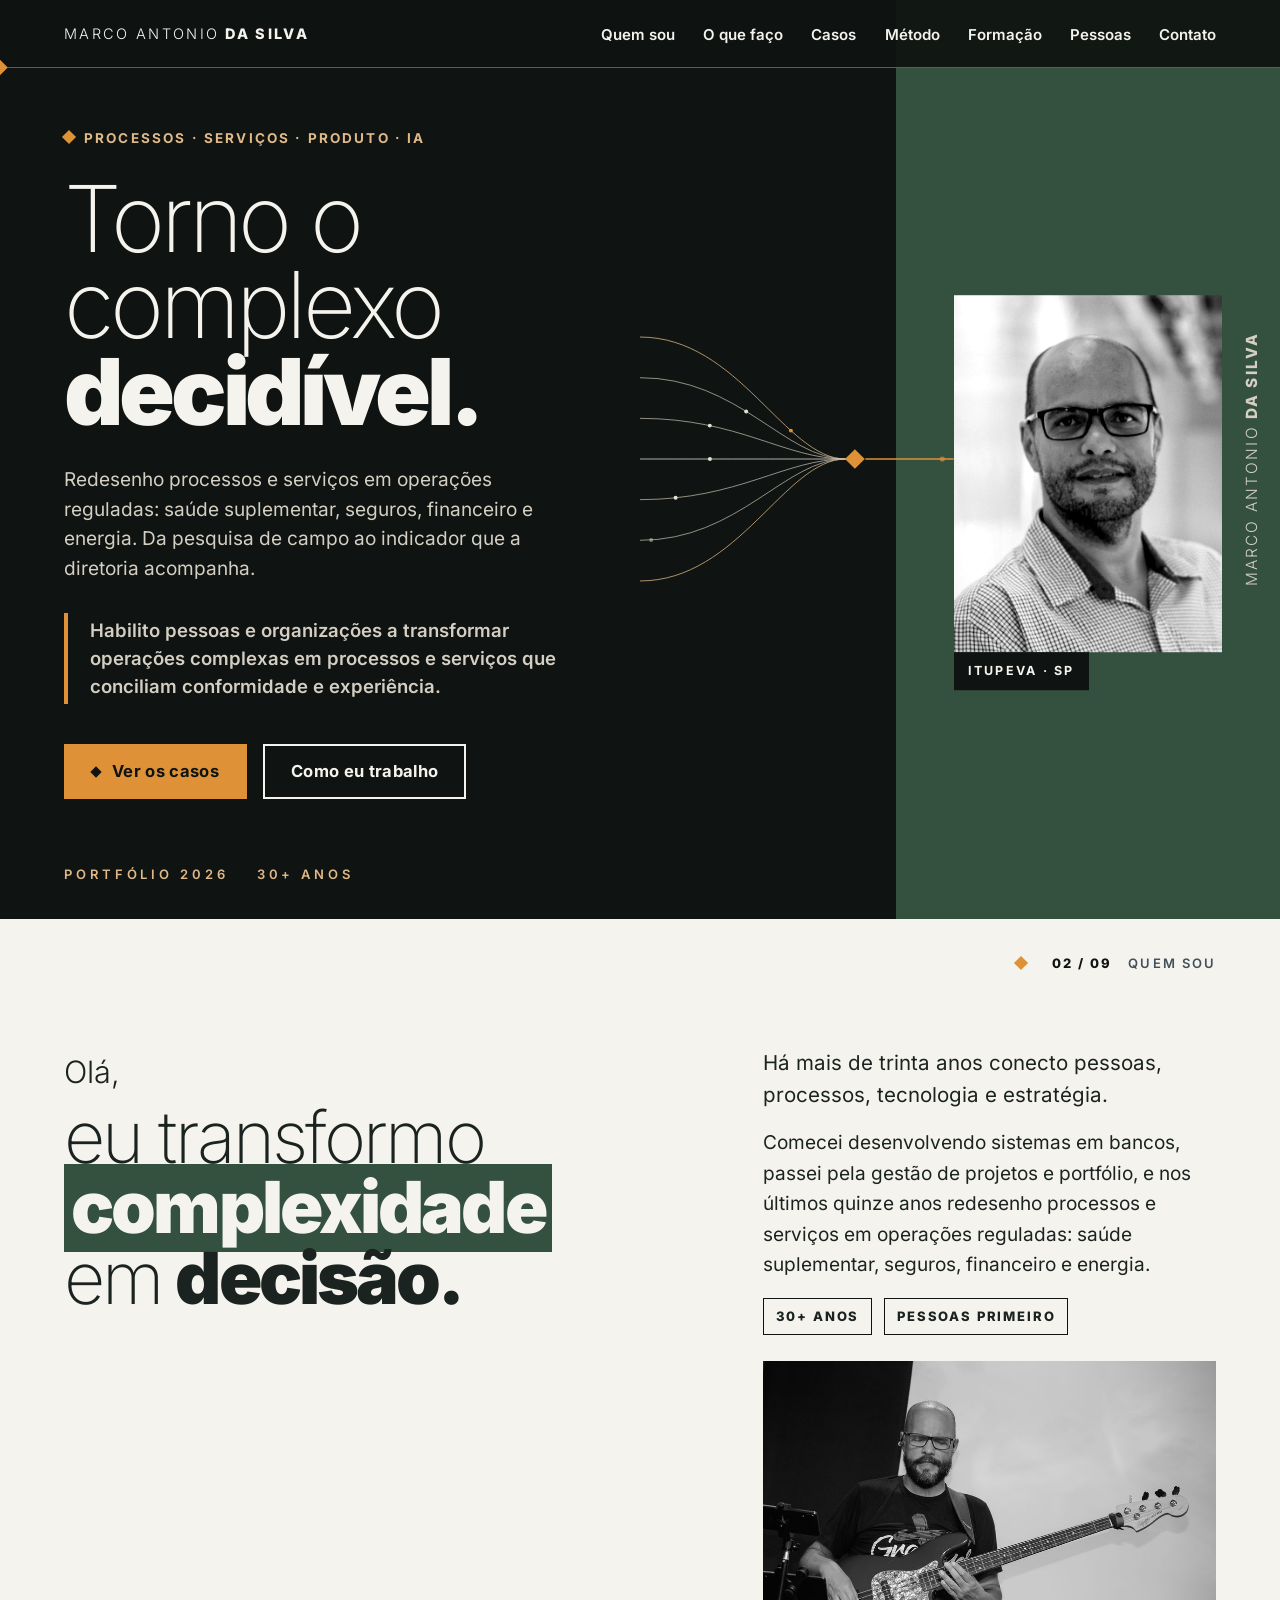
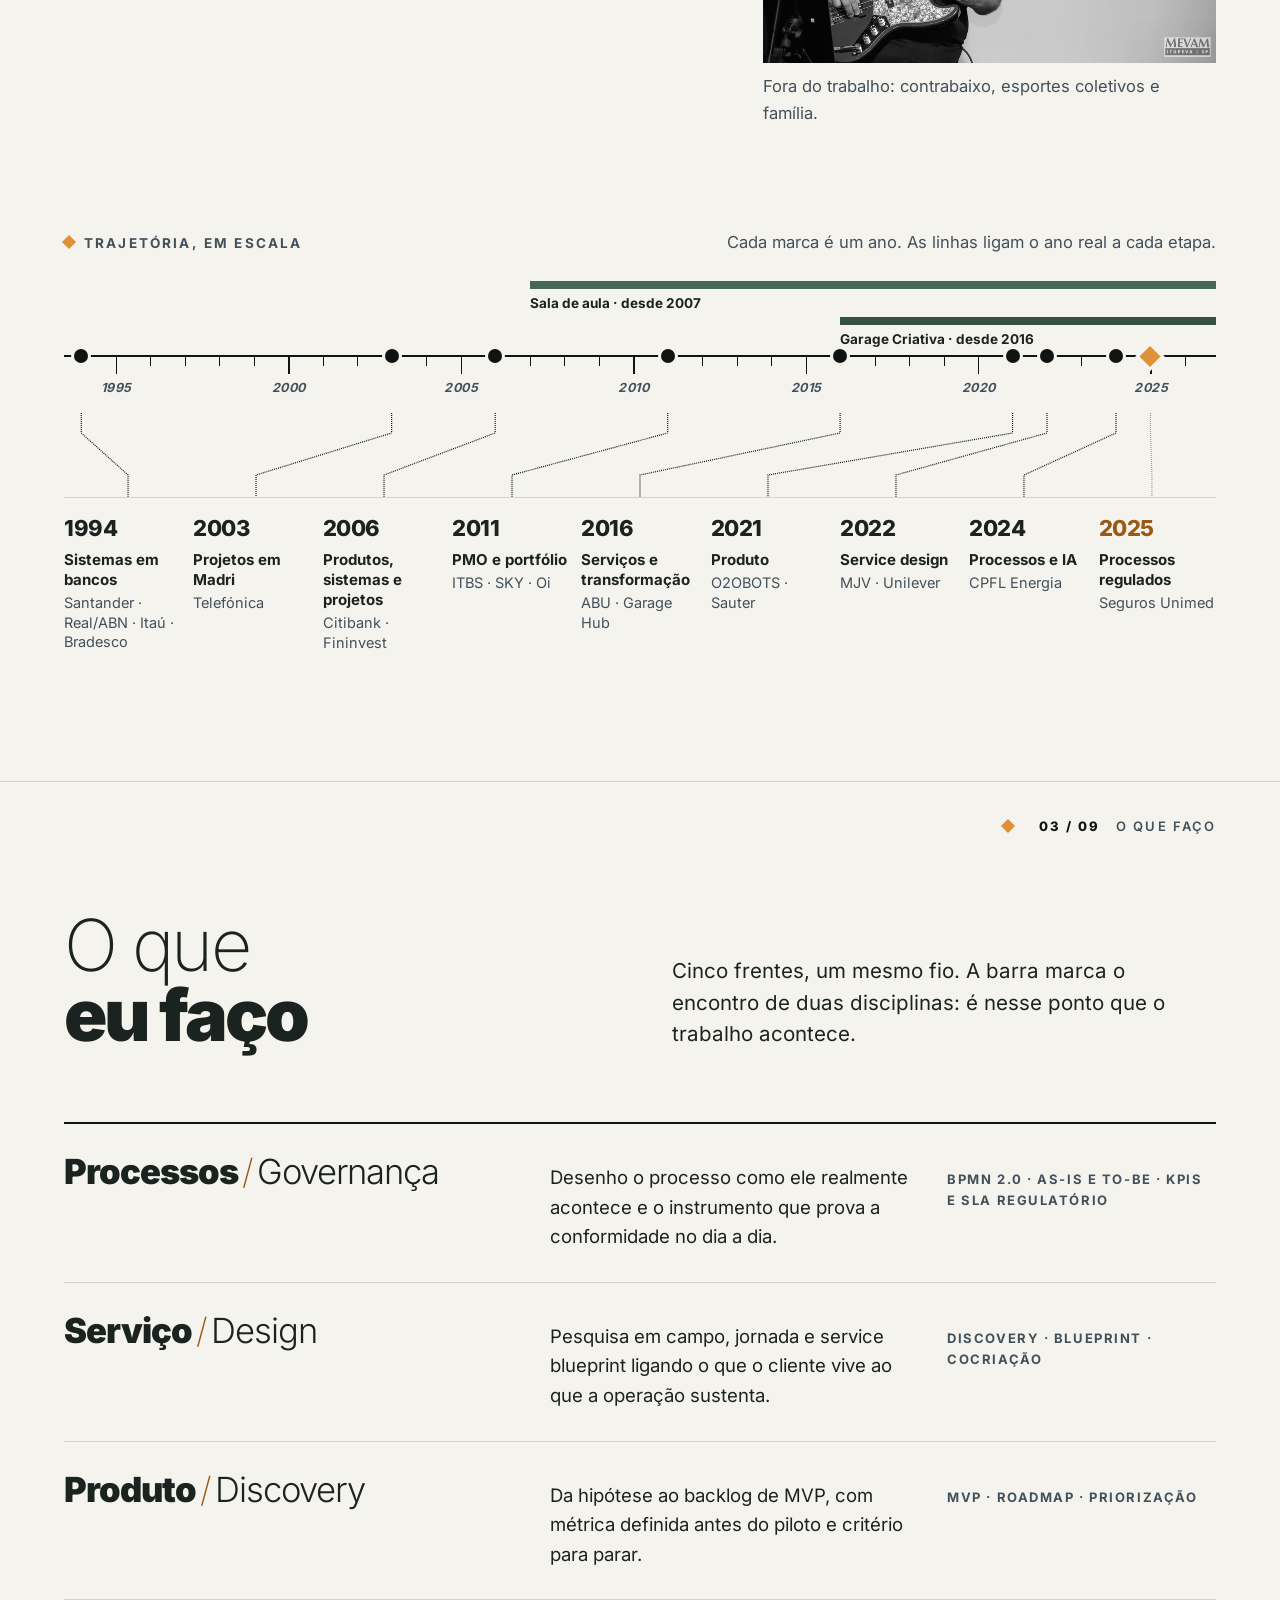
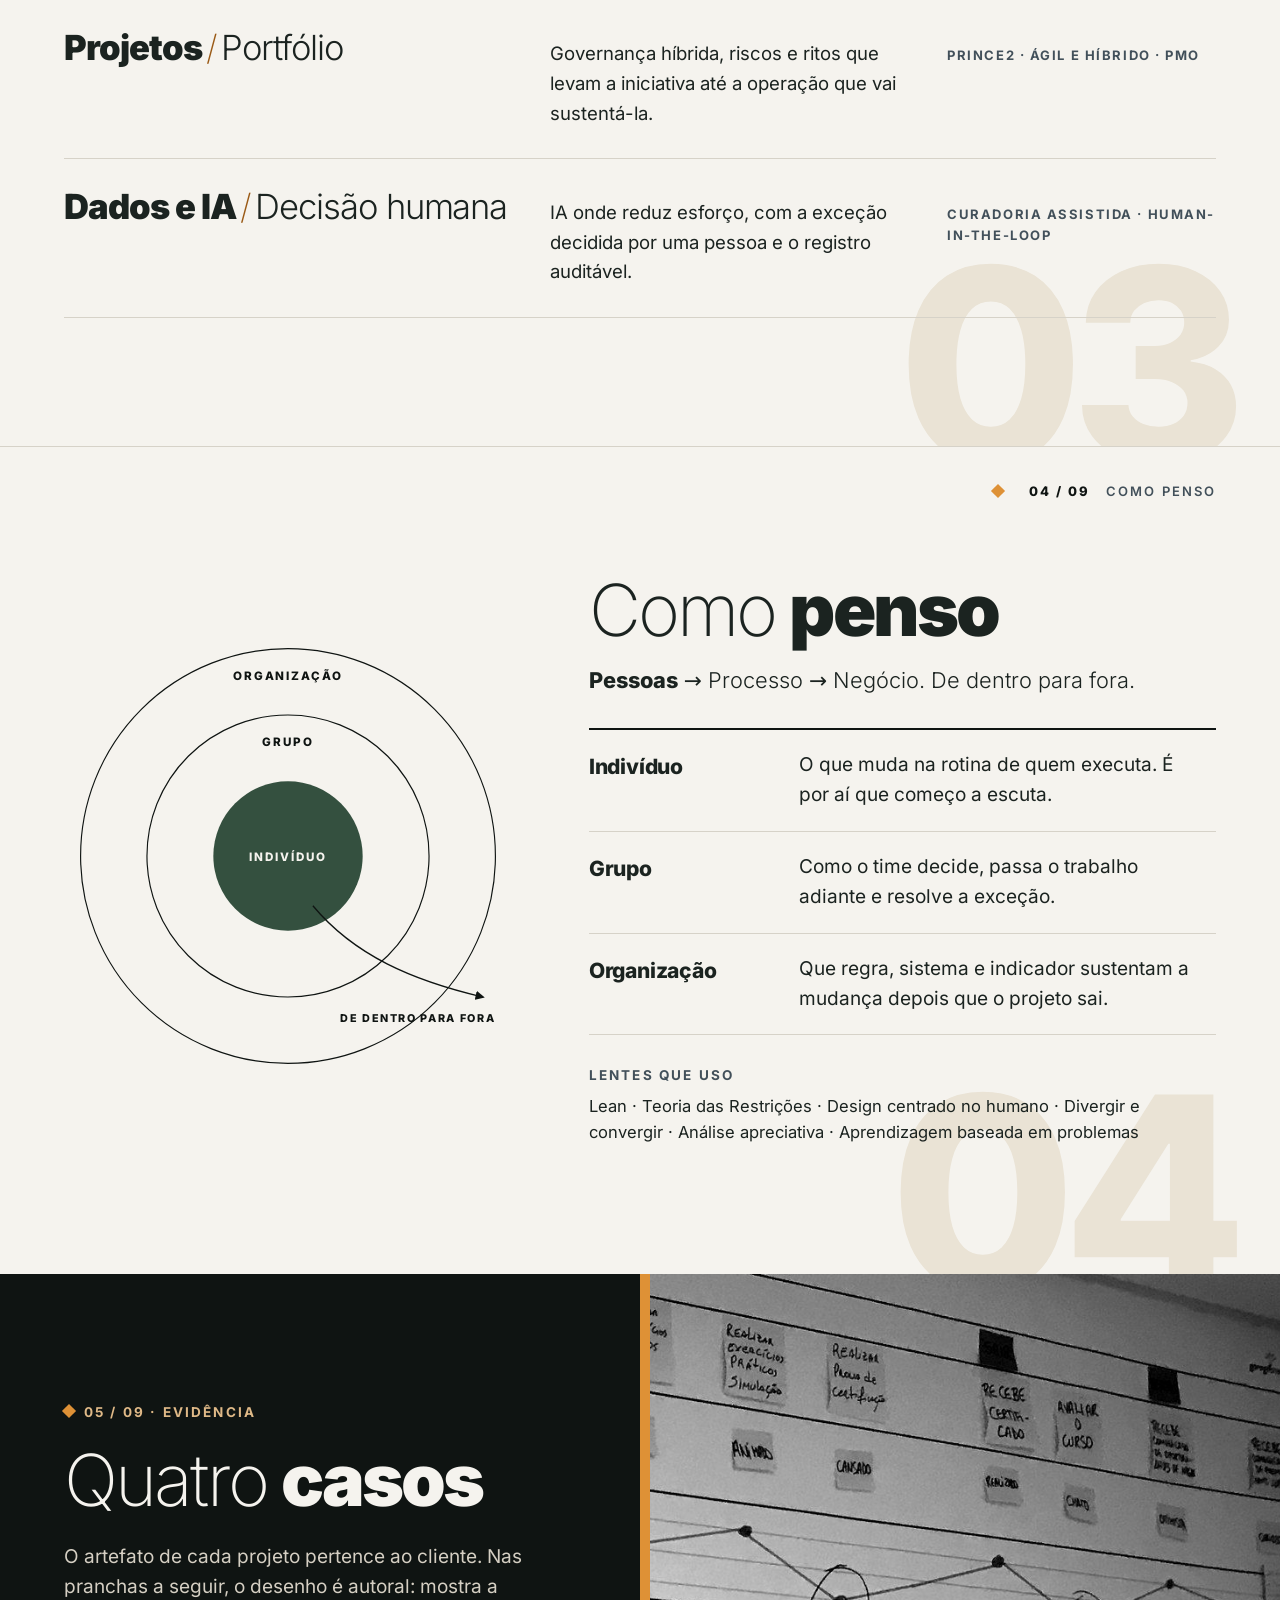
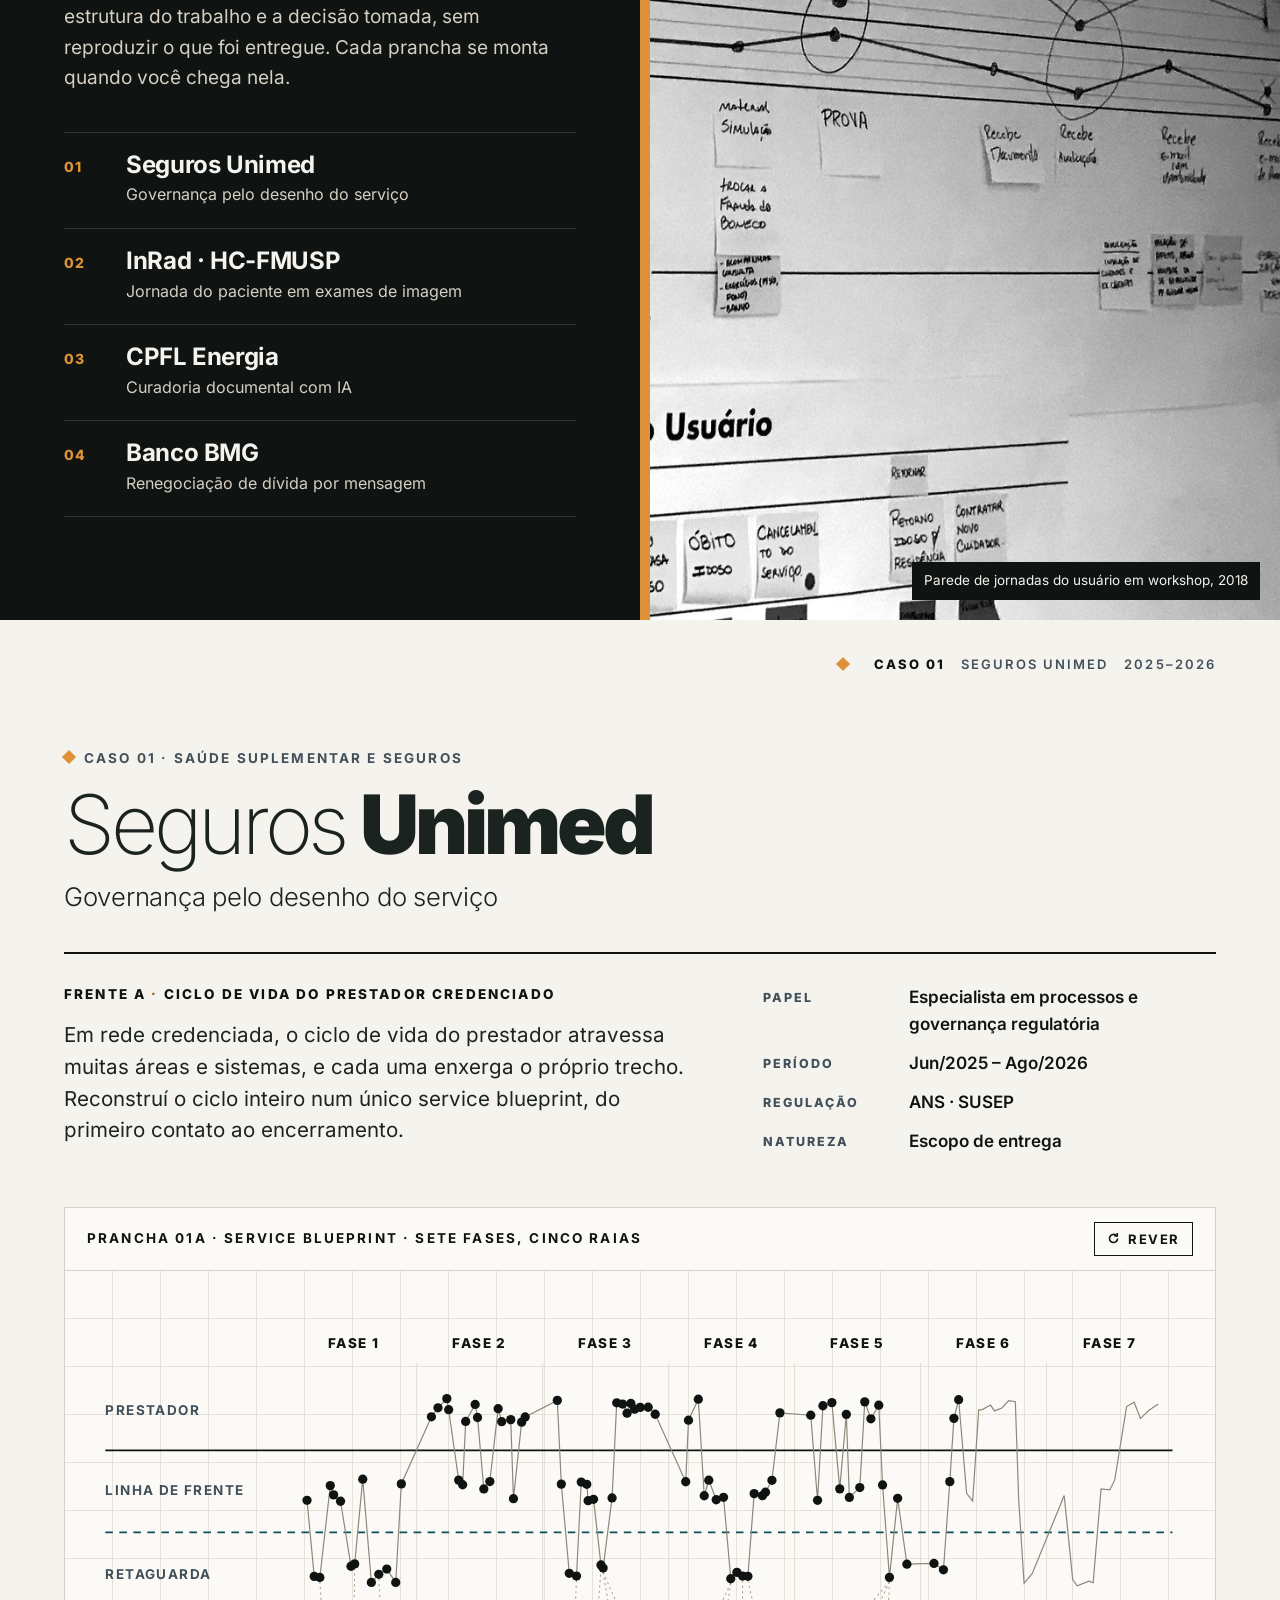
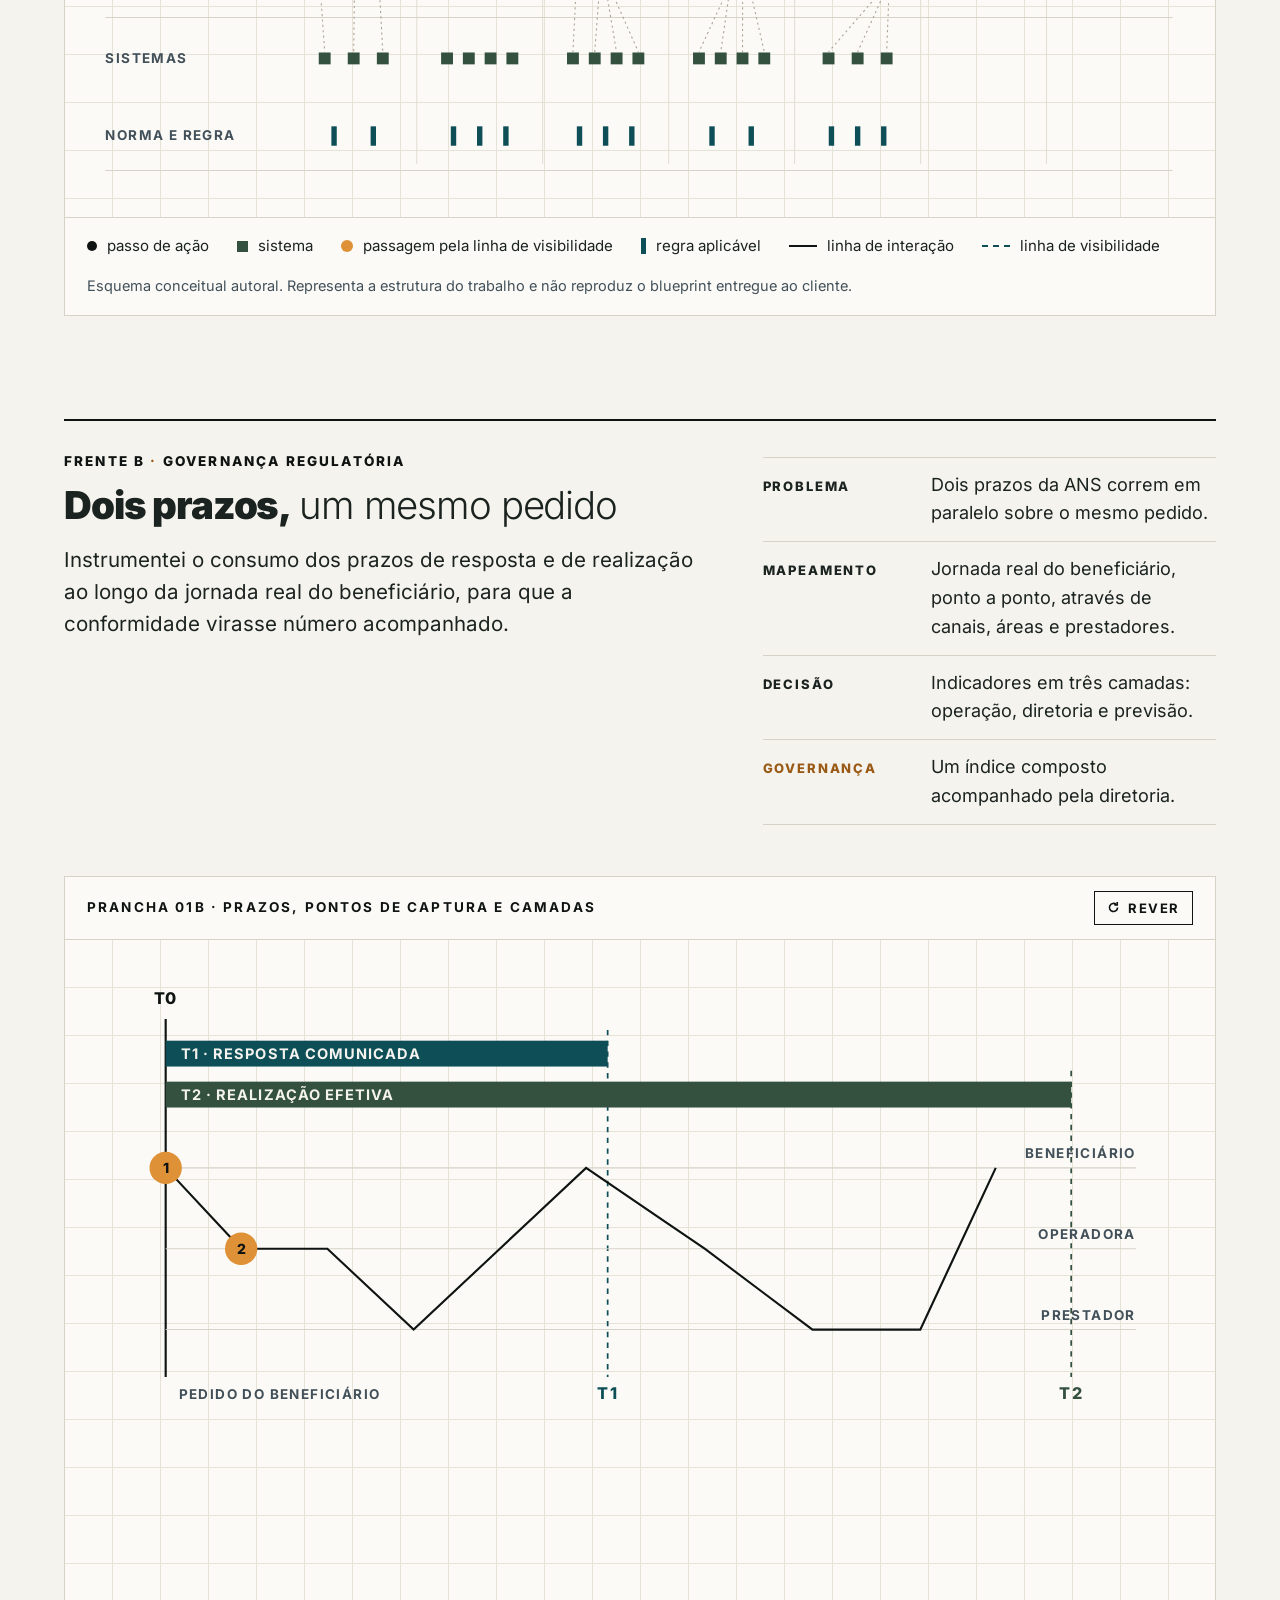
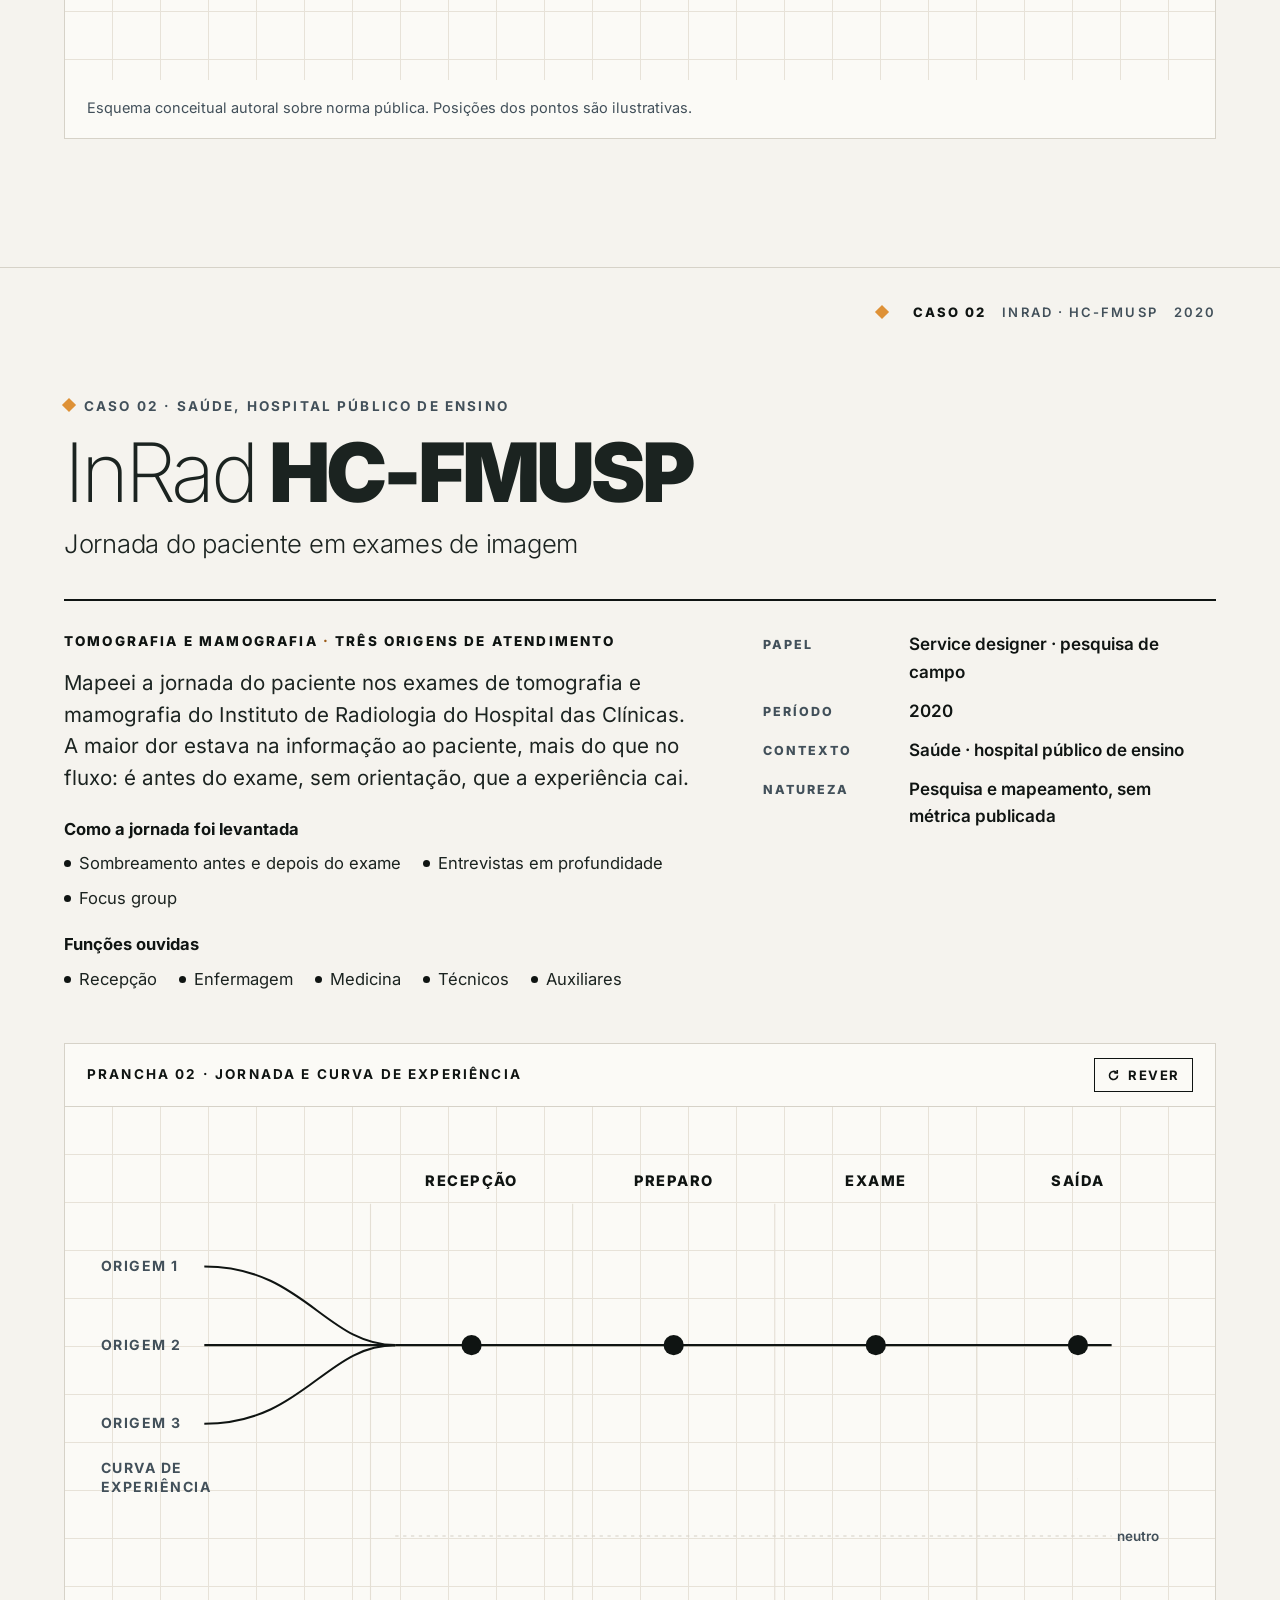
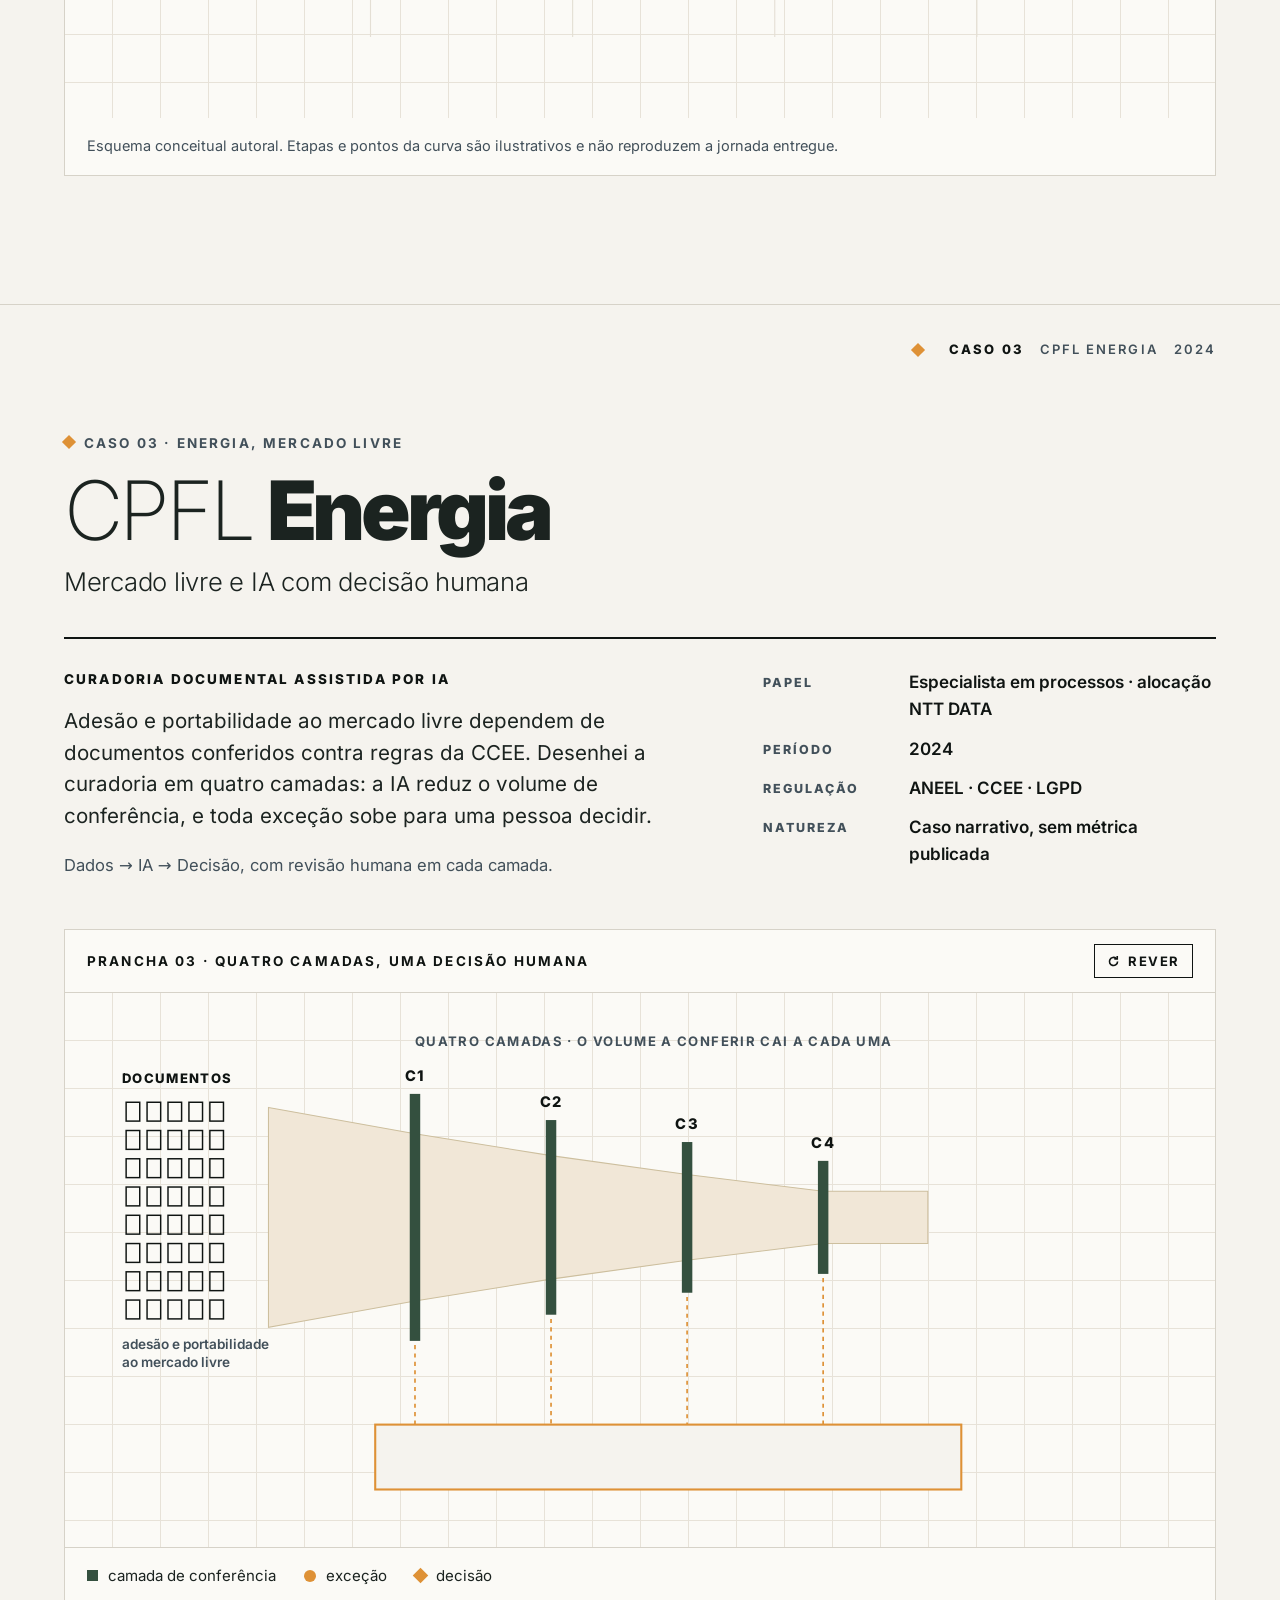
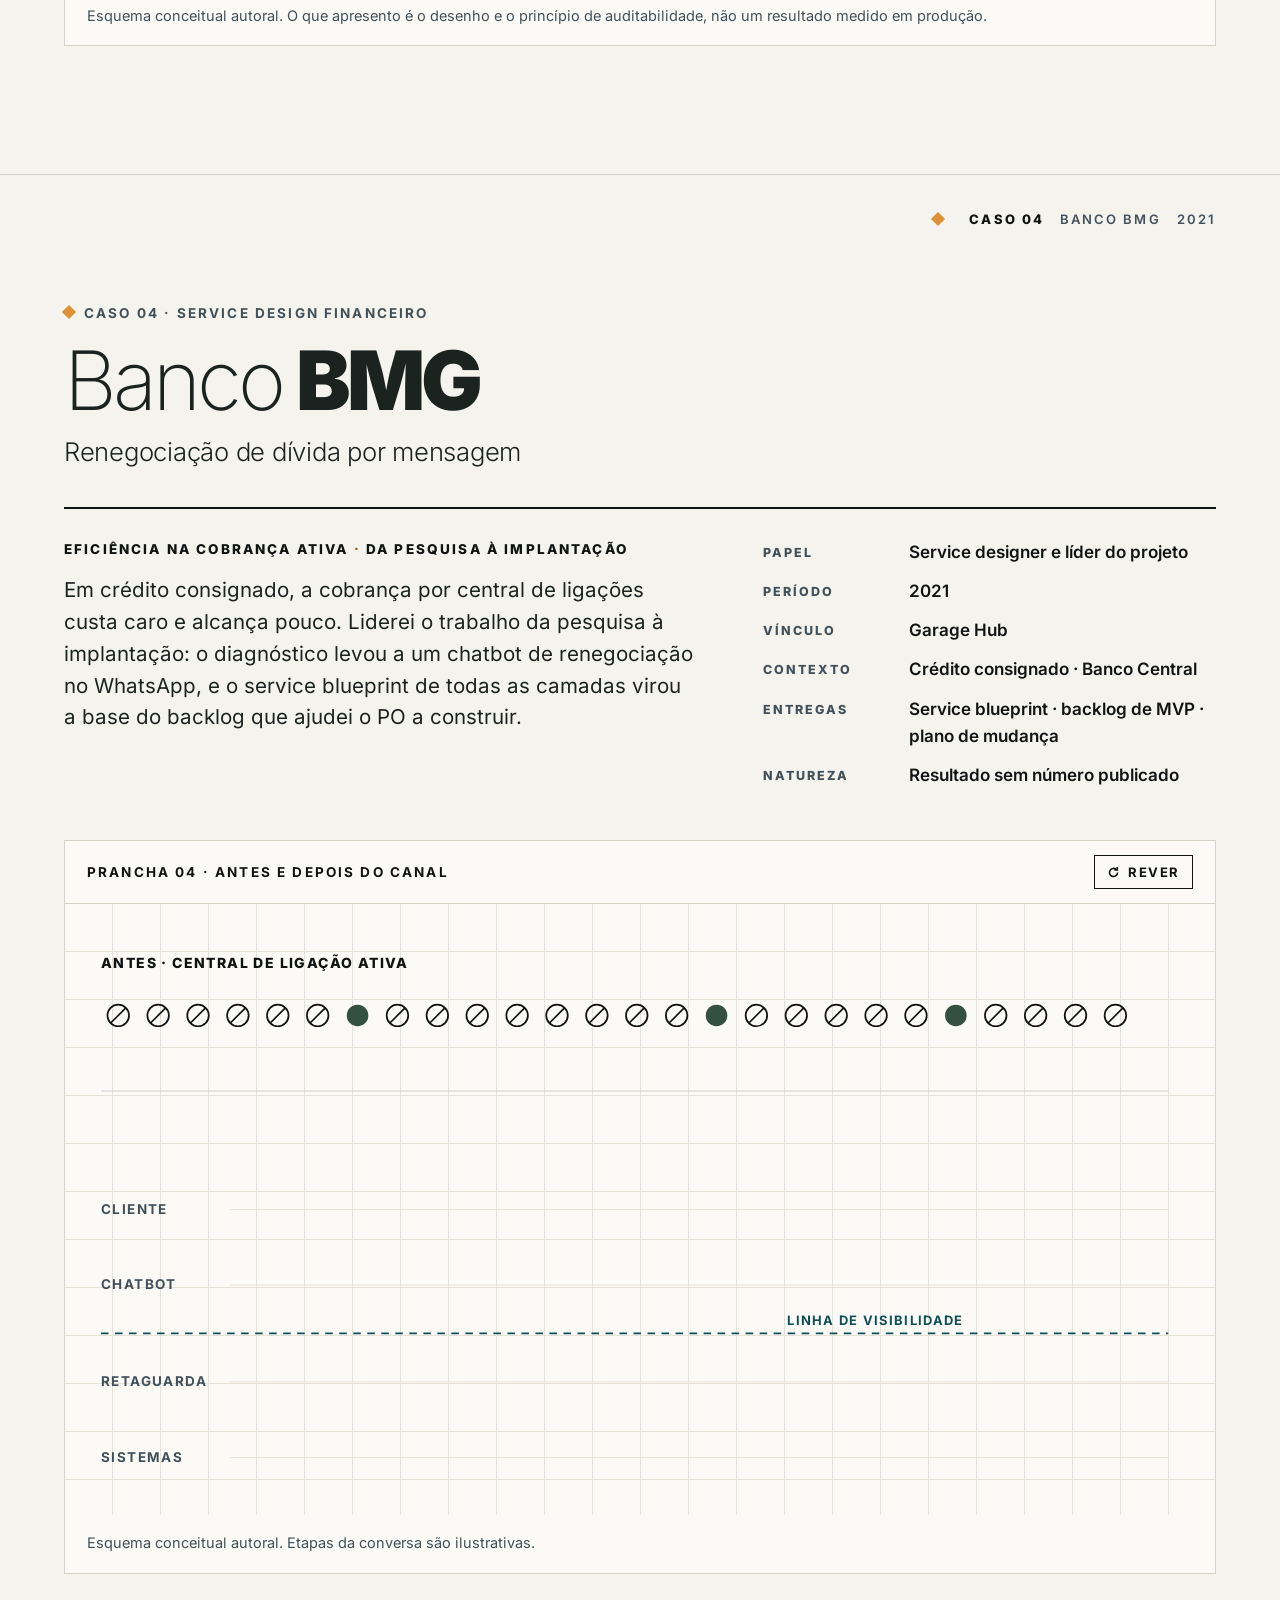
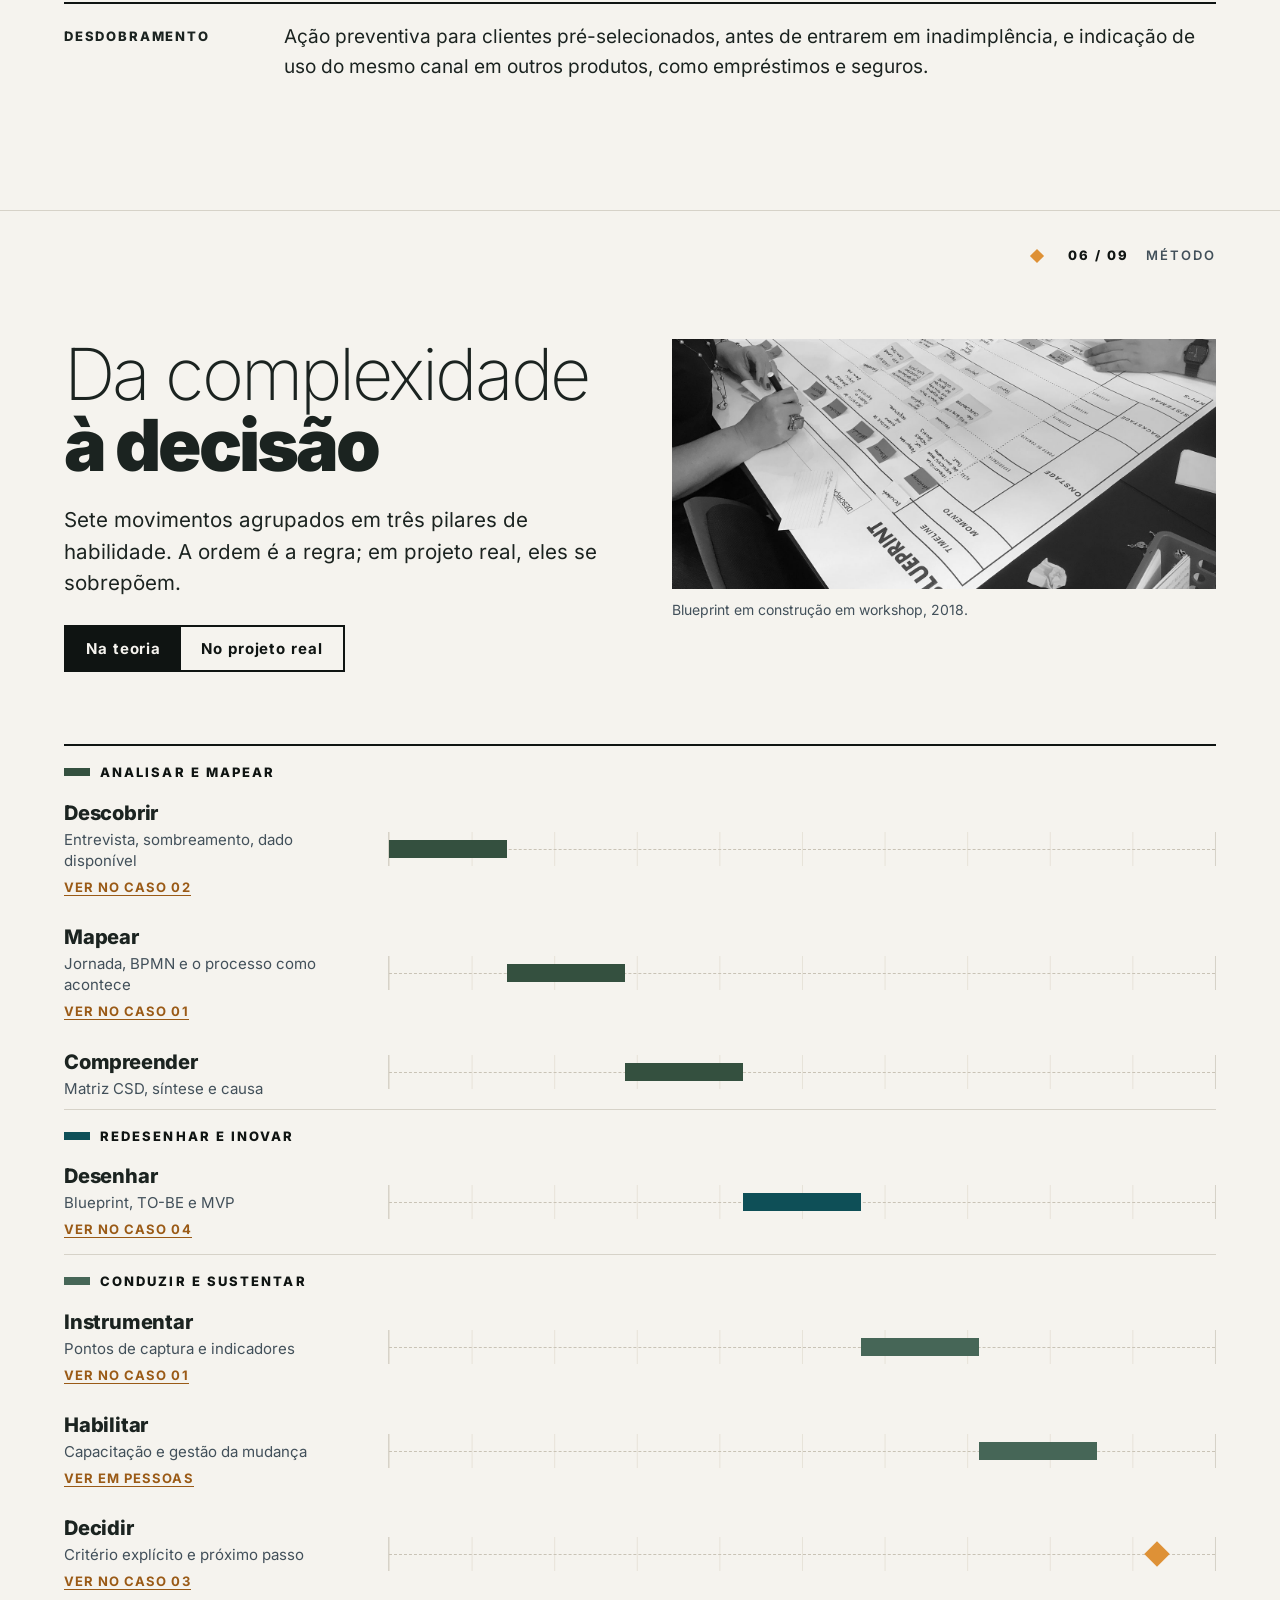
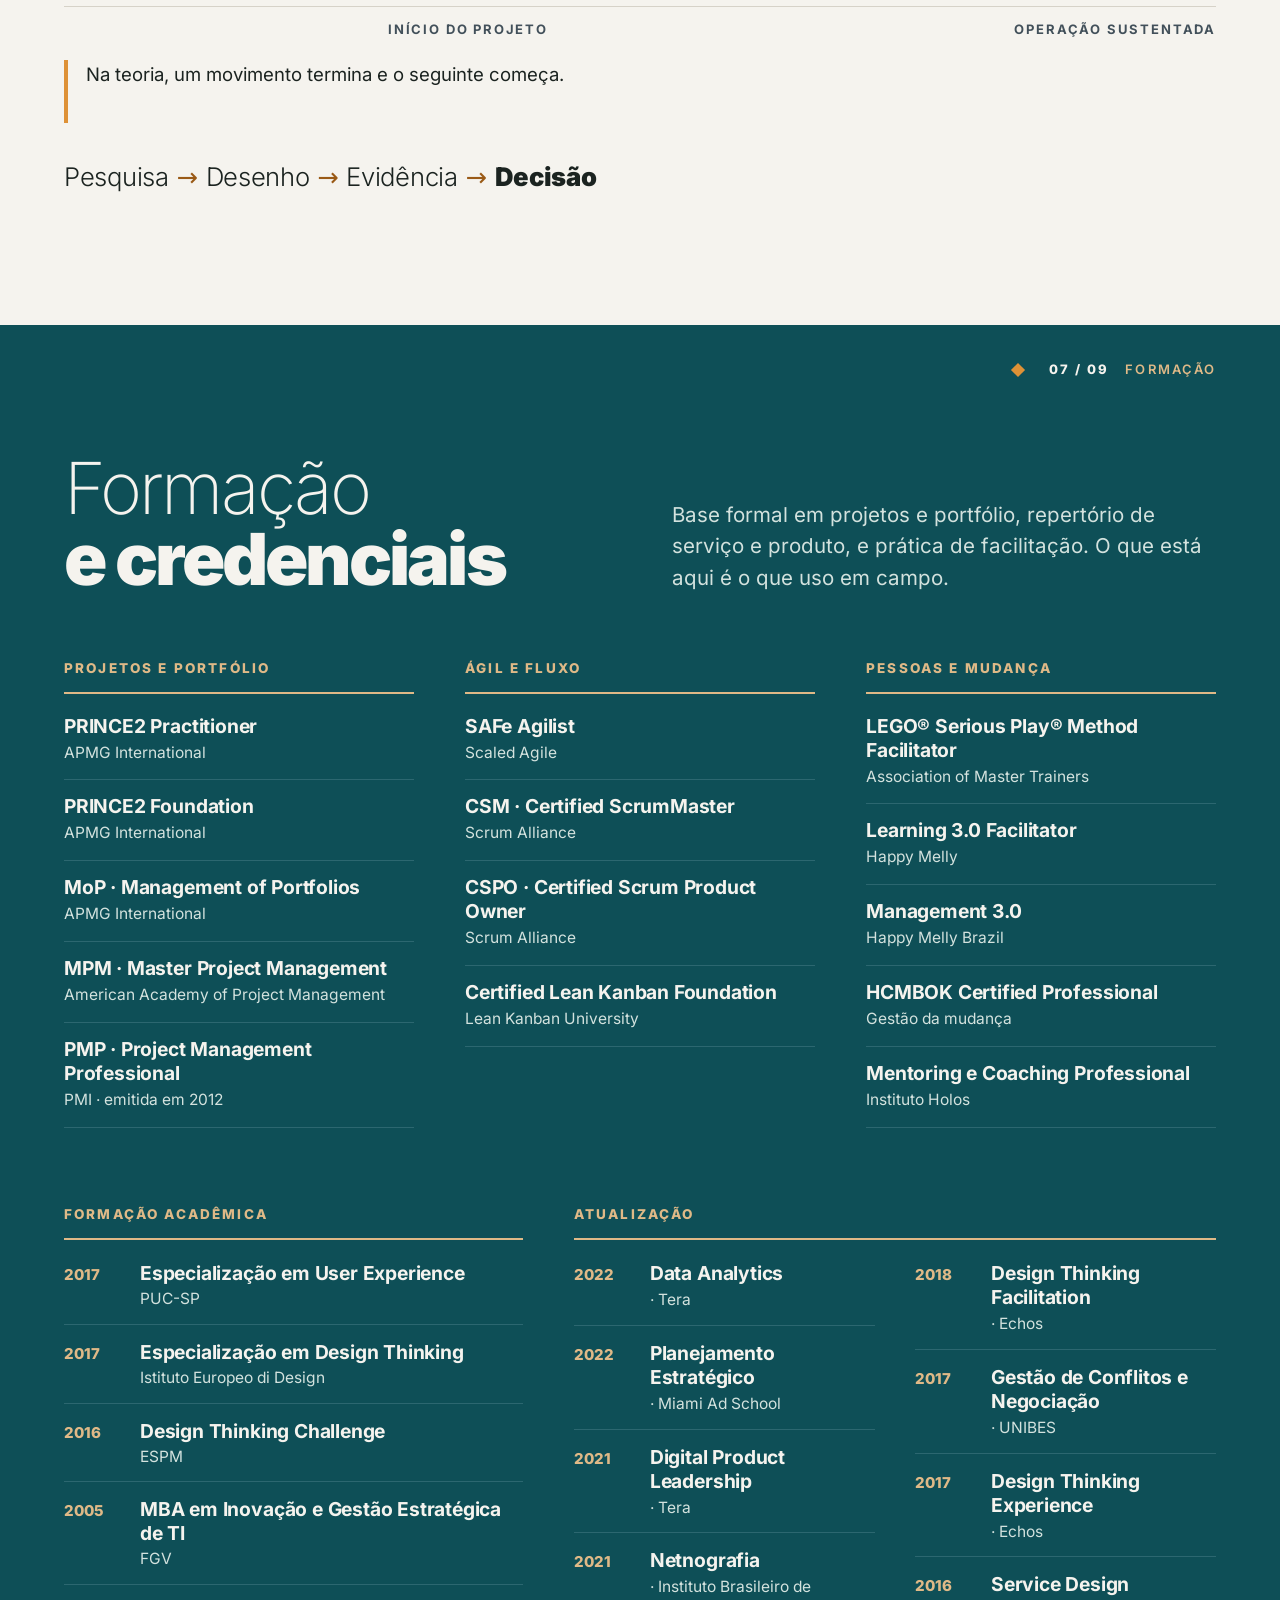
==== index.html @ 9f5cd4fb "Publica site marcoasilva.com Site single-file autocontido, CNAME para o domínio customizado, .nojeky" ====
<!doctype html>
<html lang="pt-BR">
<head>
<meta charset="utf-8">
<meta name="viewport" content="width=device-width, initial-scale=1">
<title>Marco Antonio da Silva · Processos, serviços, produto e IA</title>
<meta name="description" content="Redesenho processos e serviços em operações reguladas: saúde suplementar, seguros, financeiro e energia. Pesquisa de campo, service blueprint, BPMN, indicadores e IA com decisão humana.">
<meta property="og:title" content="Marco Antonio da Silva · Torno o complexo decidível">
<meta property="og:description" content="Processos, serviços, produto e IA em operações reguladas.">
<meta property="og:type" content="website">
<!-- og:image pendente: gerar card 1200x630 com a capa -->
<style>
@font-face{font-family:'Inter';font-style:normal;font-display:swap;font-weight:200;src:url([data-uri]) format('woff2');unicode-range:U+0000-00FF,U+0131,U+0152-0153,U+02BB-02BC,U+02C6,U+02DA,U+02DC,U+2000-206F,U+2074,U+20AC,U+2122,U+2191,U+2193,U+2212,U+2215,U+FEFF,U+FFFD,U+2190-21FF,U+2715;}
@font-face{font-family:'Inter';font-style:normal;font-display:swap;font-weight:300;src:url([data-uri]) format('woff2');unicode-range:U+0000-00FF,U+0131,U+0152-0153,U+02BB-02BC,U+02C6,U+02DA,U+02DC,U+2000-206F,U+2074,U+20AC,U+2122,U+2191,U+2193,U+2212,U+2215,U+FEFF,U+FFFD,U+2190-21FF,U+2715;}
@font-face{font-family:'Inter';font-style:normal;font-display:swap;font-weight:400;src:url([data-uri]) format('woff2');unicode-range:U+0000-00FF,U+0131,U+0152-0153,U+02BB-02BC,U+02C6,U+02DA,U+02DC,U+2000-206F,U+2074,U+20AC,U+2122,U+2191,U+2193,U+2212,U+2215,U+FEFF,U+FFFD,U+2190-21FF,U+2715;}
@font-face{font-family:'Inter';font-style:normal;font-display:swap;font-weight:500;src:url([data-uri]) format('woff2');unicode-range:U+0000-00FF,U+0131,U+0152-0153,U+02BB-02BC,U+02C6,U+02DA,U+02DC,U+2000-206F,U+2074,U+20AC,U+2122,U+2191,U+2193,U+2212,U+2215,U+FEFF,U+FFFD,U+2190-21FF,U+2715;}
@font-face{font-family:'Inter';font-style:normal;font-display:swap;font-weight:600;src:url([data-uri]) format('woff2');unicode-range:U+0000-00FF,U+0131,U+0152-0153,U+02BB-02BC,U+02C6,U+02DA,U+02DC,U+2000-206F,U+2074,U+20AC,U+2122,U+2191,U+2193,U+2212,U+2215,U+FEFF,U+FFFD,U+2190-21FF,U+2715;}
@font-face{font-family:'Inter';font-style:normal;font-display:swap;font-weight:700;src:url([data-uri]) format('woff2');unicode-range:U+0000-00FF,U+0131,U+0152-0153,U+02BB-02BC,U+02C6,U+02DA,U+02DC,U+2000-206F,U+2074,U+20AC,U+2122,U+2191,U+2193,U+2212,U+2215,U+FEFF,U+FFFD,U+2190-21FF,U+2715;}
@font-face{font-family:'Inter';font-style:normal;font-display:swap;font-weight:800;src:url([data-uri]) format('woff2');unicode-range:U+0000-00FF,U+0131,U+0152-0153,U+02BB-02BC,U+02C6,U+02DA,U+02DC,U+2000-206F,U+2074,U+20AC,U+2122,U+2191,U+2193,U+2212,U+2215,U+FEFF,U+FFFD,U+2190-21FF,U+2715;}
@font-face{font-family:'Inter';font-style:normal;font-display:swap;font-weight:900;src:url([data-uri]) format('woff2');unicode-range:U+0000-00FF,U+0131,U+0152-0153,U+02BB-02BC,U+02C6,U+02DA,U+02DC,U+2000-206F,U+2074,U+20AC,U+2122,U+2191,U+2193,U+2212,U+2215,U+FEFF,U+FFFD,U+2190-21FF,U+2715;}
/* ==========================================================================
   Estrutura Decidível · tokens (mesmos do portfólio PDF 2026)
   ========================================================================== */
:root{
  --ink:#0F1412; --forest:#34503F; --petrol:#0E4F57; --ochre:#DE9136; --ochre-t:#9A5A16;
  --sand:#DFB987; --sand-l:#F1E7D7; --sage:#466657; --paper:#F5F3EE; --paper-2:#FBFAF6;
  --rule:#D6D2C8; --rule-2:#E7E2D8;
  --text:#1B2320; --text-2:#42505A;          /* secundário escuro de verdade */
  --on-dark:#F5F3EE; --on-dark-2:#D5CFC3; --on-petrol-2:#D3E2DE;
  --ghost:#EAE3D5; --ghost-d:#1B2420;
  --f:'Inter', system-ui, -apple-system, 'Segoe UI', Roboto, sans-serif;
  --fs-body:19px; --fs-small:16.5px; --fs-lbl:13.5px;
  --wrap:1360px; --pad:clamp(22px,5vw,72px);
  --ease:cubic-bezier(.2,.7,.2,1);
}
*{box-sizing:border-box;margin:0;padding:0}
html{scroll-behavior:smooth;-webkit-text-size-adjust:100%}
body{font-family:var(--f);font-size:var(--fs-body);line-height:1.6;color:var(--text);background:var(--paper);
  -webkit-font-smoothing:antialiased;font-feature-settings:'ss01','cv11';overflow-x:hidden}
img{display:block;max-width:100%;height:auto}
section[id],article[id]{scroll-margin-top:60px}
a{color:inherit}
:focus-visible{outline:3px solid var(--ochre);outline-offset:3px}
.wrap{max-width:var(--wrap);margin:0 auto;padding:0 var(--pad);position:relative;z-index:1}
.sr{position:absolute;width:1px;height:1px;overflow:hidden;clip:rect(0 0 0 0);white-space:nowrap}

/* tipografia: o fino que observa, o preto que afirma */
.th{font-weight:200}.lt{font-weight:300}.bk{font-weight:900}
.h1{font-size:clamp(54px,7.2vw,118px);line-height:.94;letter-spacing:-.045em}
.h1 span{display:block}
.h2{font-size:clamp(44px,5.6vw,86px);line-height:.98;letter-spacing:-.04em}
.h3{font-size:clamp(30px,3vw,44px);line-height:1.04;letter-spacing:-.03em}
.lbl{font-size:var(--fs-lbl);font-weight:700;letter-spacing:.16em;text-transform:uppercase;color:var(--text-2)}
p{max-width:64ch}
.lead{font-size:clamp(20px,1.6vw,23px);line-height:1.55;color:var(--text)}
.muted{color:var(--text-2)}
.hl{background:var(--forest);color:var(--paper);padding:0 .1em .02em;box-decoration-break:clone;-webkit-box-decoration-break:clone}
.dm{display:inline-block;width:10px;height:10px;background:var(--ochre);transform:rotate(45deg);margin-right:10px;vertical-align:1px;flex:none}

/* seções */
.sec{position:relative;padding:clamp(88px,10vw,140px) 0;overflow:hidden}
.paper{background:var(--paper)}
.dark{background:var(--ink);color:var(--on-dark)}
.dark p,.dark .muted{color:var(--on-dark-2)}
.dark .lbl{color:var(--sand)}
.petrol{background:var(--petrol);color:var(--on-dark)}
.petrol p,.petrol .muted{color:var(--on-petrol-2)}
.petrol .lbl{color:var(--sand)}
.coord{position:absolute;top:34px;right:var(--pad);display:flex;align-items:center;gap:16px;font-size:13px;font-weight:600;
  letter-spacing:.16em;text-transform:uppercase;color:var(--text-2);z-index:2}
.coord b{color:var(--ink);font-weight:800}
.dark .coord,.petrol .coord{color:var(--sand)}.dark .coord b,.petrol .coord b{color:var(--on-dark)}
.ghost{position:absolute;right:calc(var(--pad) - 18px);bottom:-.2em;font-size:clamp(170px,21vw,330px);font-weight:800;
  letter-spacing:-.05em;line-height:1;color:var(--ghost);z-index:0;pointer-events:none;user-select:none}
.dark .ghost{color:var(--ghost-d)}.petrol .ghost{color:#0B444B}
.rule-top{border-top:1px solid var(--rule)}

/* ---------- navegação + régua de leitura ---------- */
.nav{position:fixed;inset:0 0 auto 0;z-index:50;height:68px;display:flex;align-items:center;transition:background .35s,color .35s}
.nav .wrap{display:flex;align-items:center;justify-content:space-between;width:100%;max-width:none}
.nav[data-theme=dark]{background:rgba(15,20,18,.94);color:var(--on-dark)}
.nav[data-theme=light]{background:rgba(245,243,238,.96);color:var(--ink)}
.brand{font-size:14.5px;letter-spacing:.16em;text-transform:uppercase;text-decoration:none;font-weight:300;white-space:nowrap}
.brand b{font-weight:800}
.nav ul{display:flex;gap:clamp(16px,2.2vw,34px);list-style:none;align-items:center}
.nav ul a{text-decoration:none;font-size:15px;font-weight:600;padding:6px 0;border-bottom:2px solid transparent}
.nav ul a:hover,.nav ul a[aria-current=true]{border-bottom-color:var(--ochre)}
.nav .menu-btn{display:none;background:none;border:2px solid currentColor;color:inherit;font:700 14px var(--f);
  letter-spacing:.14em;text-transform:uppercase;padding:9px 14px;cursor:pointer}
.prog{position:absolute;left:0;right:0;bottom:0;height:1px;background:rgba(160,152,138,.55)}
.prog i{position:absolute;top:-5px;left:0;width:11px;height:11px;background:var(--ochre);transform:translateX(-50%) rotate(45deg)}
.prog span{position:absolute;left:0;top:0;height:1px;background:var(--ochre);width:0}

/* ---------- botões ---------- */
.btn{display:inline-flex;align-items:center;gap:12px;padding:17px 26px;font:700 16.5px/1 var(--f);letter-spacing:.02em;
  text-decoration:none;border:2px solid;transition:background .25s,color .25s}
.btn-pri{background:var(--ochre);border-color:var(--ochre);color:var(--ink)}
.btn-pri:hover{background:#F0A24A}
.btn-sec{border-color:var(--on-dark);color:var(--on-dark)}
.btn-sec:hover{background:var(--on-dark);color:var(--ink)}
.btn-ink{border-color:var(--ink);color:var(--ink)}.btn-ink:hover{background:var(--ink);color:var(--paper)}
.btn .dm{margin:0;background:var(--ink);width:8px;height:8px}

/* ---------- 01 abertura ---------- */
.hero{min-height:100vh;min-height:100svh;display:flex;align-items:center;padding:128px 0 120px;position:relative;overflow:hidden}
.hero-band{position:absolute;top:0;right:0;bottom:0;width:30vw;background:var(--forest);z-index:0}
.hero>.wrap{width:100%}
.hero-txt{max-width:min(600px,42vw);position:relative;z-index:3}
.hero .h1{margin:26px 0 30px}
.hero .h1 .th{color:var(--on-dark)}
.hero-sub{font-size:clamp(19px,1.45vw,21.5px);line-height:1.55;color:var(--on-dark-2);max-width:40ch}
.anchor{margin:30px 0 40px;padding:4px 0 4px 22px;border-left:4px solid var(--ochre);font-size:clamp(18.5px,1.35vw,20.5px);
  line-height:1.5;font-weight:600;color:var(--on-dark);max-width:44ch}
.cta{display:flex;flex-wrap:wrap;gap:16px}
.hero-vis{position:absolute;inset:0;z-index:2;pointer-events:none}
.conv{position:absolute;top:50%;left:calc(var(--pad) + min(600px,42vw) + 3vw);right:calc(4.5vw + clamp(240px,21vw,380px));width:auto;height:auto;transform:translateY(-50%);overflow:visible}
.hero-photo{position:absolute;top:50%;right:4.5vw;width:clamp(240px,21vw,380px);transform:translateY(-46%);pointer-events:auto}
.hero-photo img{width:100%;aspect-ratio:613/812;object-fit:cover;filter:contrast(1.04)}
.hero-photo figcaption{position:absolute;left:0;bottom:0;transform:translateY(100%);background:var(--ink);color:var(--on-dark);
  font-size:12.5px;font-weight:700;letter-spacing:.18em;text-transform:uppercase;padding:9px 14px}
.hero-name{position:absolute;right:1.2vw;top:50%;writing-mode:vertical-rl;transform:translateY(-50%) rotate(180deg);
  font-size:clamp(15px,1.2vw,19px);letter-spacing:.14em;text-transform:uppercase;color:var(--on-dark);font-weight:300;z-index:3}
.hero-name b{font-weight:800}
.hero-foot{position:absolute;left:var(--pad);bottom:34px;z-index:3;display:flex;gap:28px;align-items:center;
  font-size:13px;font-weight:600;letter-spacing:.3em;color:var(--sand)}
/* entrada da abertura: um só momento orquestrado */
.js .hero .h1 span,.js .hero-sub,.js .anchor,.js .cta,.js .hero-kick{opacity:0;transform:translateY(18px)}
.ready .hero .h1 span,.ready .hero-sub,.ready .anchor,.ready .cta,.ready .hero-kick{opacity:1;transform:none;
  transition:opacity .9s var(--ease),transform .9s var(--ease)}
.ready .hero .h1 span:nth-child(2){transition-delay:.12s}.ready .hero .h1 span:nth-child(3){transition-delay:.24s}
.ready .hero-sub{transition-delay:.45s}.ready .anchor{transition-delay:.6s}.ready .cta{transition-delay:.75s}
.cvl{stroke-dasharray:1;stroke-dashoffset:1}
.ready .cvl{stroke-dashoffset:0;transition:stroke-dashoffset 1.5s var(--ease) calc(.5s + var(--i)*.09s)}
.cvd{transform-box:fill-box;transform-origin:center;transform:scale(0) rotate(0deg)}
.ready .cvd{transform:scale(1);transition:transform .6s cubic-bezier(.3,1.5,.5,1) 1.9s}
.cvx{stroke-dasharray:1;stroke-dashoffset:1}
.ready .cvx{stroke-dashoffset:0;transition:stroke-dashoffset .9s var(--ease) 2.25s}
.js .hero-photo{opacity:0}
.ready .hero-photo{opacity:1;transition:opacity 1.2s ease .3s}

/* ---------- 02 quem sou ---------- */
.intro-g{display:grid;grid-template-columns:7fr 5fr;gap:clamp(32px,5vw,80px);align-items:start}
.hello{font-size:clamp(26px,2.4vw,34px);font-weight:300;margin-bottom:6px}
.intro-txt p{margin-bottom:18px}
.tags{display:flex;flex-wrap:wrap;gap:12px;align-items:center;margin-top:10px}
.tag{border:1.5px solid var(--ink);padding:7px 12px;font-size:13px;font-weight:800;letter-spacing:.14em;text-transform:uppercase}
.tags .muted{font-size:var(--fs-small)}
.offwork{margin-top:26px}
.offwork img{width:100%;aspect-ratio:3/2;object-fit:cover}
.offwork figcaption{font-size:var(--fs-small);color:var(--text-2);margin-top:10px}
/* régua da trajetória */
.trj{margin-top:clamp(64px,8vw,110px);position:relative}
.trj-head{display:flex;justify-content:space-between;align-items:baseline;gap:24px;flex-wrap:wrap;margin-bottom:26px}
.trj-head p:last-child{font-size:var(--fs-small);color:var(--text-2)}
.tracks{position:relative;height:74px}
.trk{position:absolute;height:26px}
.trk span{position:absolute;left:0;top:0;height:8px;width:100%;transform-origin:left;}
.trk em{position:absolute;left:0;top:12px;font-style:normal;font-size:13.5px;font-weight:700;white-space:nowrap}
.ruler{position:relative;height:58px;border-top:2px solid var(--ink)}
.tk{position:absolute;top:0;width:1px;height:9px;background:var(--ink)}
.tk.mj{height:17px;width:1.5px}
.tk b{position:absolute;top:21px;left:50%;transform:translateX(-50%);font-size:12.5px;font-weight:700;color:var(--text-2);letter-spacing:.04em}
.st{position:absolute;top:-8px;width:14px;height:14px;border-radius:50%;background:var(--ink);transform:translateX(-50%);box-shadow:0 0 0 3px var(--paper)}
.st.last{border-radius:0;background:var(--ochre);transform:translateX(-50%) rotate(45deg);width:15px;height:15px}
.now{position:absolute;top:-30px;transform:translateX(-50%);font-size:12px;font-weight:800;letter-spacing:.16em;text-transform:uppercase;color:var(--ochre-t)}
.leaders{display:block;width:100%;height:84px;overflow:visible}
.leaders path{fill:none;stroke:var(--ink);stroke-width:1.2;vector-effect:non-scaling-stroke}
.leaders path.last{stroke:var(--ochre)}
.stops{list-style:none;display:grid;grid-template-columns:repeat(9,1fr);gap:0 12px;border-top:1px solid var(--rule);padding-top:16px}
.stops li{font-size:15px;line-height:1.35}
.stops .y{display:block;font-size:22px;font-weight:800;letter-spacing:-.02em;margin-bottom:6px}
.stops .t{display:block;font-weight:700;margin-bottom:3px}
.stops .o{display:block;color:var(--text-2);font-size:14.5px}
.stops li.last .y{color:var(--ochre-t)}
.js .trj .leaders path{stroke-dasharray:1;stroke-dashoffset:1}
.trj.on .leaders path{stroke-dashoffset:0;transition:stroke-dashoffset 1s var(--ease) calc(var(--i)*.09s)}
.js .trj .trk span{transform:scaleX(0)}
.trj.on .trk span{transform:scaleX(1);transition:transform 1.4s var(--ease) .2s}
.js .trj .st{opacity:0}
.trj.on .st{opacity:1;transition:opacity .4s ease calc(var(--i)*.09s)}

/* ---------- 03 o que faço ---------- */
.head-g{display:grid;grid-template-columns:6fr 6fr;gap:clamp(28px,5vw,80px);align-items:end;margin-bottom:clamp(44px,6vw,72px)}
.fronts{border-top:2px solid var(--ink)}
.fr{display:grid;grid-template-columns:5fr 4fr 3fr;gap:clamp(18px,3vw,44px);padding:30px 0;border-bottom:1px solid var(--rule);align-items:baseline}
.fr-t{font-size:clamp(28px,2.7vw,40px);line-height:1.05;letter-spacing:-.03em}
.fr-t .sl{color:var(--ochre-t);font-weight:200;margin:0 .12em}
.fr-d{font-size:18.5px}
.fr-k{font-size:13px;font-weight:700;letter-spacing:.12em;text-transform:uppercase;color:var(--text-2);line-height:1.6}

/* ---------- 04 como penso ---------- */
.think-g{display:grid;grid-template-columns:5fr 7fr;gap:clamp(36px,6vw,96px);align-items:center}
.rings{width:100%;max-width:520px;overflow:visible}
.ring{cursor:pointer}
.ring circle{transition:fill .3s,stroke-width .3s}
.ring.act circle[fill="#F5F3EE"]{fill:#EDE4D2}
.ring.act circle{stroke-width:3}
.js .rings .ring{transform-box:view-box;transform-origin:270px 270px;transform:scale(.3);opacity:0}
.rings.on .ring{transform:scale(1);opacity:1;transition:transform 1s var(--ease),opacity .6s}
.rings.on .ring[data-ring=grp]{transition-delay:.18s}.rings.on .ring[data-ring=org]{transition-delay:.36s}
.js .rarrow{stroke-dasharray:400;stroke-dashoffset:400}
.rings.on .rarrow{stroke-dashoffset:0;transition:stroke-dashoffset 1.2s var(--ease) .8s}
.flow{font-size:clamp(20px,1.7vw,24px);font-weight:300;margin:18px 0 30px}
.flow b{font-weight:800}
.lens{list-style:none;border-top:2px solid var(--ink)}
.lens li{display:grid;grid-template-columns:190px 1fr;gap:20px;padding:20px 12px 20px 0;border-bottom:1px solid var(--rule);cursor:default;transition:background .3s,padding .3s}
.lens li b{font-size:21px;font-weight:800;letter-spacing:-.01em}
.lens li.act{background:#EDE4D2;padding-left:12px}
.lentes{margin-top:30px;font-size:var(--fs-small);color:var(--text-2)}
.lentes b{display:block;margin-bottom:6px;font-size:var(--fs-lbl);letter-spacing:.16em;text-transform:uppercase;color:var(--text-2)}
.lentes span{color:var(--text)}

/* ---------- 05 casos: abertura ---------- */
.cases-open{padding:0;display:grid;grid-template-columns:1fr 1fr;min-height:760px}
.cases-open .co-txt{padding:clamp(96px,10vw,140px) clamp(32px,5vw,80px) clamp(72px,8vw,110px) var(--pad);max-width:720px;justify-self:end;width:100%}
.cases-open .co-img{position:relative;border-left:10px solid var(--ochre);min-height:520px}
.cases-open .co-img img{position:absolute;inset:0;width:100%;height:100%;object-fit:cover}
.co-img figcaption{position:absolute;right:20px;bottom:20px;background:var(--ink);color:var(--on-dark);font-size:13.5px;padding:8px 12px}
.idx{list-style:none;margin-top:38px;border-top:1px solid #2E3833}
.idx a{display:grid;grid-template-columns:52px 1fr;gap:10px;padding:18px 0;border-bottom:1px solid #2E3833;text-decoration:none}
.idx a:hover .n{color:var(--on-dark)}
.idx .n{font-size:14px;font-weight:800;color:var(--ochre);letter-spacing:.1em;padding-top:5px}
.idx .c{font-size:24px;font-weight:700;letter-spacing:-.015em;color:var(--on-dark);display:block;line-height:1.2}
.idx .s{font-size:16px;color:var(--on-dark-2)}

/* ---------- casos ---------- */
.case .case-h{display:grid;grid-template-columns:1fr auto;align-items:end;gap:24px;margin-bottom:34px}
.case-t{font-size:clamp(46px,6.4vw,104px);line-height:.92;letter-spacing:-.05em}
.case-t span{white-space:nowrap}
.case-sub{font-size:clamp(22px,2vw,28px);font-weight:300;letter-spacing:-.01em;margin-top:14px;color:var(--text)}
.case-g{display:grid;grid-template-columns:7fr 5fr;gap:clamp(28px,5vw,80px);padding-top:30px;border-top:2px solid var(--ink)}
.kick{font-size:var(--fs-lbl);font-weight:800;letter-spacing:.16em;text-transform:uppercase;color:var(--ink);margin-bottom:14px}
.kick .x{color:var(--ochre-t)}
.meta{display:grid;grid-template-columns:128px 1fr;gap:12px 18px;font-size:17px;align-content:start}
.meta dt{font-size:12.5px;font-weight:800;letter-spacing:.16em;text-transform:uppercase;color:var(--text-2);padding-top:4px}
.meta dd{font-weight:600;color:var(--ink)}
.rows{border-top:1px solid var(--rule);margin-top:6px}
.rows div{display:grid;grid-template-columns:150px 1fr;gap:18px;padding:13px 0;border-bottom:1px solid var(--rule);align-items:baseline}
.rows dt{font-size:13px;font-weight:800;letter-spacing:.14em;text-transform:uppercase}
.rows dd{font-size:18px}
.rows .ev dt{color:var(--ochre-t)}
.sub{margin-top:clamp(64px,8vw,104px)}
.sub-h{display:flex;align-items:baseline;justify-content:space-between;gap:20px;flex-wrap:wrap;margin-bottom:26px}
/* prancha */
.fig{margin-top:clamp(36px,4vw,52px);background:var(--paper-2);border:1px solid var(--rule);position:relative}
.fig-bar{display:flex;justify-content:space-between;align-items:center;gap:16px;padding:14px 22px;border-bottom:1px solid var(--rule)}
.fig-bar .lbl{color:var(--ink)}
.replay{background:none;border:1.5px solid var(--ink);color:var(--ink);font:700 13px var(--f);letter-spacing:.12em;text-transform:uppercase;
  padding:8px 12px;cursor:pointer;display:inline-flex;gap:8px;align-items:center}
.replay:hover{background:var(--ink);color:var(--paper)}
.replay svg{width:13px;height:13px}
.fig-body{padding:clamp(18px,3vw,36px);background-image:linear-gradient(var(--rule-2) 1px,transparent 1px),linear-gradient(90deg,var(--rule-2) 1px,transparent 1px);
  background-size:48px 48px;background-position:-1px -1px}
.fig-scroll{overflow-x:auto;-webkit-overflow-scrolling:touch}
.svgfig{display:block;width:100%;height:auto;min-width:720px;font-family:var(--f);overflow:visible}
.legend{list-style:none;display:flex;flex-wrap:wrap;gap:12px 28px;padding:16px 22px;border-top:1px solid var(--rule);font-size:15px;color:var(--text)}
.legend li{display:flex;align-items:center;gap:10px}
.legend i{display:inline-block;flex:none}
.lg-dot{width:10px;height:10px;border-radius:50%;background:var(--ink)}
.lg-sq{width:11px;height:11px;background:var(--forest)}
.lg-ev{width:12px;height:12px;border-radius:50%;background:var(--ochre)}
.lg-rule{width:5px;height:16px;background:var(--petrol)}
.lg-line{width:28px;height:0;border-top:2px solid var(--ink)}
.lg-dash{width:28px;height:0;border-top:2px dashed var(--petrol)}
.lg-dm{width:11px;height:11px;background:var(--ochre);transform:rotate(45deg)}
.fig-note{padding:0 22px 18px;font-size:14.5px;color:var(--text-2)}
.hint{display:none;font-size:13.5px;color:var(--text-2);padding:10px 22px 0}
/* animação das pranchas */
.js .svgfig .fade,.js .svgfig .pop,.js .svgfig .grow,.js .svgfig .grow-y{opacity:0}
.svgfig .pop,.svgfig .grow,.svgfig .grow-y{transform-box:fill-box}
.js .svgfig .pop{transform-origin:center;transform:scale(.2)}
.js .svgfig .grow{transform-origin:left center;transform:scaleX(0)}
.js .svgfig .grow-y{transform-origin:center bottom;transform:scaleY(0)}
.js .svgfig .draw{stroke-dasharray:1;stroke-dashoffset:1}
.svgfig .on{opacity:1!important;transform:none!important;stroke-dashoffset:0!important}
.svgfig .fade.on{transition:opacity .6s ease}
.svgfig .pop.on{transition:opacity .25s ease,transform .45s cubic-bezier(.3,1.6,.5,1)}
.svgfig .grow.on{transition:opacity .2s,transform 1s var(--ease)}
.svgfig .grow-y.on{transition:opacity .2s,transform .5s var(--ease)}
.svgfig .draw.on{transition:stroke-dashoffset var(--d,1.2s) linear}
.svgfig .pulse.on{animation:pulse 1.4s ease 1 .45s}
@keyframes pulse{0%,100%{transform:scale(1)}40%{transform:scale(1.35)}}
.fig.noanim .svgfig *{transition:none!important;animation:none!important}
.method-note{font-size:var(--fs-small);color:var(--text-2);margin-top:20px}
.desd{margin-top:28px;display:grid;grid-template-columns:200px 1fr;gap:20px;border-top:2px solid var(--ink);padding-top:18px}
.desd dt{font-size:13px;font-weight:800;letter-spacing:.14em;text-transform:uppercase;padding-top:4px}
.chips{display:flex;flex-wrap:wrap;gap:8px 22px;margin-top:8px;font-size:var(--fs-small)}
.chips span{display:flex;gap:8px;align-items:baseline}
.chips span::before{content:"";width:7px;height:7px;background:var(--ink);border-radius:50%;flex:none;transform:translateY(-2px)}

/* ---------- 06 método ---------- */
.met-g{display:grid;grid-template-columns:6fr 6fr;gap:clamp(28px,5vw,80px);align-items:start;margin-bottom:clamp(40px,5vw,64px)}
.met-img{position:relative}
.met-img img{width:100%;aspect-ratio:1440/660;object-fit:cover}
.met-img figcaption{font-size:14px;color:var(--text-2);margin-top:10px}
.toggle{display:inline-flex;border:2px solid var(--ink);margin:26px 0 8px}
.toggle button{background:none;border:0;font:700 15px var(--f);letter-spacing:.06em;padding:12px 20px;cursor:pointer;color:var(--ink)}
.toggle button[aria-pressed=true]{background:var(--ink);color:var(--paper)}
.gantt{border-top:2px solid var(--ink);position:relative}
.g-grp{border-bottom:1px solid var(--rule)}
.g-grp-t{display:flex;align-items:center;gap:10px;font-size:13px;font-weight:800;letter-spacing:.16em;text-transform:uppercase;padding:16px 0 4px;color:var(--ink)}
.g-grp-t i{width:26px;height:8px;background:var(--c)}
.g-row{display:grid;grid-template-columns:minmax(210px,300px) 1fr;gap:24px;align-items:center;padding:10px 0}
.g-name b{display:block;font-size:20px;font-weight:800;letter-spacing:-.01em}
.g-name span{display:block;font-size:15px;color:var(--text-2);line-height:1.4}
.g-name a{font-size:13px;font-weight:700;letter-spacing:.08em;text-transform:uppercase;color:var(--ochre-t);text-decoration:none;border-bottom:1.5px solid currentColor}
.g-track{position:relative;height:34px;background:linear-gradient(90deg,var(--rule-2) 1px,transparent 1px) 0 0/10% 100%;border-left:1px solid var(--rule);border-right:1px solid var(--rule)}
.g-track::after{content:"";position:absolute;left:0;right:0;top:50%;border-top:1px dashed #C9C3B6}
.g-bar{position:absolute;top:8px;height:18px;background:var(--c);left:calc(var(--t0)*1%);width:calc(var(--tw)*1%);transition:left 1.1s var(--ease),width 1.1s var(--ease);z-index:1}
.gantt[data-mode=real] .g-bar{left:calc(var(--r0)*1%);width:calc(var(--rw)*1%)}
.g-dm{position:absolute;top:50%;width:18px;height:18px;background:var(--ochre);left:calc(var(--t)*1%);opacity:var(--to);
  transform:translate(-50%,-50%) rotate(45deg);transition:left 1.1s var(--ease),opacity .6s;z-index:2}
.gantt[data-mode=real] .g-dm{left:calc(var(--r)*1%);opacity:var(--ro)}
.g-axis{display:grid;grid-template-columns:minmax(210px,300px) 1fr;gap:24px;padding-top:12px}
.g-axis div{display:flex;justify-content:space-between;font-size:13px;font-weight:700;letter-spacing:.14em;text-transform:uppercase;color:var(--text-2)}
.g-cap{min-height:3.4em;margin-top:20px;font-size:clamp(18.5px,1.4vw,21px);border-left:4px solid var(--ochre);padding-left:18px;max-width:72ch}
.seq{margin-top:34px;font-size:clamp(22px,2vw,30px);font-weight:300;letter-spacing:-.01em}
.seq b{font-weight:900}.seq i{font-style:normal;color:var(--ochre-t);margin:0 .3em}

/* ---------- 07 formação ---------- */
.cert-g{display:grid;grid-template-columns:repeat(3,1fr);gap:clamp(24px,4vw,56px);margin-top:clamp(40px,5vw,64px)}
.cert h3{font-size:13.5px;font-weight:800;letter-spacing:.16em;text-transform:uppercase;color:var(--sand);padding-bottom:12px;border-bottom:2px solid var(--sand);margin-bottom:6px}
.cert ul{list-style:none}
.cert li{padding:14px 0;border-bottom:1px solid #2C6770}
.cert li b{display:block;font-size:clamp(19px,1.5vw,22px);font-weight:700;color:var(--on-dark);letter-spacing:-.01em;line-height:1.25}
.cert li span{display:block;font-size:15.5px;color:var(--on-petrol-2);margin-top:3px}
.edu-g{display:grid;grid-template-columns:5fr 7fr;gap:clamp(24px,4vw,56px);margin-top:clamp(48px,6vw,80px)}
.yl{list-style:none}
.yl li{display:grid;grid-template-columns:62px 1fr;gap:14px;padding:12px 0;border-bottom:1px solid #2C6770;align-items:baseline}
.yl .y{font-size:15px;font-weight:800;color:var(--sand)}
.yl b{font-weight:700;color:var(--on-dark);font-size:17.5px}
.yl .s{display:block;margin-top:2px}
.yl span{color:var(--on-petrol-2);font-size:15.5px}
.yl2{columns:2;column-gap:40px}
.yl2 li{break-inside:avoid}
.selfnote{margin-top:26px;font-size:var(--fs-small);border-left:4px solid var(--ochre);padding-left:16px}

/* ---------- 08 pessoas ---------- */
.ppl-g{display:grid;grid-template-columns:5fr 7fr;gap:clamp(28px,5vw,72px);align-items:start}
.big{font-size:clamp(96px,11vw,176px);font-weight:900;letter-spacing:-.06em;line-height:.9}
.big small{font-size:.6em;font-weight:300;vertical-align:.24em;margin-right:.04em}
.big-l{font-size:clamp(26px,2.4vw,36px);font-weight:300;margin-top:4px}
.ppl-list{margin-top:30px;border-top:1px solid var(--rule)}
.ppl-list div{display:grid;grid-template-columns:150px 1fr;gap:16px;padding:13px 0;border-bottom:1px solid var(--rule);font-size:16.5px}
.ppl-list dt{font-size:12.5px;font-weight:800;letter-spacing:.16em;text-transform:uppercase;padding-top:4px}
.gal{display:grid;grid-template-columns:1fr 1fr;gap:14px}
.gal figure:first-child{grid-column:1/3;border-bottom:8px solid var(--forest)}
.gal img{width:100%;height:100%;object-fit:cover}
.gal-cap{font-size:14px;color:var(--text-2);margin-top:10px}
.close-line{margin-top:28px;font-size:clamp(24px,2.2vw,32px);font-weight:300;letter-spacing:-.015em}
.close-line b{font-weight:900}

/* ---------- 09 contato ---------- */
.contact .h2{font-size:clamp(52px,7.4vw,124px)}
.ct-g{display:grid;grid-template-columns:7fr 5fr;gap:clamp(32px,5vw,80px);align-items:end}
.ct-list{list-style:none;border-top:1px solid #2E3833}
.ct-list li{border-bottom:1px solid #2E3833}
.ct-list a{display:grid;grid-template-columns:28px 112px 1fr;gap:14px;padding:18px 0;text-decoration:none;align-items:center}
.ct-list svg{width:22px;height:22px;fill:var(--sand);transition:fill .25s}
.ct-list a:hover svg{fill:var(--ochre)}
.ct-list em{font-style:normal;font-size:12.5px;font-weight:800;letter-spacing:.16em;text-transform:uppercase;color:var(--sand)}
.ct-list b{font-size:clamp(18px,1.5vw,22px);font-weight:600;color:var(--on-dark);word-break:break-word}
.ct-list a:hover b{color:var(--ochre)}
.foot{margin-top:clamp(64px,8vw,110px);padding-top:22px;border-top:1px solid #2E3833;display:flex;justify-content:space-between;gap:20px;flex-wrap:wrap;
  font-size:14px;color:var(--on-dark-2)}

/* ---------- responsivo ---------- */
@media (max-width:1100px){
  .nav ul{gap:16px}.nav ul a{font-size:14px}
  .stops{grid-template-columns:repeat(3,1fr);gap:18px 16px}
  .leaders{display:none}
  .fr{grid-template-columns:1fr 1fr}.fr-t{grid-column:1/3}
}
@media (max-width:980px){
  .nav ul{display:none;position:absolute;top:68px;left:0;right:0;flex-direction:column;align-items:flex-start;gap:0;padding:8px var(--pad) 18px;background:inherit}
  .nav ul.open{display:flex}.nav ul li{width:100%}.nav ul a{display:block;padding:12px 0;font-size:18px}
  .nav .menu-btn{display:inline-block}
  .hero{display:block;padding:112px 0 0;min-height:0}
  .hero-txt{max-width:none}
  .hero-band{top:auto;height:500px;width:100%}
  .hero-vis{position:relative;height:500px;margin-top:64px}
  .conv{display:none}
  .hero-photo{right:auto;left:0;right:0;margin:0 auto;top:48px;transform:none;width:min(300px,72vw)}
  .hero-name{display:none}
  .hero-foot{display:none}
  .intro-g,.head-g,.think-g,.case-g,.met-g,.ppl-g,.ct-g,.edu-g{grid-template-columns:1fr}
  .cases-open{grid-template-columns:1fr}.cases-open .co-img{min-height:420px;border-left:0;border-top:10px solid var(--ochre)}
  .cert-g{grid-template-columns:1fr}
  .yl2{columns:1}
  .rings{max-width:420px;margin:0 auto}
  .hint{display:block}
}
@media (max-width:640px){
  :root{--fs-body:18px}
  .coord{display:none}
  .stops{grid-template-columns:1fr 1fr}
  .trk em{left:auto;right:0}
  .seq{font-size:20px}
  .fr{grid-template-columns:1fr}.fr-t{grid-column:auto}
  .lens li{grid-template-columns:1fr;gap:4px}
  .rows div,.meta,.desd,.ppl-list div{grid-template-columns:1fr;gap:4px}
  .g-row,.g-axis{grid-template-columns:1fr;gap:8px}
  .g-axis>span{display:none}
  .gal{grid-template-columns:1fr}.gal figure:first-child{grid-column:auto}
  .ct-list a{grid-template-columns:24px 1fr;grid-template-areas:"ic lb" "ic vl";gap:4px 12px}
  .ct-list svg{grid-area:ic;align-self:center}
  .ct-list em{grid-area:lb}
  .ct-list b{grid-area:vl}
}
@media (prefers-reduced-motion:reduce){
  html{scroll-behavior:auto}
  *,*::before,*::after{transition:none!important;animation:none!important}
}
@media print{
  .nav,.replay,.toggle,.hint{display:none!important}
  .sec{padding:48px 0;break-inside:avoid}
  .js .svgfig *,.js .hero *{opacity:1!important;transform:none!important;stroke-dashoffset:0!important}
}
</style>
</head>
<body>
<script>document.documentElement.classList.add('js')</script>

<nav class="nav" data-theme="dark" aria-label="Principal">
  <div class="wrap">
    <a class="brand" href="#inicio">Marco Antonio <b>da Silva</b></a>
    <button class="menu-btn" type="button" aria-expanded="false" aria-controls="menu">Menu</button>
    <ul id="menu">
      <li><a href="#quem">Quem sou</a></li>
      <li><a href="#faco">O que faço</a></li>
      <li><a href="#casos">Casos</a></li>
      <li><a href="#metodo">Método</a></li>
      <li><a href="#formacao">Formação</a></li>
      <li><a href="#pessoas">Pessoas</a></li>
      <li><a href="#contato">Contato</a></li>
    </ul>
  </div>
  <div class="prog" aria-hidden="true"><span></span><i></i></div>
</nav>

<main>
<!-- =========================================================== 01 ABERTURA -->
<section class="hero dark" id="inicio" data-theme="dark">
  <div class="hero-band" aria-hidden="true"></div>
  <div class="wrap">
    <div class="hero-txt">
      <p class="lbl hero-kick"><i class="dm"></i>Processos · Serviços · Produto · IA</p>
      <h1 class="h1"><span class="th">Torno o</span><span class="th">complexo</span><span class="bk">decidível.</span></h1>
      <p class="hero-sub">Redesenho processos e serviços em operações reguladas: saúde suplementar, seguros, financeiro e energia. Da pesquisa de campo ao indicador que a diretoria acompanha.</p>
      <p class="anchor">Habilito pessoas e organizações a transformar operações complexas em processos e serviços que conciliam conformidade e experiência.</p>
      <div class="cta">
        <a class="btn btn-pri" href="#casos"><i class="dm"></i>Ver os casos</a>
        <a class="btn btn-sec" href="#metodo">Como eu trabalho</a>
      </div>
    </div>
  </div>
  <div class="hero-vis">
    <svg viewBox="0 0 540 500" class="conv" aria-hidden="true" preserveAspectRatio="xMaxYMid meet"><path id="cv0" class="cvl" pathLength="1" style="--i:0" d="M0,40 C170,40 250,250 354,250" fill="none" stroke="#DFB987" stroke-width="1.3"/><path id="cv1" class="cvl" pathLength="1" style="--i:1" d="M0,110 C170,110 250,250 354,250" fill="none" stroke="#BDB6A6" stroke-width="1.3"/><path id="cv2" class="cvl" pathLength="1" style="--i:2" d="M0,180 C170,180 250,250 354,250" fill="none" stroke="#BDB6A6" stroke-width="1.3"/><path id="cv3" class="cvl" pathLength="1" style="--i:3" d="M0,250 C170,250 250,250 354,250" fill="none" stroke="#E7E1D4" stroke-width="1.3"/><path id="cv4" class="cvl" pathLength="1" style="--i:4" d="M0,320 C170,320 250,250 354,250" fill="none" stroke="#BDB6A6" stroke-width="1.3"/><path id="cv5" class="cvl" pathLength="1" style="--i:5" d="M0,390 C170,390 250,250 354,250" fill="none" stroke="#BDB6A6" stroke-width="1.3"/><path id="cv6" class="cvl" pathLength="1" style="--i:6" d="M0,460 C170,460 250,250 354,250" fill="none" stroke="#DFB987" stroke-width="1.3"/><circle r="3.4" fill="#DE9136" opacity="0"><animateMotion dur="5.2s" begin="1.6s" repeatCount="indefinite" keyPoints="0;1" keyTimes="0;1" calcMode="linear"><mpath href="#cv0"/></animateMotion><animate attributeName="opacity" values="0;1;1;0" keyTimes="0;.1;.85;1" dur="5.2s" begin="1.6s" repeatCount="indefinite"/></circle><circle r="3.4" fill="#E7E1D4" opacity="0"><animateMotion dur="6.3s" begin="2.3s" repeatCount="indefinite" keyPoints="0;1" keyTimes="0;1" calcMode="linear"><mpath href="#cv1"/></animateMotion><animate attributeName="opacity" values="0;1;1;0" keyTimes="0;.1;.85;1" dur="6.3s" begin="2.3s" repeatCount="indefinite"/></circle><circle r="3.4" fill="#E7E1D4" opacity="0"><animateMotion dur="7.4s" begin="3.0s" repeatCount="indefinite" keyPoints="0;1" keyTimes="0;1" calcMode="linear"><mpath href="#cv2"/></animateMotion><animate attributeName="opacity" values="0;1;1;0" keyTimes="0;.1;.85;1" dur="7.4s" begin="3.0s" repeatCount="indefinite"/></circle><circle r="3.4" fill="#E7E1D4" opacity="0"><animateMotion dur="5.2s" begin="3.7s" repeatCount="indefinite" keyPoints="0;1" keyTimes="0;1" calcMode="linear"><mpath href="#cv3"/></animateMotion><animate attributeName="opacity" values="0;1;1;0" keyTimes="0;.1;.85;1" dur="5.2s" begin="3.7s" repeatCount="indefinite"/></circle><circle r="3.4" fill="#E7E1D4" opacity="0"><animateMotion dur="6.3s" begin="4.4s" repeatCount="indefinite" keyPoints="0;1" keyTimes="0;1" calcMode="linear"><mpath href="#cv4"/></animateMotion><animate attributeName="opacity" values="0;1;1;0" keyTimes="0;.1;.85;1" dur="6.3s" begin="4.4s" repeatCount="indefinite"/></circle><circle r="3.4" fill="#E7E1D4" opacity="0"><animateMotion dur="7.4s" begin="5.1s" repeatCount="indefinite" keyPoints="0;1" keyTimes="0;1" calcMode="linear"><mpath href="#cv5"/></animateMotion><animate attributeName="opacity" values="0;1;1;0" keyTimes="0;.1;.85;1" dur="7.4s" begin="5.1s" repeatCount="indefinite"/></circle><circle r="3.4" fill="#DE9136" opacity="0"><animateMotion dur="5.2s" begin="5.8s" repeatCount="indefinite" keyPoints="0;1" keyTimes="0;1" calcMode="linear"><mpath href="#cv6"/></animateMotion><animate attributeName="opacity" values="0;1;1;0" keyTimes="0;.1;.85;1" dur="5.2s" begin="5.8s" repeatCount="indefinite"/></circle><path id="cvx" class="cvx" pathLength="1" d="M388,250 L540,250" fill="none" stroke="#DE9136" stroke-width="2.4"/><polygon points="370,233 387,250 370,267 353,250" fill="#DE9136" class="cvd"/><circle r="4.5" fill="#DE9136" opacity="0"><animateMotion dur="2.6s" begin="3.2s" repeatCount="indefinite"><mpath href="#cvx"/></animateMotion><animate attributeName="opacity" values="0;1;1;0" keyTimes="0;.1;.8;1" dur="2.6s" begin="3.2s" repeatCount="indefinite"/></circle></svg>
    <figure class="hero-photo">
      <img src="[data-uri]" width="613" height="812" alt="Retrato de Marco Antonio da Silva, em preto e branco">
      <figcaption>Itupeva · SP</figcaption>
    </figure>
  </div>
  <p class="hero-name" aria-hidden="true">Marco Antonio <b>da Silva</b></p>
  <div class="hero-foot"><span>PORTFÓLIO 2026</span><span>30+ ANOS</span></div>
</section>

<!-- =========================================================== 02 QUEM SOU -->
<section class="sec paper" id="quem" data-theme="light">
  <div class="coord"><i class="dm"></i><b>02 / 09</b><span>Quem sou</span></div>
  <div class="wrap">
    <div class="intro-g">
      <div>
        <p class="hello">Olá,</p>
        <h2 class="h2"><span class="th">eu transformo</span><br><span class="bk hl">complexidade</span><br><span class="th">em</span> <span class="bk">decisão.</span></h2>
      </div>
      <div class="intro-txt">
        <p class="lead">Há mais de trinta anos conecto pessoas, processos, tecnologia e estratégia.</p>
        <p>Comecei desenvolvendo sistemas em bancos, passei pela gestão de projetos e portfólio, e nos últimos quinze anos redesenho processos e serviços em operações reguladas: saúde suplementar, seguros, financeiro e energia.</p>
        <div class="tags"><span class="tag">30+ anos</span><span class="tag">Pessoas primeiro</span></div>
        <figure class="offwork">
          <img src="[data-uri]" width="900" height="600" loading="lazy" alt="Marco tocando contrabaixo num culto, em preto e branco">
          <figcaption>Fora do trabalho: contrabaixo, esportes coletivos e família.</figcaption>
        </figure>
      </div>
    </div>

    <div class="trj" id="trj">
      <div class="trj-head">
        <p class="lbl"><i class="dm"></i>Trajetória, em escala</p>
        <p>Cada marca é um ano. As linhas ligam o ano real a cada etapa.</p>
      </div>
      <div class="tracks" aria-hidden="true">
<div class="trk" style="left:40.42%;right:0;top:0px"><span style="background:#466657"></span><em>Sala de aula · desde 2007</em></div>
<div class="trk" style="left:67.37%;right:0;top:36px"><span style="background:#34503F"></span><em>Garage Criativa · desde 2016</em></div>
</div>
<div class="ruler" aria-hidden="true">
<i class="tk" style="left:1.50%"></i>
<i class="tk mj" style="left:4.49%"><b>1995</b></i>
<i class="tk" style="left:7.49%"></i>
<i class="tk" style="left:10.48%"></i>
<i class="tk" style="left:13.47%"></i>
<i class="tk" style="left:16.47%"></i>
<i class="tk mj" style="left:19.46%"><b>2000</b></i>
<i class="tk" style="left:22.46%"></i>
<i class="tk" style="left:25.45%"></i>
<i class="tk" style="left:28.44%"></i>
<i class="tk" style="left:31.44%"></i>
<i class="tk mj" style="left:34.43%"><b>2005</b></i>
<i class="tk" style="left:37.43%"></i>
<i class="tk" style="left:40.42%"></i>
<i class="tk" style="left:43.41%"></i>
<i class="tk" style="left:46.41%"></i>
<i class="tk mj" style="left:49.40%"><b>2010</b></i>
<i class="tk" style="left:52.40%"></i>
<i class="tk" style="left:55.39%"></i>
<i class="tk" style="left:58.38%"></i>
<i class="tk" style="left:61.38%"></i>
<i class="tk mj" style="left:64.37%"><b>2015</b></i>
<i class="tk" style="left:67.37%"></i>
<i class="tk" style="left:70.36%"></i>
<i class="tk" style="left:73.35%"></i>
<i class="tk" style="left:76.35%"></i>
<i class="tk mj" style="left:79.34%"><b>2020</b></i>
<i class="tk" style="left:82.34%"></i>
<i class="tk" style="left:85.33%"></i>
<i class="tk" style="left:88.32%"></i>
<i class="tk" style="left:91.32%"></i>
<i class="tk mj" style="left:94.31%"><b>2025</b></i>
<i class="tk" style="left:97.31%"></i>
<i class="st" style="left:1.50%;--i:0"></i>
<i class="st" style="left:28.44%;--i:1"></i>
<i class="st" style="left:37.43%;--i:2"></i>
<i class="st" style="left:52.40%;--i:3"></i>
<i class="st" style="left:67.37%;--i:4"></i>
<i class="st" style="left:82.34%;--i:5"></i>
<i class="st" style="left:85.33%;--i:6"></i>
<i class="st" style="left:91.32%;--i:7"></i>
<i class="st last" style="left:94.31%;--i:8"></i>
</div>
<svg class="leaders" viewBox="0 0 100 84" preserveAspectRatio="none" aria-hidden="true">
<path style="--i:0" d="M1.50,0 V20 L5.56,62 V84"/>
<path style="--i:1" d="M28.44,0 V20 L16.67,62 V84"/>
<path style="--i:2" d="M37.43,0 V20 L27.78,62 V84"/>
<path style="--i:3" d="M52.40,0 V20 L38.89,62 V84"/>
<path style="--i:4" d="M67.37,0 V20 L50.00,62 V84"/>
<path style="--i:5" d="M82.34,0 V20 L61.11,62 V84"/>
<path style="--i:6" d="M85.33,0 V20 L72.22,62 V84"/>
<path style="--i:7" d="M91.32,0 V20 L83.33,62 V84"/>
<path class="last" style="--i:8" d="M94.31,0 V20 L94.44,62 V84"/>
</svg>
<ol class="stops">
<li><span class="y">1994</span><span class="t">Sistemas em bancos</span><span class="o">Santander · Real/ABN · Itaú · Bradesco</span></li>
<li><span class="y">2003</span><span class="t">Projetos em Madri</span><span class="o">Telefónica</span></li>
<li><span class="y">2006</span><span class="t">Produtos, sistemas e projetos</span><span class="o">Citibank · Fininvest</span></li>
<li><span class="y">2011</span><span class="t">PMO e portfólio</span><span class="o">ITBS · SKY · Oi</span></li>
<li><span class="y">2016</span><span class="t">Serviços e transformação</span><span class="o">ABU · Garage Hub</span></li>
<li><span class="y">2021</span><span class="t">Produto</span><span class="o">O2OBOTS · Sauter</span></li>
<li><span class="y">2022</span><span class="t">Service design</span><span class="o">MJV · Unilever</span></li>
<li><span class="y">2024</span><span class="t">Processos e IA</span><span class="o">CPFL Energia</span></li>
<li class="last"><span class="y">2025</span><span class="t">Processos regulados</span><span class="o">Seguros Unimed</span></li>
</ol>
    </div>
  </div>
</section>

<!-- =========================================================== 03 O QUE FAÇO -->
<section class="sec paper rule-top" id="faco" data-theme="light">
  <div class="coord"><i class="dm"></i><b>03 / 09</b><span>O que faço</span></div>
  <div class="ghost" aria-hidden="true">03</div>
  <div class="wrap">
    <div class="head-g">
      <h2 class="h2"><span class="th">O que</span><br><span class="bk">eu faço</span></h2>
      <p class="lead">Cinco frentes, um mesmo fio. A barra marca o encontro de duas disciplinas: é nesse ponto que o trabalho acontece.</p>
    </div>
    <div class="fronts">
      <div class="fr"><h3 class="fr-t"><span class="bk">Processos</span><span class="sl">/</span><span class="lt">Governança</span></h3>
        <p class="fr-d">Desenho o processo como ele realmente acontece e o instrumento que prova a conformidade no dia a dia.</p>
        <p class="fr-k">BPMN 2.0 · AS-IS e TO-BE · KPIs e SLA regulatório</p></div>
      <div class="fr"><h3 class="fr-t"><span class="bk">Serviço</span><span class="sl">/</span><span class="lt">Design</span></h3>
        <p class="fr-d">Pesquisa em campo, jornada e service blueprint ligando o que o cliente vive ao que a operação sustenta.</p>
        <p class="fr-k">Discovery · Blueprint · Cocriação</p></div>
      <div class="fr"><h3 class="fr-t"><span class="bk">Produto</span><span class="sl">/</span><span class="lt">Discovery</span></h3>
        <p class="fr-d">Da hipótese ao backlog de MVP, com métrica definida antes do piloto e critério para parar.</p>
        <p class="fr-k">MVP · Roadmap · Priorização</p></div>
      <div class="fr"><h3 class="fr-t"><span class="bk">Projetos</span><span class="sl">/</span><span class="lt">Portfólio</span></h3>
        <p class="fr-d">Governança híbrida, riscos e ritos que levam a iniciativa até a operação que vai sustentá-la.</p>
        <p class="fr-k">PRINCE2 · Ágil e híbrido · PMO</p></div>
      <div class="fr"><h3 class="fr-t"><span class="bk">Dados e IA</span><span class="sl">/</span><span class="lt">Decisão humana</span></h3>
        <p class="fr-d">IA onde reduz esforço, com a exceção decidida por uma pessoa e o registro auditável.</p>
        <p class="fr-k">Curadoria assistida · Human-in-the-loop</p></div>
    </div>
  </div>
</section>

<!-- =========================================================== 04 COMO PENSO -->
<section class="sec paper rule-top" id="penso" data-theme="light">
  <div class="coord"><i class="dm"></i><b>04 / 09</b><span>Como penso</span></div>
  <div class="ghost" aria-hidden="true">04</div>
  <div class="wrap">
    <div class="think-g">
      <div><svg viewBox="0 0 540 540" class="rings" role="img" aria-labelledby="trg">
<title id="trg">Lente de pensamento: indivíduo, grupo e organização, de dentro para fora.</title>
<g class="ring" data-ring="org"><circle cx="270" cy="270" r="250" fill="#F5F3EE" stroke="#0F1412" stroke-width="1.4"/>
<text x="270" y="58" font-size="14" font-weight="800" letter-spacing="2.4" fill="#0F1412" text-anchor="middle">ORGANIZAÇÃO</text></g>
<g class="ring" data-ring="grp"><circle cx="270" cy="270" r="170" fill="#F5F3EE" stroke="#0F1412" stroke-width="1.4"/>
<text x="270" y="138" font-size="14" font-weight="800" letter-spacing="2.4" fill="#0F1412" text-anchor="middle">GRUPO</text></g>
<g class="ring" data-ring="ind"><circle cx="270" cy="270" r="90" fill="#34503F"/>
<text x="270" y="276" font-size="14" font-weight="800" letter-spacing="2.4" fill="#F5F3EE" text-anchor="middle">INDIVÍDUO</text></g>
<text x="520" y="470" font-size="13" font-weight="800" letter-spacing="2" fill="#0F1412" text-anchor="end">DE DENTRO PARA FORA</text>
<path class="rarrow" d="M300,330 C350,390 420,420 505,440" fill="none" stroke="#0F1412" stroke-width="1.6" marker-end="url(#ah)"/>
<defs><marker id="ah" viewBox="0 0 10 10" refX="8" refY="5" markerWidth="7" markerHeight="7" orient="auto-start-reverse"><path d="M0,0 L10,5 L0,10 z" fill="#0F1412"/></marker></defs>
</svg></div>
      <div>
        <h2 class="h2"><span class="th">Como</span> <span class="bk">penso</span></h2>
        <p class="flow"><b>Pessoas</b> → Processo → Negócio. De dentro para fora.</p>
        <ul class="lens">
          <li data-ring="ind"><b>Indivíduo</b><span>O que muda na rotina de quem executa. É por aí que começo a escuta.</span></li>
          <li data-ring="grp"><b>Grupo</b><span>Como o time decide, passa o trabalho adiante e resolve a exceção.</span></li>
          <li data-ring="org"><b>Organização</b><span>Que regra, sistema e indicador sustentam a mudança depois que o projeto sai.</span></li>
        </ul>
        <p class="lentes"><b>Lentes que uso</b><span>Lean · Teoria das Restrições · Design centrado no humano · Divergir e convergir · Análise apreciativa · Aprendizagem baseada em problemas</span></p>
      </div>
    </div>
  </div>
</section>

<!-- =========================================================== 05 CASOS -->
<section class="dark cases-open" id="casos" data-theme="dark">
  <div class="co-txt">
    <p class="lbl"><i class="dm"></i>05 / 09 · Evidência</p>
    <h2 class="h2" style="margin-top:22px"><span class="th">Quatro</span> <span class="bk">casos</span></h2>
    <p style="margin-top:26px">O artefato de cada projeto pertence ao cliente. Nas pranchas a seguir, o desenho é autoral: mostra a estrutura do trabalho e a decisão tomada, sem reproduzir o que foi entregue. Cada prancha se monta quando você chega nela.</p>
    <ol class="idx">
      <li><a href="#caso-1"><span class="n">01</span><span><span class="c">Seguros Unimed</span><span class="s">Governança pelo desenho do serviço</span></span></a></li>
      <li><a href="#caso-2"><span class="n">02</span><span><span class="c">InRad · HC-FMUSP</span><span class="s">Jornada do paciente em exames de imagem</span></span></a></li>
      <li><a href="#caso-3"><span class="n">03</span><span><span class="c">CPFL Energia</span><span class="s">Curadoria documental com IA</span></span></a></li>
      <li><a href="#caso-4"><span class="n">04</span><span><span class="c">Banco BMG</span><span class="s">Renegociação de dívida por mensagem</span></span></a></li>
    </ol>
  </div>
  <figure class="co-img">
    <img src="[data-uri]" width="1160" height="1080" loading="lazy" alt="Parede de workshop com jornadas do usuário em post-its e curvas de emoção desenhadas à mão">
    <figcaption>Parede de jornadas do usuário em workshop, 2018</figcaption>
  </figure>
</section>

<!-- CASO 01 -->
<article class="sec paper case" id="caso-1" data-theme="light">
  <div class="coord"><i class="dm"></i><b>Caso 01</b><span>Seguros Unimed</span><span>2025–2026</span></div>
  <div class="wrap">
    <header class="case-h">
      <div>
        <p class="lbl"><i class="dm"></i>Caso 01 · Saúde suplementar e seguros</p>
        <h3 class="case-t" style="margin-top:18px"><span class="th">Seguros</span> <span class="bk">Unimed</span></h3>
        <p class="case-sub">Governança pelo desenho do serviço</p>
      </div>
    </header>
    <div class="case-g">
      <div>
        <p class="kick">Frente A <span class="x">·</span> Ciclo de vida do prestador credenciado</p>
        <p class="lead">Em rede credenciada, o ciclo de vida do prestador atravessa muitas áreas e sistemas, e cada uma enxerga o próprio trecho. Reconstruí o ciclo inteiro num único service blueprint, do primeiro contato ao encerramento.</p>
      </div>
      <dl class="meta">
        <dt>Papel</dt><dd>Especialista em processos e governança regulatória</dd>
        <dt>Período</dt><dd>Jun/2025 – Ago/2026</dd>
        <dt>Regulação</dt><dd>ANS · SUSEP</dd>
        <dt>Natureza</dt><dd>Escopo de entrega</dd>
      </dl>
    </div>
    <figure class="fig" data-fig>
      <div class="fig-bar"><span class="lbl">Prancha 01A · Service blueprint · sete fases, cinco raias</span><button class="replay" type="button" aria-label="Rever a montagem da prancha"><svg viewBox="0 0 16 16" aria-hidden="true"><path d="M13 8a5 5 0 1 1-1.6-3.7" fill="none" stroke="currentColor" stroke-width="2"/><path d="M12.6 1.2v3.6H9" fill="none" stroke="currentColor" stroke-width="2"/></svg>Rever</button></div>
      <p class="hint">Arraste para o lado para ver a prancha inteira.</p>
      <div class="fig-body fig-scroll"><svg viewBox="-4 0 1000 440" role="img" aria-labelledby="t1a" class="svgfig"><title id="t1a">Service blueprint conceitual do ciclo de vida do prestador: sete fases, cinco raias, passos acumulados, sistemas, regras e passagens pela linha de visibilidade.</title><text x="230.42857142857144" y="38" font-size="12.5" font-weight="800" letter-spacing="1.3" fill="#0F1412" text-anchor="middle" >FASE 1</text><text x="347.28571428571433" y="38" font-size="12.5" font-weight="800" letter-spacing="1.3" fill="#0F1412" text-anchor="middle" >FASE 2</text><line x1="288.9" y1="52" x2="288.9" y2="424" stroke="#E4DFD4" stroke-width="1"/><text x="464.14285714285717" y="38" font-size="12.5" font-weight="800" letter-spacing="1.3" fill="#0F1412" text-anchor="middle" >FASE 3</text><line x1="405.7" y1="52" x2="405.7" y2="424" stroke="#E4DFD4" stroke-width="1"/><text x="581.0" y="38" font-size="12.5" font-weight="800" letter-spacing="1.3" fill="#0F1412" text-anchor="middle" >FASE 4</text><line x1="522.6" y1="52" x2="522.6" y2="424" stroke="#E4DFD4" stroke-width="1"/><text x="697.8571428571429" y="38" font-size="12.5" font-weight="800" letter-spacing="1.3" fill="#0F1412" text-anchor="middle" >FASE 5</text><line x1="639.4" y1="52" x2="639.4" y2="424" stroke="#E4DFD4" stroke-width="1"/><text x="814.7142857142858" y="38" font-size="12.5" font-weight="800" letter-spacing="1.3" fill="#0F1412" text-anchor="middle" >FASE 6</text><line x1="756.3" y1="52" x2="756.3" y2="424" stroke="#E4DFD4" stroke-width="1"/><text x="931.5714285714286" y="38" font-size="12.5" font-weight="800" letter-spacing="1.3" fill="#0F1412" text-anchor="middle" >FASE 7</text><line x1="873.1" y1="52" x2="873.1" y2="424" stroke="#E4DFD4" stroke-width="1"/><text x="0" y="100" font-size="12.5" font-weight="700" letter-spacing="1.3" fill="#42505A" text-anchor="start" >PRESTADOR</text><text x="0" y="174" font-size="12.5" font-weight="700" letter-spacing="1.3" fill="#42505A" text-anchor="start" >LINHA DE FRENTE</text><text x="0" y="252" font-size="12.5" font-weight="700" letter-spacing="1.3" fill="#42505A" text-anchor="start" >RETAGUARDA</text><text x="0" y="330" font-size="12.5" font-weight="700" letter-spacing="1.3" fill="#42505A" text-anchor="start" >SISTEMAS</text><text x="0" y="402" font-size="12.5" font-weight="700" letter-spacing="1.3" fill="#42505A" text-anchor="start" >NORMA E REGRA</text><line x1="0" y1="133" x2="990" y2="133" stroke="#0F1412" stroke-width="1.4"/><line x1="0" y1="209" x2="990" y2="209" stroke="#0E4F57" stroke-width="1.6" stroke-dasharray="7 6"/><line x1="0" y1="288" x2="990" y2="288" stroke="#D6D2C8" stroke-width="1"/><line x1="0" y1="430" x2="990" y2="430" stroke="#D6D2C8" stroke-width="1"/><polyline class="draw" pathLength="1" style="--d:3.64s" data-t="350" points="187.1,179.3 193.8,249.9 199.0,250.9 208.7,165.7 211.8,174.3 218.2,180.2 227.9,240.5 231.3,238.3 238.8,159.7 246.8,255.5 253.7,248.0 261.1,243.1 269.4,255.5 274.6,164.1 302.5,101.9 308.6,93.5 316.8,85.0 318.5,95.3 327.8,160.6 331.5,164.9 334.3,106.2 343.1,90.4 345.3,102.5 351.1,168.8 356.7,161.9 364.4,94.3 367.7,106.4 376.1,104.5 378.6,177.8 386.2,106.8 389.5,102.0 419.3,86.6 423.0,164.3 430.4,247.0 437.1,249.6 441.5,162.4 446.6,164.5 447.9,179.7 452.9,178.4 459.8,239.3 461.8,242.2 470.1,177.1 474.4,88.9 479.9,90.0 484.0,98.5 487.5,89.5 491.0,94.8 496.2,93.1 503.6,93.0 510.1,99.5 538.4,162.1 541.0,105.0 550.1,85.5 555.6,175.1 559.8,160.7 566.7,178.8 573.5,176.5 580.2,252.1 585.9,246.2 591.2,249.6 596.1,249.8 601.9,173.1 609.6,175.0 612.4,171.8 618.4,160.8 625.8,98.2 654.4,100.4 660.7,179.3 665.7,91.6 674.0,88.7 681.3,168.7 687.4,99.6 690.2,176.7 699.9,167.5 704.5,88.0 710.2,103.7 717.5,91.1 721.0,165.1 727.4,250.8 735.0,177.5 743.6,238.6 768.7,237.9 777.5,243.8 783.4,162.0 787.2,103.3 791.6,86.0 799.0,172.9 804.6,180.1 810.2,95.5 813.1,95.4 821.2,91.0 824.9,96.4 831.7,93.7 838.0,86.9 844.2,87.9 847.3,179.0 852.3,256.3 859.9,247.2 889.5,174.9 897.4,252.8 901.6,258.6 912.5,254.4 916.4,255.8 923.7,168.7 931.8,169.7 936.4,160.4 947.4,92.4 954.4,88.3 960.2,103.5 968.2,95.8 976.7,89.9" fill="none" stroke="#8C877C" stroke-width="1.1"/><line class="fade" data-t="530" x1="199.0" y1="254.9" x2="203.5" y2="320" stroke="#A9A395" stroke-width="1" stroke-dasharray="2 3"/><rect class="pop" data-t="530" x="198.0" y="320.5" width="11" height="11" fill="#34503F"/><line class="fade" data-t="570" x1="231.3" y1="242.3" x2="230.4" y2="320" stroke="#A9A395" stroke-width="1" stroke-dasharray="2 3"/><rect class="pop" data-t="570" x="224.9" y="320.5" width="11" height="11" fill="#34503F"/><line class="fade" data-t="610" x1="253.7" y1="252.0" x2="257.4" y2="320" stroke="#A9A395" stroke-width="1" stroke-dasharray="2 3"/><rect class="pop" data-t="610" x="251.9" y="320.5" width="11" height="11" fill="#34503F"/><rect class="pop" data-t="1050" x="311.5" y="320.5" width="11" height="11" fill="#34503F"/><rect class="pop" data-t="1090" x="331.7" y="320.5" width="11" height="11" fill="#34503F"/><rect class="pop" data-t="1130" x="351.9" y="320.5" width="11" height="11" fill="#34503F"/><rect class="pop" data-t="1170" x="372.1" y="320.5" width="11" height="11" fill="#34503F"/><line class="fade" data-t="1570" x1="437.1" y1="253.6" x2="433.8" y2="320" stroke="#A9A395" stroke-width="1" stroke-dasharray="2 3"/><rect class="pop" data-t="1570" x="428.3" y="320.5" width="11" height="11" fill="#34503F"/><line class="fade" data-t="1610" x1="459.8" y1="243.3" x2="454.0" y2="320" stroke="#A9A395" stroke-width="1" stroke-dasharray="2 3"/><rect class="pop" data-t="1610" x="448.5" y="320.5" width="11" height="11" fill="#34503F"/><line class="fade" data-t="1650" x1="461.8" y1="246.2" x2="474.2" y2="320" stroke="#A9A395" stroke-width="1" stroke-dasharray="2 3"/><rect class="pop" data-t="1650" x="468.8" y="320.5" width="11" height="11" fill="#34503F"/><line class="fade" data-t="1690" x1="461.8" y1="246.2" x2="494.5" y2="320" stroke="#A9A395" stroke-width="1" stroke-dasharray="2 3"/><rect class="pop" data-t="1690" x="489.0" y="320.5" width="11" height="11" fill="#34503F"/><line class="fade" data-t="2090" x1="580.2" y1="256.1" x2="550.7" y2="320" stroke="#A9A395" stroke-width="1" stroke-dasharray="2 3"/><rect class="pop" data-t="2090" x="545.2" y="320.5" width="11" height="11" fill="#34503F"/><line class="fade" data-t="2130" x1="580.2" y1="256.1" x2="570.9" y2="320" stroke="#A9A395" stroke-width="1" stroke-dasharray="2 3"/><rect class="pop" data-t="2130" x="565.4" y="320.5" width="11" height="11" fill="#34503F"/><line class="fade" data-t="2170" x1="591.2" y1="253.6" x2="591.1" y2="320" stroke="#A9A395" stroke-width="1" stroke-dasharray="2 3"/><rect class="pop" data-t="2170" x="585.6" y="320.5" width="11" height="11" fill="#34503F"/><line class="fade" data-t="2210" x1="596.1" y1="253.8" x2="611.3" y2="320" stroke="#A9A395" stroke-width="1" stroke-dasharray="2 3"/><rect class="pop" data-t="2210" x="605.8" y="320.5" width="11" height="11" fill="#34503F"/><line class="fade" data-t="2610" x1="727.4" y1="254.8" x2="670.9" y2="320" stroke="#A9A395" stroke-width="1" stroke-dasharray="2 3"/><rect class="pop" data-t="2610" x="665.4" y="320.5" width="11" height="11" fill="#34503F"/><line class="fade" data-t="2650" x1="727.4" y1="254.8" x2="697.9" y2="320" stroke="#A9A395" stroke-width="1" stroke-dasharray="2 3"/><rect class="pop" data-t="2650" x="692.4" y="320.5" width="11" height="11" fill="#34503F"/><line class="fade" data-t="2690" x1="727.4" y1="254.8" x2="724.8" y2="320" stroke="#A9A395" stroke-width="1" stroke-dasharray="2 3"/><rect class="pop" data-t="2690" x="719.3" y="320.5" width="11" height="11" fill="#34503F"/><line class="fade" data-t="3130" x1="777.5" y1="247.8" x2="784.4" y2="320" stroke="#A9A395" stroke-width="1" stroke-dasharray="2 3"/><rect class="pop" data-t="3130" x="778.9" y="320.5" width="11" height="11" fill="#34503F"/><line class="fade" data-t="3170" x1="777.5" y1="247.8" x2="804.6" y2="320" stroke="#A9A395" stroke-width="1" stroke-dasharray="2 3"/><rect class="pop" data-t="3170" x="799.1" y="320.5" width="11" height="11" fill="#34503F"/><line class="fade" data-t="3210" x1="852.3" y1="260.3" x2="824.8" y2="320" stroke="#A9A395" stroke-width="1" stroke-dasharray="2 3"/><rect class="pop" data-t="3210" x="819.3" y="320.5" width="11" height="11" fill="#34503F"/><line class="fade" data-t="3250" x1="852.3" y1="260.3" x2="845.0" y2="320" stroke="#A9A395" stroke-width="1" stroke-dasharray="2 3"/><rect class="pop" data-t="3250" x="839.5" y="320.5" width="11" height="11" fill="#34503F"/><line class="fade" data-t="3650" x1="901.6" y1="262.6" x2="904.6" y2="320" stroke="#A9A395" stroke-width="1" stroke-dasharray="2 3"/><rect class="pop" data-t="3650" x="899.1" y="320.5" width="11" height="11" fill="#34503F"/><line class="fade" data-t="3690" x1="916.4" y1="259.8" x2="931.6" y2="320" stroke="#A9A395" stroke-width="1" stroke-dasharray="2 3"/><rect class="pop" data-t="3690" x="926.1" y="320.5" width="11" height="11" fill="#34503F"/><line class="fade" data-t="3730" x1="916.4" y1="259.8" x2="958.5" y2="320" stroke="#A9A395" stroke-width="1" stroke-dasharray="2 3"/><rect class="pop" data-t="3730" x="953.0" y="320.5" width="11" height="11" fill="#34503F"/><rect class="grow-y" data-t="610" x="209.7" y="389" width="5" height="18" fill="#0E4F57"/><rect class="grow-y" data-t="650" x="246.1" y="389" width="5" height="18" fill="#0E4F57"/><rect class="grow-y" data-t="1130" x="320.5" y="389" width="5" height="18" fill="#0E4F57"/><rect class="grow-y" data-t="1170" x="344.8" y="389" width="5" height="18" fill="#0E4F57"/><rect class="grow-y" data-t="1210" x="369.1" y="389" width="5" height="18" fill="#0E4F57"/><rect class="grow-y" data-t="1650" x="437.4" y="389" width="5" height="18" fill="#0E4F57"/><rect class="grow-y" data-t="1690" x="461.6" y="389" width="5" height="18" fill="#0E4F57"/><rect class="grow-y" data-t="1730" x="485.9" y="389" width="5" height="18" fill="#0E4F57"/><rect class="grow-y" data-t="2170" x="560.3" y="389" width="5" height="18" fill="#0E4F57"/><rect class="grow-y" data-t="2210" x="596.7" y="389" width="5" height="18" fill="#0E4F57"/><rect class="grow-y" data-t="2690" x="671.1" y="389" width="5" height="18" fill="#0E4F57"/><rect class="grow-y" data-t="2730" x="695.4" y="389" width="5" height="18" fill="#0E4F57"/><rect class="grow-y" data-t="2770" x="719.6" y="389" width="5" height="18" fill="#0E4F57"/><rect class="grow-y" data-t="3210" x="794.0" y="389" width="5" height="18" fill="#0E4F57"/><rect class="grow-y" data-t="3250" x="830.4" y="389" width="5" height="18" fill="#0E4F57"/><rect class="grow-y" data-t="3730" x="904.8" y="389" width="5" height="18" fill="#0E4F57"/><rect class="grow-y" data-t="3770" x="929.1" y="389" width="5" height="18" fill="#0E4F57"/><rect class="grow-y" data-t="3810" x="953.4" y="389" width="5" height="18" fill="#0E4F57"/><circle class="pop" data-t="350" cx="187.1" cy="179.3" r="4.3" fill="#0F1412"/><circle class="pop" data-t="387" cx="193.8" cy="249.9" r="4.3" fill="#0F1412"/><circle class="pop" data-t="424" cx="199.0" cy="250.9" r="4.3" fill="#0F1412"/><circle class="pop" data-t="461" cx="208.7" cy="165.7" r="4.3" fill="#0F1412"/><circle class="pop" data-t="498" cx="211.8" cy="174.3" r="4.3" fill="#0F1412"/><circle class="pop" data-t="535" cx="218.2" cy="180.2" r="4.3" fill="#0F1412"/><circle class="pop" data-t="572" cx="227.9" cy="240.5" r="4.3" fill="#0F1412"/><circle class="pop" data-t="610" cx="231.3" cy="238.3" r="4.3" fill="#0F1412"/><circle class="pop" data-t="647" cx="238.8" cy="159.7" r="4.3" fill="#0F1412"/><circle class="pop" data-t="684" cx="246.8" cy="255.5" r="4.3" fill="#0F1412"/><circle class="pop" data-t="721" cx="253.7" cy="248.0" r="4.3" fill="#0F1412"/><circle class="pop" data-t="758" cx="261.1" cy="243.1" r="4.3" fill="#0F1412"/><circle class="pop" data-t="795" cx="269.4" cy="255.5" r="4.3" fill="#0F1412"/><circle class="pop" data-t="832" cx="274.6" cy="164.1" r="4.3" fill="#0F1412"/><circle class="pop" data-t="870" cx="302.5" cy="101.9" r="4.3" fill="#0F1412"/><circle class="pop" data-t="900" cx="308.6" cy="93.5" r="4.3" fill="#0F1412"/><circle class="pop" data-t="931" cx="316.8" cy="85.0" r="4.3" fill="#0F1412"/><circle class="pop" data-t="961" cx="318.5" cy="95.3" r="4.3" fill="#0F1412"/><circle class="pop" data-t="992" cx="327.8" cy="160.6" r="4.3" fill="#0F1412"/><circle class="pop" data-t="1022" cx="331.5" cy="164.9" r="4.3" fill="#0F1412"/><circle class="pop" data-t="1053" cx="334.3" cy="106.2" r="4.3" fill="#0F1412"/><circle class="pop" data-t="1084" cx="343.1" cy="90.4" r="4.3" fill="#0F1412"/><circle class="pop" data-t="1114" cx="345.3" cy="102.5" r="4.3" fill="#0F1412"/><circle class="pop" data-t="1145" cx="351.1" cy="168.8" r="4.3" fill="#0F1412"/><circle class="pop" data-t="1175" cx="356.7" cy="161.9" r="4.3" fill="#0F1412"/><circle class="pop" data-t="1206" cx="364.4" cy="94.3" r="4.3" fill="#0F1412"/><circle class="pop" data-t="1237" cx="367.7" cy="106.4" r="4.3" fill="#0F1412"/><circle class="pop" data-t="1267" cx="376.1" cy="104.5" r="4.3" fill="#0F1412"/><circle class="pop" data-t="1298" cx="378.6" cy="177.8" r="4.3" fill="#0F1412"/><circle class="pop" data-t="1328" cx="386.2" cy="106.8" r="4.3" fill="#0F1412"/><circle class="pop" data-t="1359" cx="389.5" cy="102.0" r="4.3" fill="#0F1412"/><circle class="pop" data-t="1390" cx="419.3" cy="86.6" r="4.3" fill="#0F1412"/><circle class="pop" data-t="1417" cx="423.0" cy="164.3" r="4.3" fill="#0F1412"/><circle class="pop" data-t="1444" cx="430.4" cy="247.0" r="4.3" fill="#0F1412"/><circle class="pop" data-t="1472" cx="437.1" cy="249.6" r="4.3" fill="#0F1412"/><circle class="pop" data-t="1499" cx="441.5" cy="162.4" r="4.3" fill="#0F1412"/><circle class="pop" data-t="1526" cx="446.6" cy="164.5" r="4.3" fill="#0F1412"/><circle class="pop" data-t="1554" cx="447.9" cy="179.7" r="4.3" fill="#0F1412"/><circle class="pop" data-t="1581" cx="452.9" cy="178.4" r="4.3" fill="#0F1412"/><circle class="pop" data-t="1608" cx="459.8" cy="239.3" r="4.3" fill="#0F1412"/><circle class="pop" data-t="1636" cx="461.8" cy="242.2" r="4.3" fill="#0F1412"/><circle class="pop" data-t="1663" cx="470.1" cy="177.1" r="4.3" fill="#0F1412"/><circle class="pop" data-t="1691" cx="474.4" cy="88.9" r="4.3" fill="#0F1412"/><circle class="pop" data-t="1718" cx="479.9" cy="90.0" r="4.3" fill="#0F1412"/><circle class="pop" data-t="1745" cx="484.0" cy="98.5" r="4.3" fill="#0F1412"/><circle class="pop" data-t="1773" cx="487.5" cy="89.5" r="4.3" fill="#0F1412"/><circle class="pop" data-t="1800" cx="491.0" cy="94.8" r="4.3" fill="#0F1412"/><circle class="pop" data-t="1827" cx="496.2" cy="93.1" r="4.3" fill="#0F1412"/><circle class="pop" data-t="1855" cx="503.6" cy="93.0" r="4.3" fill="#0F1412"/><circle class="pop" data-t="1882" cx="510.1" cy="99.5" r="4.3" fill="#0F1412"/><circle class="pop" data-t="1910" cx="538.4" cy="162.1" r="4.3" fill="#0F1412"/><circle class="pop" data-t="1942" cx="541.0" cy="105.0" r="4.3" fill="#0F1412"/><circle class="pop" data-t="1975" cx="550.1" cy="85.5" r="4.3" fill="#0F1412"/><circle class="pop" data-t="2007" cx="555.6" cy="175.1" r="4.3" fill="#0F1412"/><circle class="pop" data-t="2040" cx="559.8" cy="160.7" r="4.3" fill="#0F1412"/><circle class="pop" data-t="2072" cx="566.7" cy="178.8" r="4.3" fill="#0F1412"/><circle class="pop" data-t="2105" cx="573.5" cy="176.5" r="4.3" fill="#0F1412"/><circle class="pop" data-t="2137" cx="580.2" cy="252.1" r="4.3" fill="#0F1412"/><circle class="pop" data-t="2170" cx="585.9" cy="246.2" r="4.3" fill="#0F1412"/><circle class="pop" data-t="2202" cx="591.2" cy="249.6" r="4.3" fill="#0F1412"/><circle class="pop" data-t="2235" cx="596.1" cy="249.8" r="4.3" fill="#0F1412"/><circle class="pop" data-t="2267" cx="601.9" cy="173.1" r="4.3" fill="#0F1412"/><circle class="pop" data-t="2300" cx="609.6" cy="175.0" r="4.3" fill="#0F1412"/><circle class="pop" data-t="2332" cx="612.4" cy="171.8" r="4.3" fill="#0F1412"/><circle class="pop" data-t="2365" cx="618.4" cy="160.8" r="4.3" fill="#0F1412"/><circle class="pop" data-t="2397" cx="625.8" cy="98.2" r="4.3" fill="#0F1412"/><circle class="pop" data-t="2430" cx="654.4" cy="100.4" r="4.3" fill="#0F1412"/><circle class="pop" data-t="2464" cx="660.7" cy="179.3" r="4.3" fill="#0F1412"/><circle class="pop" data-t="2499" cx="665.7" cy="91.6" r="4.3" fill="#0F1412"/><circle class="pop" data-t="2534" cx="674.0" cy="88.7" r="4.3" fill="#0F1412"/><circle class="pop" data-t="2568" cx="681.3" cy="168.7" r="4.3" fill="#0F1412"/><circle class="pop" data-t="2603" cx="687.4" cy="99.6" r="4.3" fill="#0F1412"/><circle class="pop" data-t="2638" cx="690.2" cy="176.7" r="4.3" fill="#0F1412"/><circle class="pop" data-t="2672" cx="699.9" cy="167.5" r="4.3" fill="#0F1412"/><circle class="pop" data-t="2707" cx="704.5" cy="88.0" r="4.3" fill="#0F1412"/><circle class="pop" data-t="2742" cx="710.2" cy="103.7" r="4.3" fill="#0F1412"/><circle class="pop" data-t="2776" cx="717.5" cy="91.1" r="4.3" fill="#0F1412"/><circle class="pop" data-t="2811" cx="721.0" cy="165.1" r="4.3" fill="#0F1412"/><circle class="pop" data-t="2846" cx="727.4" cy="250.8" r="4.3" fill="#0F1412"/><circle class="pop" data-t="2880" cx="735.0" cy="177.5" r="4.3" fill="#0F1412"/><circle class="pop" data-t="2915" cx="743.6" cy="238.6" r="4.3" fill="#0F1412"/><circle class="pop" data-t="2950" cx="768.7" cy="237.9" r="4.3" fill="#0F1412"/><circle class="pop" data-t="2980" cx="777.5" cy="243.8" r="4.3" fill="#0F1412"/><circle class="pop" data-t="3011" cx="783.4" cy="162.0" r="4.3" fill="#0F1412"/><circle class="pop" data-t="3041" cx="787.2" cy="103.3" r="4.3" fill="#0F1412"/><circle class="pop" data-t="3072" cx="791.6" cy="86.0" r="4.3" fill="#0F1412"/><circle class="pop" data-t="3102" cx="799.0" cy="172.9" r="4.3" fill="#0F1412"/><circle class="pop" data-t="3133" cx="804.6" cy="180.1" r="4.3" fill="#0F1412"/><circle class="pop" data-t="3164" cx="810.2" cy="95.5" r="4.3" fill="#0F1412"/><circle class="pop" data-t="3194" cx="813.1" cy="95.4" r="4.3" fill="#0F1412"/><circle class="pop" data-t="3225" cx="821.2" cy="91.0" r="4.3" fill="#0F1412"/><circle class="pop" data-t="3255" cx="824.9" cy="96.4" r="4.3" fill="#0F1412"/><circle class="pop" data-t="3286" cx="831.7" cy="93.7" r="4.3" fill="#0F1412"/><circle class="pop" data-t="3317" cx="838.0" cy="86.9" r="4.3" fill="#0F1412"/><circle class="pop" data-t="3347" cx="844.2" cy="87.9" r="4.3" fill="#0F1412"/><circle class="pop" data-t="3378" cx="847.3" cy="179.0" r="4.3" fill="#0F1412"/><circle class="pop" data-t="3408" cx="852.3" cy="256.3" r="4.3" fill="#0F1412"/><circle class="pop" data-t="3439" cx="859.9" cy="247.2" r="4.3" fill="#0F1412"/><circle class="pop" data-t="3470" cx="889.5" cy="174.9" r="4.3" fill="#0F1412"/><circle class="pop" data-t="3510" cx="897.4" cy="252.8" r="4.3" fill="#0F1412"/><circle class="pop" data-t="3550" cx="901.6" cy="258.6" r="4.3" fill="#0F1412"/><circle class="pop" data-t="3590" cx="912.5" cy="254.4" r="4.3" fill="#0F1412"/><circle class="pop" data-t="3630" cx="916.4" cy="255.8" r="4.3" fill="#0F1412"/><circle class="pop" data-t="3670" cx="923.7" cy="168.7" r="4.3" fill="#0F1412"/><circle class="pop" data-t="3710" cx="931.8" cy="169.7" r="4.3" fill="#0F1412"/><circle class="pop" data-t="3750" cx="936.4" cy="160.4" r="4.3" fill="#0F1412"/><circle class="pop" data-t="3790" cx="947.4" cy="92.4" r="4.3" fill="#0F1412"/><circle class="pop" data-t="3830" cx="954.4" cy="88.3" r="4.3" fill="#0F1412"/><circle class="pop" data-t="3870" cx="960.2" cy="103.5" r="4.3" fill="#0F1412"/><circle class="pop" data-t="3910" cx="968.2" cy="95.8" r="4.3" fill="#0F1412"/><circle class="pop" data-t="3950" cx="976.7" cy="89.9" r="4.3" fill="#0F1412"/><circle class="pop" data-t="4240" cx="189.9" cy="209" r="5.6" fill="#DE9136" stroke="#F5F3EE" stroke-width="1.6"/><circle class="pop" data-t="4310" cx="203.8" cy="209" r="5.6" fill="#DE9136" stroke="#F5F3EE" stroke-width="1.6"/><circle class="pop" data-t="4380" cx="222.8" cy="209" r="5.6" fill="#DE9136" stroke="#F5F3EE" stroke-width="1.6"/><circle class="pop" data-t="4450" cx="234.1" cy="209" r="5.6" fill="#DE9136" stroke="#F5F3EE" stroke-width="1.6"/><circle class="pop" data-t="4520" cx="242.9" cy="209" r="5.6" fill="#DE9136" stroke="#F5F3EE" stroke-width="1.6"/><circle class="pop" data-t="4590" cx="272.0" cy="209" r="5.6" fill="#DE9136" stroke="#F5F3EE" stroke-width="1.6"/><circle class="pop" data-t="4660" cx="427.0" cy="209" r="5.6" fill="#DE9136" stroke="#F5F3EE" stroke-width="1.6"/><circle class="pop" data-t="4730" cx="439.2" cy="209" r="5.6" fill="#DE9136" stroke="#F5F3EE" stroke-width="1.6"/><circle class="pop" data-t="4800" cx="456.3" cy="209" r="5.6" fill="#DE9136" stroke="#F5F3EE" stroke-width="1.6"/><circle class="pop" data-t="4870" cx="466.0" cy="209" r="5.6" fill="#DE9136" stroke="#F5F3EE" stroke-width="1.6"/><circle class="pop" data-t="4940" cx="576.4" cy="209" r="5.6" fill="#DE9136" stroke="#F5F3EE" stroke-width="1.6"/><circle class="pop" data-t="5010" cx="599.2" cy="209" r="5.6" fill="#DE9136" stroke="#F5F3EE" stroke-width="1.6"/><circle class="pop" data-t="5080" cx="724.3" cy="209" r="5.6" fill="#DE9136" stroke="#F5F3EE" stroke-width="1.6"/><circle class="pop" data-t="5150" cx="731.7" cy="209" r="5.6" fill="#DE9136" stroke="#F5F3EE" stroke-width="1.6"/><circle class="pop" data-t="5220" cx="739.4" cy="209" r="5.6" fill="#DE9136" stroke="#F5F3EE" stroke-width="1.6"/><circle class="pop" data-t="5290" cx="780.0" cy="209" r="5.6" fill="#DE9136" stroke="#F5F3EE" stroke-width="1.6"/><circle class="pop" data-t="5360" cx="849.2" cy="209" r="5.6" fill="#DE9136" stroke="#F5F3EE" stroke-width="1.6"/><circle class="pop" data-t="5430" cx="875.5" cy="209" r="5.6" fill="#DE9136" stroke="#F5F3EE" stroke-width="1.6"/><circle class="pop" data-t="5500" cx="893.0" cy="209" r="5.6" fill="#DE9136" stroke="#F5F3EE" stroke-width="1.6"/><circle class="pop" data-t="5570" cx="920.3" cy="209" r="5.6" fill="#DE9136" stroke="#F5F3EE" stroke-width="1.6"/></svg></div>
      <ul class="legend">
        <li><i class="lg-dot"></i>passo de ação</li><li><i class="lg-sq"></i>sistema</li>
        <li><i class="lg-ev"></i>passagem pela linha de visibilidade</li><li><i class="lg-rule"></i>regra aplicável</li>
        <li><i class="lg-line"></i>linha de interação</li><li><i class="lg-dash"></i>linha de visibilidade</li>
      </ul>
      <figcaption class="fig-note">Esquema conceitual autoral. Representa a estrutura do trabalho e não reproduz o blueprint entregue ao cliente.</figcaption>
    </figure>

    <div class="sub">
      <div class="case-g">
        <div>
          <p class="kick">Frente B <span class="x">·</span> Governança regulatória</p>
          <h4 class="h3"><span class="bk">Dois prazos,</span> <span class="lt">um mesmo pedido</span></h4>
          <p class="lead" style="margin-top:18px">Instrumentei o consumo dos prazos de resposta e de realização ao longo da jornada real do beneficiário, para que a conformidade virasse número acompanhado.</p>
        </div>
        <dl class="rows">
          <div><dt>Problema</dt><dd>Dois prazos da ANS correm em paralelo sobre o mesmo pedido.</dd></div>
          <div><dt>Mapeamento</dt><dd>Jornada real do beneficiário, ponto a ponto, através de canais, áreas e prestadores.</dd></div>
          <div><dt>Decisão</dt><dd>Indicadores em três camadas: operação, diretoria e previsão.</dd></div>
          <div class="ev"><dt>Governança</dt><dd>Um índice composto acompanhado pela diretoria.</dd></div>
        </dl>
      </div>
      <figure class="fig" data-fig>
        <div class="fig-bar"><span class="lbl">Prancha 01B · Prazos, pontos de captura e camadas</span><button class="replay" type="button" aria-label="Rever a montagem da prancha"><svg viewBox="0 0 16 16" aria-hidden="true"><path d="M13 8a5 5 0 1 1-1.6-3.7" fill="none" stroke="currentColor" stroke-width="2"/><path d="M12.6 1.2v3.6H9" fill="none" stroke="currentColor" stroke-width="2"/></svg>Rever</button></div>
        <p class="hint">Arraste para o lado para ver a prancha inteira.</p>
        <div class="fig-body fig-scroll"><svg viewBox="0 0 1000 620" role="img" aria-labelledby="t1b" class="svgfig"><title id="t1b">Dois prazos regulatórios sobre o mesmo pedido: T1, resposta comunicada, e T2, realização efetiva; pontos de captura ao longo da jornada e indicadores em três camadas que formam um índice composto.</title><line class="draw" pathLength="1" style="--d:.5s" data-t="200" x1="60" y1="40" x2="60" y2="372" stroke="#0F1412" stroke-width="2"/><g class="fade" data-t="250"><text x="60" y="26" font-size="15" font-weight="800" letter-spacing="1.3" fill="#0F1412" text-anchor="middle" >T0</text><text x="72" y="392" font-size="12.5" font-weight="700" letter-spacing="1.3" fill="#42505A" text-anchor="start" >PEDIDO DO BENEFICIÁRIO</text></g><rect class="grow" data-t="500" x="60" y="60" width="410" height="24" fill="#0E4F57"/><text class="fade" data-t="1300" x="74" y="77" font-size="13.5" font-weight="700" fill="#F5F3EE" letter-spacing="1">T1 · RESPOSTA COMUNICADA</text><line class="fade" data-t="1300" x1="470" y1="50" x2="470" y2="372" stroke="#0E4F57" stroke-width="1.6" stroke-dasharray="5 5"/><rect class="grow" data-t="900" x="60" y="98" width="840" height="24" fill="#34503F"/><text class="fade" data-t="1900" x="74" y="115" font-size="13.5" font-weight="700" fill="#F5F3EE" letter-spacing="1">T2 · REALIZAÇÃO EFETIVA</text><line class="fade" data-t="1900" x1="900" y1="88" x2="900" y2="372" stroke="#34503F" stroke-width="1.6" stroke-dasharray="5 5"/><g class="fade" data-t="1900"><text x="470" y="392" font-size="15" font-weight="800" letter-spacing="1.3" fill="#0E4F57" text-anchor="middle" >T1</text><text x="900" y="392" font-size="15" font-weight="800" letter-spacing="1.3" fill="#34503F" text-anchor="middle" >T2</text></g><line x1="60" y1="178" x2="960" y2="178" stroke="#D6D2C8" stroke-width="1"/><text x="960" y="169" font-size="12.5" font-weight="700" letter-spacing="1.3" fill="#42505A" text-anchor="end" >BENEFICIÁRIO</text><line x1="60" y1="253" x2="960" y2="253" stroke="#D6D2C8" stroke-width="1"/><text x="960" y="244" font-size="12.5" font-weight="700" letter-spacing="1.3" fill="#42505A" text-anchor="end" >OPERADORA</text><line x1="60" y1="328" x2="960" y2="328" stroke="#D6D2C8" stroke-width="1"/><text x="960" y="319" font-size="12.5" font-weight="700" letter-spacing="1.3" fill="#42505A" text-anchor="end" >PRESTADOR</text><path class="draw" pathLength="1" style="--d:1.8s" data-t="2200" d="M60,178 L130,253 L210,253 L290,328 L370,253 L450,178 L560,253 L660,328 L760,328 L830,178" fill="none" stroke="#0F1412" stroke-width="2"/><g class="pop" data-t="2300"><circle cx="60" cy="178" r="15" fill="#DE9136"/><text x="60" y="183" font-size="13" font-weight="800" fill="#0F1412" text-anchor="middle">1</text></g><g class="pop" data-t="2480"><circle cx="130" cy="253" r="15" fill="#DE9136"/><text x="130" y="258" font-size="13" font-weight="800" fill="#0F1412" text-anchor="middle">2</text></g><g class="pop" data-t="2660"><circle cx="210" cy="253" r="15" fill="#DE9136"/><text x="210" y="258" font-size="13" font-weight="800" fill="#0F1412" text-anchor="middle">3</text></g><g class="pop" data-t="2840"><circle cx="290" cy="328" r="15" fill="#DE9136"/><text x="290" y="333" font-size="13" font-weight="800" fill="#0F1412" text-anchor="middle">4</text></g><g class="pop" data-t="3020"><circle cx="370" cy="253" r="15" fill="#DE9136"/><text x="370" y="258" font-size="13" font-weight="800" fill="#0F1412" text-anchor="middle">5</text></g><g class="pop" data-t="3200"><circle cx="450" cy="178" r="15" fill="#DE9136"/><text x="450" y="183" font-size="13" font-weight="800" fill="#0F1412" text-anchor="middle">6</text></g><g class="pop" data-t="3380"><circle cx="560" cy="253" r="15" fill="#DE9136"/><text x="560" y="258" font-size="13" font-weight="800" fill="#0F1412" text-anchor="middle">7</text></g><g class="pop" data-t="3560"><circle cx="660" cy="328" r="15" fill="#DE9136"/><text x="660" y="333" font-size="13" font-weight="800" fill="#0F1412" text-anchor="middle">8</text></g><g class="pop" data-t="3740"><circle cx="760" cy="328" r="15" fill="#DE9136"/><text x="760" y="333" font-size="13" font-weight="800" fill="#0F1412" text-anchor="middle">9</text></g><g class="pop" data-t="3920"><circle cx="830" cy="178" r="15" fill="#DE9136"/><text x="830" y="183" font-size="13" font-weight="800" fill="#0F1412" text-anchor="middle">10</text></g><g class="fade" data-t="4200"><text x="60" y="428" font-size="12.5" font-weight="700" letter-spacing="1.3" fill="#42505A" text-anchor="start" >PONTOS DE CAPTURA AO LONGO DA JORNADA REAL</text></g><circle class="pop" data-t="4400" cx="60" cy="482" r="8" fill="#0F1412"/><circle class="pop" data-t="4430" cx="86" cy="482" r="8" fill="#0F1412"/><circle class="pop" data-t="4460" cx="112" cy="482" r="8" fill="#0F1412"/><circle class="pop" data-t="4490" cx="138" cy="482" r="8" fill="#0F1412"/><circle class="pop" data-t="4520" cx="164" cy="482" r="8" fill="#0F1412"/><circle class="pop" data-t="4550" cx="190" cy="482" r="8" fill="#0F1412"/><circle class="pop" data-t="4580" cx="60" cy="508" r="8" fill="#0F1412"/><circle class="pop" data-t="4610" cx="86" cy="508" r="8" fill="#0F1412"/><circle class="pop" data-t="4640" cx="112" cy="508" r="8" fill="#0F1412"/><circle class="pop" data-t="4670" cx="138" cy="508" r="8" fill="#0F1412"/><circle class="pop" data-t="4700" cx="164" cy="508" r="8" fill="#0F1412"/><circle class="pop" data-t="4730" cx="190" cy="508" r="8" fill="#0F1412"/><circle class="pop" data-t="4760" cx="60" cy="534" r="8" fill="#0F1412"/><circle class="pop" data-t="4790" cx="86" cy="534" r="8" fill="#0F1412"/><circle class="pop" data-t="4820" cx="112" cy="534" r="8" fill="#0F1412"/><circle class="pop" data-t="4850" cx="138" cy="534" r="8" fill="#0F1412"/><circle class="pop" data-t="4880" cx="164" cy="534" r="8" fill="#0F1412"/><circle class="pop" data-t="4910" cx="190" cy="534" r="8" fill="#0F1412"/><text class="fade" data-t="4600" x="52" y="576" font-size="14.5" font-weight="700" fill="#0F1412">Operação</text><path class="draw" pathLength="1" style="--d:.9s" data-t="5100" d="M125,466 C125,440 820,440 855,492" fill="none" stroke="#B3AD9F" stroke-width="1.5"/><circle class="pop" data-t="4820" cx="286" cy="482" r="8" fill="#0F1412"/><circle class="pop" data-t="4850" cx="312" cy="482" r="8" fill="#0F1412"/><circle class="pop" data-t="4880" cx="338" cy="482" r="8" fill="#0F1412"/><circle class="pop" data-t="4910" cx="364" cy="482" r="8" fill="#0F1412"/><circle class="pop" data-t="4940" cx="286" cy="508" r="8" fill="#0F1412"/><circle class="pop" data-t="4970" cx="312" cy="508" r="8" fill="#0F1412"/><circle class="pop" data-t="5000" cx="338" cy="508" r="8" fill="#0F1412"/><text class="fade" data-t="5020" x="278" y="550" font-size="14.5" font-weight="700" fill="#0F1412">Diretoria</text><path class="draw" pathLength="1" style="--d:.9s" data-t="5520" d="M325,466 C325,440 820,440 855,492" fill="none" stroke="#B3AD9F" stroke-width="1.5"/><circle class="pop" data-t="5240" cx="460" cy="482" r="8" fill="#0F1412"/><circle class="pop" data-t="5270" cx="486" cy="482" r="8" fill="#0F1412"/><circle class="pop" data-t="5300" cx="512" cy="482" r="8" fill="#0F1412"/><circle class="pop" data-t="5330" cx="538" cy="482" r="8" fill="#0F1412"/><circle class="pop" data-t="5360" cx="460" cy="508" r="8" fill="#0F1412"/><circle class="pop" data-t="5390" cx="486" cy="508" r="8" fill="#0F1412"/><circle class="pop" data-t="5420" cx="512" cy="508" r="8" fill="#0F1412"/><text class="fade" data-t="5440" x="452" y="550" font-size="14.5" font-weight="700" fill="#0F1412">Previsão</text><path class="draw" pathLength="1" style="--d:.9s" data-t="5940" d="M499,466 C499,440 820,440 855,492" fill="none" stroke="#B3AD9F" stroke-width="1.5"/><rect class="pop" data-t="6360" x="819" y="494" width="72" height="72" fill="#34503F"/><polygon points="855,515 870,530 855,545 840,530" fill="#DE9136" class="pop pulse" data-t="6610"/><g class="fade" data-t="6660"><text x="855" y="590" font-size="13" font-weight="800" letter-spacing="1.3" fill="#0F1412" text-anchor="middle" >ÍNDICE COMPOSTO</text><text x="855" y="608" font-size="13" font-weight="800" letter-spacing="1.3" fill="#0F1412" text-anchor="middle" >DE GOVERNANÇA</text></g></svg></div>
        <figcaption class="fig-note" style="padding-top:16px">Esquema conceitual autoral sobre norma pública. Posições dos pontos são ilustrativas.</figcaption>
      </figure>
    </div>
  </div>
</article>

<!-- CASO 02 -->
<article class="sec paper case rule-top" id="caso-2" data-theme="light">
  <div class="coord"><i class="dm"></i><b>Caso 02</b><span>InRad · HC-FMUSP</span><span>2020</span></div>
  <div class="wrap">
    <header class="case-h"><div>
      <p class="lbl"><i class="dm"></i>Caso 02 · Saúde, hospital público de ensino</p>
      <h3 class="case-t" style="margin-top:18px"><span class="th">InRad</span> <span class="bk">HC-FMUSP</span></h3>
      <p class="case-sub">Jornada do paciente em exames de imagem</p>
    </div></header>
    <div class="case-g">
      <div>
        <p class="kick">Tomografia e mamografia <span class="x">·</span> três origens de atendimento</p>
        <p class="lead">Mapeei a jornada do paciente nos exames de tomografia e mamografia do Instituto de Radiologia do Hospital das Clínicas. A maior dor estava na informação ao paciente, mais do que no fluxo: é antes do exame, sem orientação, que a experiência cai.</p>
        <p class="method-note" style="margin-top:22px"><b style="color:var(--ink)">Como a jornada foi levantada</b></p>
        <div class="chips"><span>Sombreamento antes e depois do exame</span><span>Entrevistas em profundidade</span><span>Focus group</span></div>
        <p class="method-note"><b style="color:var(--ink)">Funções ouvidas</b></p>
        <div class="chips"><span>Recepção</span><span>Enfermagem</span><span>Medicina</span><span>Técnicos</span><span>Auxiliares</span></div>
      </div>
      <dl class="meta">
        <dt>Papel</dt><dd>Service designer · pesquisa de campo</dd>
        <dt>Período</dt><dd>2020</dd>
        <dt>Contexto</dt><dd>Saúde · hospital público de ensino</dd>
        <dt>Natureza</dt><dd>Pesquisa e mapeamento, sem métrica publicada</dd>
      </dl>
    </div>
    <figure class="fig" data-fig>
      <div class="fig-bar"><span class="lbl">Prancha 02 · Jornada e curva de experiência</span><button class="replay" type="button" aria-label="Rever a montagem da prancha"><svg viewBox="0 0 16 16" aria-hidden="true"><path d="M13 8a5 5 0 1 1-1.6-3.7" fill="none" stroke="currentColor" stroke-width="2"/><path d="M12.6 1.2v3.6H9" fill="none" stroke="currentColor" stroke-width="2"/></svg>Rever</button></div>
      <p class="hint">Arraste para o lado para ver a prancha inteira.</p>
      <div class="fig-body fig-scroll"><svg viewBox="0 0 960 480" role="img" aria-labelledby="t2" class="svgfig"><title id="t2">Jornada do paciente em exames de imagem: três origens de atendimento convergem em recepção, preparo, exame e saída; a curva de experiência cai no preparo, por falta de orientação.</title><g class="fade" data-t="150"><text x="330" y="38" font-size="13" font-weight="800" letter-spacing="1.3" fill="#0F1412" text-anchor="middle" >RECEPÇÃO</text></g><line x1="420" y1="54" x2="420" y2="440" stroke="#E4DFD4" stroke-width="1"/><g class="fade" data-t="270"><text x="510" y="38" font-size="13" font-weight="800" letter-spacing="1.3" fill="#0F1412" text-anchor="middle" >PREPARO</text></g><line x1="600" y1="54" x2="600" y2="440" stroke="#E4DFD4" stroke-width="1"/><g class="fade" data-t="390"><text x="690" y="38" font-size="13" font-weight="800" letter-spacing="1.3" fill="#0F1412" text-anchor="middle" >EXAME</text></g><line x1="780" y1="54" x2="780" y2="440" stroke="#E4DFD4" stroke-width="1"/><g class="fade" data-t="510"><text x="870" y="38" font-size="13" font-weight="800" letter-spacing="1.3" fill="#0F1412" text-anchor="middle" >SAÍDA</text></g><line x1="240" y1="54" x2="240" y2="440" stroke="#E4DFD4" stroke-width="1"/><text x="0" y="114" font-size="12.5" font-weight="700" letter-spacing="1.3" fill="#42505A" text-anchor="start" >ORIGEM 1</text><path class="draw" pathLength="1" style="--d:1s" data-t="500" d="M92,110 C180,110 200,180 262,180" fill="none" stroke="#0F1412" stroke-width="1.8"/><text x="0" y="184" font-size="12.5" font-weight="700" letter-spacing="1.3" fill="#42505A" text-anchor="start" >ORIGEM 2</text><path class="draw" pathLength="1" style="--d:1s" data-t="720" d="M92,180 C180,180 200,180 262,180" fill="none" stroke="#0F1412" stroke-width="1.8"/><text x="0" y="254" font-size="12.5" font-weight="700" letter-spacing="1.3" fill="#42505A" text-anchor="start" >ORIGEM 3</text><path class="draw" pathLength="1" style="--d:1s" data-t="940" d="M92,250 C180,250 200,180 262,180" fill="none" stroke="#0F1412" stroke-width="1.8"/><line class="draw" pathLength="1" style="--d:1.4s" data-t="1300" x1="262" y1="180" x2="900" y2="180" stroke="#0F1412" stroke-width="2"/><circle class="pop" data-t="1400" cx="330" cy="180" r="9" fill="#0F1412"/><circle class="pop" data-t="1660" cx="510" cy="180" r="9" fill="#0F1412"/><circle class="pop" data-t="1920" cx="690" cy="180" r="9" fill="#0F1412"/><circle class="pop" data-t="2180" cx="870" cy="180" r="9" fill="#0F1412"/><text class="fade" data-t="2300" x="690" y="214" font-size="13.5" font-weight="600" fill="#42505A" text-anchor="middle">tomografia · mamografia</text><text x="0" y="294" font-size="12.5" font-weight="700" letter-spacing="1.3" fill="#42505A" text-anchor="start" >CURVA DE</text><text x="0" y="311" font-size="12.5" font-weight="700" letter-spacing="1.3" fill="#42505A" text-anchor="start" >EXPERIÊNCIA</text><line x1="262" y1="350" x2="900" y2="350" stroke="#D6D2C8" stroke-width="1" stroke-dasharray="3 4"/><text x="905" y="354" font-size="12" font-weight="600" fill="#42505A">neutro</text><path class="draw" pathLength="1" style="--d:2s" data-t="2600" d="M262,338 C300,332 300,330 330,330 C420,330 440,408 510,408 C580,408 600,318 690,318 C760,318 800,304 870,300" fill="none" stroke="#34503F" stroke-width="3"/><circle class="pop" data-t="3400" cx="330" cy="330" r="6" fill="#34503F"/><circle class="pop" data-t="3400" cx="690" cy="318" r="6" fill="#34503F"/><circle class="pop" data-t="3400" cx="870" cy="300" r="6" fill="#34503F"/><circle class="pop pulse" data-t="3500" cx="510" cy="408" r="11" fill="#DE9136"/><line class="fade" data-t="3700" x1="510" y1="394" x2="510" y2="196" stroke="#DE9136" stroke-width="1.6" stroke-dasharray="4 4"/><g class="fade" data-t="3800"><text x="528" y="440" font-size="15" font-weight="800" fill="#9A5A16">dúvida sem orientação</text><text x="528" y="460" font-size="13.5" font-weight="500" fill="#42505A">antes do exame, é aqui que a experiência cai</text></g></svg></div>
      <figcaption class="fig-note" style="padding-top:16px">Esquema conceitual autoral. Etapas e pontos da curva são ilustrativos e não reproduzem a jornada entregue.</figcaption>
    </figure>
  </div>
</article>

<!-- CASO 03 -->
<article class="sec paper case rule-top" id="caso-3" data-theme="light">
  <div class="coord"><i class="dm"></i><b>Caso 03</b><span>CPFL Energia</span><span>2024</span></div>
  <div class="wrap">
    <header class="case-h"><div>
      <p class="lbl"><i class="dm"></i>Caso 03 · Energia, mercado livre</p>
      <h3 class="case-t" style="margin-top:18px"><span class="th">CPFL</span> <span class="bk">Energia</span></h3>
      <p class="case-sub">Mercado livre e IA com decisão humana</p>
    </div></header>
    <div class="case-g">
      <div>
        <p class="kick">Curadoria documental assistida por IA</p>
        <p class="lead">Adesão e portabilidade ao mercado livre dependem de documentos conferidos contra regras da CCEE. Desenhei a curadoria em quatro camadas: a IA reduz o volume de conferência, e toda exceção sobe para uma pessoa decidir.</p>
        <p class="method-note">Dados → IA → Decisão, com revisão humana em cada camada.</p>
      </div>
      <dl class="meta">
        <dt>Papel</dt><dd>Especialista em processos · alocação NTT DATA</dd>
        <dt>Período</dt><dd>2024</dd>
        <dt>Regulação</dt><dd>ANEEL · CCEE · LGPD</dd>
        <dt>Natureza</dt><dd>Caso narrativo, sem métrica publicada</dd>
      </dl>
    </div>
    <figure class="fig" data-fig>
      <div class="fig-bar"><span class="lbl">Prancha 03 · Quatro camadas, uma decisão humana</span><button class="replay" type="button" aria-label="Rever a montagem da prancha"><svg viewBox="0 0 16 16" aria-hidden="true"><path d="M13 8a5 5 0 1 1-1.6-3.7" fill="none" stroke="currentColor" stroke-width="2"/><path d="M12.6 1.2v3.6H9" fill="none" stroke="currentColor" stroke-width="2"/></svg>Rever</button></div>
      <p class="hint">Arraste para o lado para ver a prancha inteira.</p>
      <div class="fig-body fig-scroll"><svg viewBox="0 0 1030 460" role="img" aria-labelledby="t3" class="svgfig" data-fx="cpfl"><title id="t3">Curadoria documental em quatro camadas: a IA reduz o volume a conferir, toda exceção desce para revisão humana, e a decisão gera registro auditável.</title><text x="20" y="52" font-size="12.5" font-weight="800" letter-spacing="1.3" fill="#0F1412" text-anchor="start" >DOCUMENTOS</text><rect class="pop" data-t="100" x="24" y="70" width="13" height="18" fill="none" stroke="#0F1412" stroke-width="1.4"/><rect class="pop" data-t="118" x="44" y="70" width="13" height="18" fill="none" stroke="#0F1412" stroke-width="1.4"/><rect class="pop" data-t="136" x="64" y="70" width="13" height="18" fill="none" stroke="#0F1412" stroke-width="1.4"/><rect class="pop" data-t="154" x="84" y="70" width="13" height="18" fill="none" stroke="#0F1412" stroke-width="1.4"/><rect class="pop" data-t="172" x="104" y="70" width="13" height="18" fill="none" stroke="#0F1412" stroke-width="1.4"/><rect class="pop" data-t="190" x="24" y="97" width="13" height="18" fill="none" stroke="#0F1412" stroke-width="1.4"/><rect class="pop" data-t="208" x="44" y="97" width="13" height="18" fill="none" stroke="#0F1412" stroke-width="1.4"/><rect class="pop" data-t="226" x="64" y="97" width="13" height="18" fill="none" stroke="#0F1412" stroke-width="1.4"/><rect class="pop" data-t="244" x="84" y="97" width="13" height="18" fill="none" stroke="#0F1412" stroke-width="1.4"/><rect class="pop" data-t="262" x="104" y="97" width="13" height="18" fill="none" stroke="#0F1412" stroke-width="1.4"/><rect class="pop" data-t="280" x="24" y="124" width="13" height="18" fill="none" stroke="#0F1412" stroke-width="1.4"/><rect class="pop" data-t="298" x="44" y="124" width="13" height="18" fill="none" stroke="#0F1412" stroke-width="1.4"/><rect class="pop" data-t="316" x="64" y="124" width="13" height="18" fill="none" stroke="#0F1412" stroke-width="1.4"/><rect class="pop" data-t="334" x="84" y="124" width="13" height="18" fill="none" stroke="#0F1412" stroke-width="1.4"/><rect class="pop" data-t="352" x="104" y="124" width="13" height="18" fill="none" stroke="#0F1412" stroke-width="1.4"/><rect class="pop" data-t="370" x="24" y="151" width="13" height="18" fill="none" stroke="#0F1412" stroke-width="1.4"/><rect class="pop" data-t="388" x="44" y="151" width="13" height="18" fill="none" stroke="#0F1412" stroke-width="1.4"/><rect class="pop" data-t="406" x="64" y="151" width="13" height="18" fill="none" stroke="#0F1412" stroke-width="1.4"/><rect class="pop" data-t="424" x="84" y="151" width="13" height="18" fill="none" stroke="#0F1412" stroke-width="1.4"/><rect class="pop" data-t="442" x="104" y="151" width="13" height="18" fill="none" stroke="#0F1412" stroke-width="1.4"/><rect class="pop" data-t="460" x="24" y="178" width="13" height="18" fill="none" stroke="#0F1412" stroke-width="1.4"/><rect class="pop" data-t="478" x="44" y="178" width="13" height="18" fill="none" stroke="#0F1412" stroke-width="1.4"/><rect class="pop" data-t="496" x="64" y="178" width="13" height="18" fill="none" stroke="#0F1412" stroke-width="1.4"/><rect class="pop" data-t="514" x="84" y="178" width="13" height="18" fill="none" stroke="#0F1412" stroke-width="1.4"/><rect class="pop" data-t="532" x="104" y="178" width="13" height="18" fill="none" stroke="#0F1412" stroke-width="1.4"/><rect class="pop" data-t="550" x="24" y="205" width="13" height="18" fill="none" stroke="#0F1412" stroke-width="1.4"/><rect class="pop" data-t="568" x="44" y="205" width="13" height="18" fill="none" stroke="#0F1412" stroke-width="1.4"/><rect class="pop" data-t="586" x="64" y="205" width="13" height="18" fill="none" stroke="#0F1412" stroke-width="1.4"/><rect class="pop" data-t="604" x="84" y="205" width="13" height="18" fill="none" stroke="#0F1412" stroke-width="1.4"/><rect class="pop" data-t="622" x="104" y="205" width="13" height="18" fill="none" stroke="#0F1412" stroke-width="1.4"/><rect class="pop" data-t="640" x="24" y="232" width="13" height="18" fill="none" stroke="#0F1412" stroke-width="1.4"/><rect class="pop" data-t="658" x="44" y="232" width="13" height="18" fill="none" stroke="#0F1412" stroke-width="1.4"/><rect class="pop" data-t="676" x="64" y="232" width="13" height="18" fill="none" stroke="#0F1412" stroke-width="1.4"/><rect class="pop" data-t="694" x="84" y="232" width="13" height="18" fill="none" stroke="#0F1412" stroke-width="1.4"/><rect class="pop" data-t="712" x="104" y="232" width="13" height="18" fill="none" stroke="#0F1412" stroke-width="1.4"/><rect class="pop" data-t="730" x="24" y="259" width="13" height="18" fill="none" stroke="#0F1412" stroke-width="1.4"/><rect class="pop" data-t="748" x="44" y="259" width="13" height="18" fill="none" stroke="#0F1412" stroke-width="1.4"/><rect class="pop" data-t="766" x="64" y="259" width="13" height="18" fill="none" stroke="#0F1412" stroke-width="1.4"/><rect class="pop" data-t="784" x="84" y="259" width="13" height="18" fill="none" stroke="#0F1412" stroke-width="1.4"/><rect class="pop" data-t="802" x="104" y="259" width="13" height="18" fill="none" stroke="#0F1412" stroke-width="1.4"/><text x="20" y="306" font-size="13" font-weight="600" fill="#42505A">adesão e portabilidade</text><text x="20" y="323" font-size="13" font-weight="600" fill="#42505A">ao mercado livre</text><polygon class="fade" data-t="700" points="160,75.0 300,100.0 430,121.0 560,139.0 690,155.0 790,155.0 790,205.0 690,205.0 560,221.0 430,239.0 300,260.0 160,285.0" fill="#F1E7D7" stroke="#CDBF9E" stroke-width="1"/><rect class="grow-y" data-t="900" x="295" y="62.0" width="10" height="236" fill="#34503F"/><g class="fade" data-t="950"><text x="300" y="50.0" font-size="14" font-weight="800" letter-spacing="1.3" fill="#0F1412" text-anchor="middle" >C1</text></g><line class="fade" data-t="1100" x1="300" y1="302.0" x2="300" y2="378" stroke="#DE9136" stroke-width="1.6" stroke-dasharray="4 4"/><rect class="grow-y" data-t="1080" x="425" y="87.0" width="10" height="186" fill="#34503F"/><g class="fade" data-t="1130"><text x="430" y="75.0" font-size="14" font-weight="800" letter-spacing="1.3" fill="#0F1412" text-anchor="middle" >C2</text></g><line class="fade" data-t="1280" x1="430" y1="277.0" x2="430" y2="378" stroke="#DE9136" stroke-width="1.6" stroke-dasharray="4 4"/><rect class="grow-y" data-t="1260" x="555" y="108.0" width="10" height="144" fill="#34503F"/><g class="fade" data-t="1310"><text x="560" y="96.0" font-size="14" font-weight="800" letter-spacing="1.3" fill="#0F1412" text-anchor="middle" >C3</text></g><line class="fade" data-t="1460" x1="560" y1="256.0" x2="560" y2="378" stroke="#DE9136" stroke-width="1.6" stroke-dasharray="4 4"/><rect class="grow-y" data-t="1440" x="685" y="126.0" width="10" height="108" fill="#34503F"/><g class="fade" data-t="1490"><text x="690" y="114.0" font-size="14" font-weight="800" letter-spacing="1.3" fill="#0F1412" text-anchor="middle" >C4</text></g><line class="fade" data-t="1640" x1="690" y1="238.0" x2="690" y2="378" stroke="#DE9136" stroke-width="1.6" stroke-dasharray="4 4"/><text class="fade" data-t="1600" x="300" y="16" font-size="12.5" font-weight="700" letter-spacing="1.3" fill="#42505A">QUATRO CAMADAS · O VOLUME A CONFERIR CAI A CADA UMA</text><rect class="grow" data-t="1700" x="262" y="378" width="560" height="62" fill="#F5F3EE" stroke="#DE9136" stroke-width="2"/><g class="fade" data-t="2100"><text x="282" y="404" font-size="14" font-weight="800" letter-spacing="1.3" fill="#9A5A16">REVISÃO HUMANA</text><text x="282" y="426" font-size="14" font-weight="500" fill="#0F1412">Toda exceção é decidida por uma pessoa, com a justificativa registrada</text></g><path class="draw" pathLength="1" style="--d:.7s" data-t="2200" d="M790,180 C835,180 872,250 872,282" fill="none" stroke="#0F1412" stroke-width="2"/><path class="draw" pathLength="1" style="--d:.7s" data-t="2200" d="M822,409 C855,409 872,360 872,318" fill="none" stroke="#DE9136" stroke-width="2"/><polygon points="872,282 890,300 872,318 854,300" fill="#DE9136" class="pop pulse" data-t="2700"/><g class="fade" data-t="2800"><text x="844" y="304" font-size="12.5" font-weight="800" letter-spacing="1.3" fill="#0F1412" text-anchor="end" >DECISÃO</text></g><line class="draw" pathLength="1" style="--d:.4s" data-t="2900" x1="890" y1="300" x2="912" y2="300" stroke="#0F1412" stroke-width="2"/><rect class="pop" data-t="3100" x="912" y="254" width="96" height="92" fill="#34503F"/><g id="cpfl-ticks"></g><g class="fade" data-t="3200"><text x="960" y="370" font-size="12.5" font-weight="800" letter-spacing="1.3" fill="#0F1412" text-anchor="middle" >REGISTRO</text><text x="960" y="387" font-size="12.5" font-weight="800" letter-spacing="1.3" fill="#0F1412" text-anchor="middle" >AUDITÁVEL</text></g><g id="cpfl-particles"></g></svg></div>
      <ul class="legend">
        <li><i class="lg-sq"></i>camada de conferência</li><li><i class="lg-ev"></i>exceção</li><li><i class="lg-dm"></i>decisão</li>
      </ul>
      <figcaption class="fig-note">Esquema conceitual autoral. O que apresento é o desenho e o princípio de auditabilidade, não um resultado medido em produção.</figcaption>
    </figure>
  </div>
</article>

<!-- CASO 04 -->
<article class="sec paper case rule-top" id="caso-4" data-theme="light">
  <div class="coord"><i class="dm"></i><b>Caso 04</b><span>Banco BMG</span><span>2021</span></div>
  <div class="wrap">
    <header class="case-h"><div>
      <p class="lbl"><i class="dm"></i>Caso 04 · Service design financeiro</p>
      <h3 class="case-t" style="margin-top:18px"><span class="th">Banco</span> <span class="bk">BMG</span></h3>
      <p class="case-sub">Renegociação de dívida por mensagem</p>
    </div></header>
    <div class="case-g">
      <div>
        <p class="kick">Eficiência na cobrança ativa <span class="x">·</span> da pesquisa à implantação</p>
        <p class="lead">Em crédito consignado, a cobrança por central de ligações custa caro e alcança pouco. Liderei o trabalho da pesquisa à implantação: o diagnóstico levou a um chatbot de renegociação no WhatsApp, e o service blueprint de todas as camadas virou a base do backlog que ajudei o PO a construir.</p>
      </div>
      <dl class="meta">
        <dt>Papel</dt><dd>Service designer e líder do projeto</dd>
        <dt>Período</dt><dd>2021</dd>
        <dt>Vínculo</dt><dd>Garage Hub</dd>
        <dt>Contexto</dt><dd>Crédito consignado · Banco Central</dd>
        <dt>Entregas</dt><dd>Service blueprint · backlog de MVP · plano de mudança</dd>
        <dt>Natureza</dt><dd>Resultado sem número publicado</dd>
      </dl>
    </div>
    <figure class="fig" data-fig>
      <div class="fig-bar"><span class="lbl">Prancha 04 · Antes e depois do canal</span><button class="replay" type="button" aria-label="Rever a montagem da prancha"><svg viewBox="0 0 16 16" aria-hidden="true"><path d="M13 8a5 5 0 1 1-1.6-3.7" fill="none" stroke="currentColor" stroke-width="2"/><path d="M12.6 1.2v3.6H9" fill="none" stroke="currentColor" stroke-width="2"/></svg>Rever</button></div>
      <p class="hint">Arraste para o lado para ver a prancha inteira.</p>
      <div class="fig-body fig-scroll"><svg viewBox="0 0 1000 500" role="img" aria-labelledby="t4" class="svgfig"><title id="t4">Antes, ligações ativas com poucas atendidas; depois, renegociação por mensagem com chatbot em sete etapas e exceção encaminhada para atendente.</title><text x="0" y="26" font-size="13" font-weight="800" letter-spacing="1.3" fill="#0F1412" text-anchor="start" >ANTES · CENTRAL DE LIGAÇÃO ATIVA</text><g class="pop" data-t="200"><circle cx="16" cy="70" r="10" fill="none" stroke="#0F1412" stroke-width="1.6"/><line x1="9" y1="77" x2="23" y2="63" stroke="#0F1412" stroke-width="1.6"/></g><g class="pop" data-t="255"><circle cx="53" cy="70" r="10" fill="none" stroke="#0F1412" stroke-width="1.6"/><line x1="46" y1="77" x2="60" y2="63" stroke="#0F1412" stroke-width="1.6"/></g><g class="pop" data-t="310"><circle cx="90" cy="70" r="10" fill="none" stroke="#0F1412" stroke-width="1.6"/><line x1="83" y1="77" x2="97" y2="63" stroke="#0F1412" stroke-width="1.6"/></g><g class="pop" data-t="365"><circle cx="127" cy="70" r="10" fill="none" stroke="#0F1412" stroke-width="1.6"/><line x1="120" y1="77" x2="134" y2="63" stroke="#0F1412" stroke-width="1.6"/></g><g class="pop" data-t="420"><circle cx="164" cy="70" r="10" fill="none" stroke="#0F1412" stroke-width="1.6"/><line x1="157" y1="77" x2="171" y2="63" stroke="#0F1412" stroke-width="1.6"/></g><g class="pop" data-t="475"><circle cx="201" cy="70" r="10" fill="none" stroke="#0F1412" stroke-width="1.6"/><line x1="194" y1="77" x2="208" y2="63" stroke="#0F1412" stroke-width="1.6"/></g><circle class="pop" data-t="530" cx="238" cy="70" r="10" fill="#34503F"/><g class="pop" data-t="585"><circle cx="275" cy="70" r="10" fill="none" stroke="#0F1412" stroke-width="1.6"/><line x1="268" y1="77" x2="282" y2="63" stroke="#0F1412" stroke-width="1.6"/></g><g class="pop" data-t="640"><circle cx="312" cy="70" r="10" fill="none" stroke="#0F1412" stroke-width="1.6"/><line x1="305" y1="77" x2="319" y2="63" stroke="#0F1412" stroke-width="1.6"/></g><g class="pop" data-t="695"><circle cx="349" cy="70" r="10" fill="none" stroke="#0F1412" stroke-width="1.6"/><line x1="342" y1="77" x2="356" y2="63" stroke="#0F1412" stroke-width="1.6"/></g><g class="pop" data-t="750"><circle cx="386" cy="70" r="10" fill="none" stroke="#0F1412" stroke-width="1.6"/><line x1="379" y1="77" x2="393" y2="63" stroke="#0F1412" stroke-width="1.6"/></g><g class="pop" data-t="805"><circle cx="423" cy="70" r="10" fill="none" stroke="#0F1412" stroke-width="1.6"/><line x1="416" y1="77" x2="430" y2="63" stroke="#0F1412" stroke-width="1.6"/></g><g class="pop" data-t="860"><circle cx="460" cy="70" r="10" fill="none" stroke="#0F1412" stroke-width="1.6"/><line x1="453" y1="77" x2="467" y2="63" stroke="#0F1412" stroke-width="1.6"/></g><g class="pop" data-t="915"><circle cx="497" cy="70" r="10" fill="none" stroke="#0F1412" stroke-width="1.6"/><line x1="490" y1="77" x2="504" y2="63" stroke="#0F1412" stroke-width="1.6"/></g><g class="pop" data-t="970"><circle cx="534" cy="70" r="10" fill="none" stroke="#0F1412" stroke-width="1.6"/><line x1="527" y1="77" x2="541" y2="63" stroke="#0F1412" stroke-width="1.6"/></g><circle class="pop" data-t="1025" cx="571" cy="70" r="10" fill="#34503F"/><g class="pop" data-t="1080"><circle cx="608" cy="70" r="10" fill="none" stroke="#0F1412" stroke-width="1.6"/><line x1="601" y1="77" x2="615" y2="63" stroke="#0F1412" stroke-width="1.6"/></g><g class="pop" data-t="1135"><circle cx="645" cy="70" r="10" fill="none" stroke="#0F1412" stroke-width="1.6"/><line x1="638" y1="77" x2="652" y2="63" stroke="#0F1412" stroke-width="1.6"/></g><g class="pop" data-t="1190"><circle cx="682" cy="70" r="10" fill="none" stroke="#0F1412" stroke-width="1.6"/><line x1="675" y1="77" x2="689" y2="63" stroke="#0F1412" stroke-width="1.6"/></g><g class="pop" data-t="1245"><circle cx="719" cy="70" r="10" fill="none" stroke="#0F1412" stroke-width="1.6"/><line x1="712" y1="77" x2="726" y2="63" stroke="#0F1412" stroke-width="1.6"/></g><g class="pop" data-t="1300"><circle cx="756" cy="70" r="10" fill="none" stroke="#0F1412" stroke-width="1.6"/><line x1="749" y1="77" x2="763" y2="63" stroke="#0F1412" stroke-width="1.6"/></g><circle class="pop" data-t="1355" cx="793" cy="70" r="10" fill="#34503F"/><g class="pop" data-t="1410"><circle cx="830" cy="70" r="10" fill="none" stroke="#0F1412" stroke-width="1.6"/><line x1="823" y1="77" x2="837" y2="63" stroke="#0F1412" stroke-width="1.6"/></g><g class="pop" data-t="1465"><circle cx="867" cy="70" r="10" fill="none" stroke="#0F1412" stroke-width="1.6"/><line x1="860" y1="77" x2="874" y2="63" stroke="#0F1412" stroke-width="1.6"/></g><g class="pop" data-t="1520"><circle cx="904" cy="70" r="10" fill="none" stroke="#0F1412" stroke-width="1.6"/><line x1="897" y1="77" x2="911" y2="63" stroke="#0F1412" stroke-width="1.6"/></g><g class="pop" data-t="1575"><circle cx="941" cy="70" r="10" fill="none" stroke="#0F1412" stroke-width="1.6"/><line x1="934" y1="77" x2="948" y2="63" stroke="#0F1412" stroke-width="1.6"/></g><text class="fade" data-t="1700" x="0" y="112" font-size="14" font-weight="500" fill="#42505A">muitas tentativas, poucas atendidas por um público que não atende ligação de banco</text><line x1="0" y1="140" x2="990" y2="140" stroke="#D6D2C8" stroke-width="1"/><g class="fade" data-t="1900"><text x="0" y="172" font-size="13" font-weight="800" letter-spacing="1.3" fill="#0F1412" text-anchor="start" >DEPOIS · RENEGOCIAÇÃO POR MENSAGEM</text></g><text x="0" y="254" font-size="12.5" font-weight="700" letter-spacing="1.3" fill="#42505A" text-anchor="start" >CLIENTE</text><line x1="120" y1="250" x2="990" y2="250" stroke="#E9E4DA" stroke-width="1"/><text x="0" y="324" font-size="12.5" font-weight="700" letter-spacing="1.3" fill="#42505A" text-anchor="start" >CHATBOT</text><line x1="120" y1="320" x2="990" y2="320" stroke="#E9E4DA" stroke-width="1"/><text x="0" y="414" font-size="12.5" font-weight="700" letter-spacing="1.3" fill="#42505A" text-anchor="start" >RETAGUARDA</text><line x1="120" y1="410" x2="990" y2="410" stroke="#E9E4DA" stroke-width="1"/><text x="0" y="484" font-size="12.5" font-weight="700" letter-spacing="1.3" fill="#42505A" text-anchor="start" >SISTEMAS</text><line x1="120" y1="480" x2="990" y2="480" stroke="#E9E4DA" stroke-width="1"/><line x1="0" y1="365" x2="990" y2="365" stroke="#0E4F57" stroke-width="1.6" stroke-dasharray="7 6"/><text x="800" y="357" font-size="12" font-weight="700" letter-spacing="1.2" fill="#0E4F57" text-anchor="end">LINHA DE VISIBILIDADE</text><text class="fade" data-t="2100" x="190" y="218" font-size="14.5" font-weight="700" fill="#0F1412" text-anchor="middle">contato</text><text class="fade" data-t="2400" x="318" y="218" font-size="14.5" font-weight="700" fill="#0F1412" text-anchor="middle">identificação</text><text class="fade" data-t="2700" x="446" y="218" font-size="14.5" font-weight="700" fill="#0F1412" text-anchor="middle">proposta</text><text class="fade" data-t="3000" x="574" y="218" font-size="14.5" font-weight="700" fill="#0F1412" text-anchor="middle">opções</text><text class="fade" data-t="3300" x="702" y="218" font-size="14.5" font-weight="700" fill="#0F1412" text-anchor="middle">escolha</text><text class="fade" data-t="3600" x="830" y="218" font-size="14.5" font-weight="700" fill="#0F1412" text-anchor="middle">acordo</text><text class="fade" data-t="3900" x="958" y="218" font-size="14.5" font-weight="700" fill="#0F1412" text-anchor="middle">registro</text><path class="draw" pathLength="1" style="--d:2.1s" data-t="2150" d="M190,250 L318,320 L446,320 L574,250 L702,250 L830,320 L958,480" fill="none" stroke="#0F1412" stroke-width="2"/><g class="pop" data-t="2200"><rect x="173" y="238" width="34" height="24" rx="7" fill="#F5F3EE" stroke="#0F1412" stroke-width="1.6"/><path d="M184,262 L180,269 L191,262" fill="#F5F3EE" stroke="#0F1412" stroke-width="1.6" stroke-linejoin="round"/></g><g class="pop" data-t="2500"><rect x="301" y="308" width="34" height="24" rx="7" fill="#0F1412" stroke="#0F1412" stroke-width="1.6"/><path d="M312,332 L308,339 L319,332" fill="#0F1412" stroke="#0F1412" stroke-width="1.6" stroke-linejoin="round"/></g><g class="pop" data-t="2800"><rect x="429" y="308" width="34" height="24" rx="7" fill="#0F1412" stroke="#0F1412" stroke-width="1.6"/><path d="M440,332 L436,339 L447,332" fill="#0F1412" stroke="#0F1412" stroke-width="1.6" stroke-linejoin="round"/></g><g class="pop" data-t="3100"><rect x="557" y="238" width="34" height="24" rx="7" fill="#F5F3EE" stroke="#0F1412" stroke-width="1.6"/><path d="M568,262 L564,269 L575,262" fill="#F5F3EE" stroke="#0F1412" stroke-width="1.6" stroke-linejoin="round"/></g><g class="pop" data-t="3400"><rect x="685" y="238" width="34" height="24" rx="7" fill="#F5F3EE" stroke="#0F1412" stroke-width="1.6"/><path d="M696,262 L692,269 L703,262" fill="#F5F3EE" stroke="#0F1412" stroke-width="1.6" stroke-linejoin="round"/></g><g class="pop" data-t="3700"><rect x="813" y="308" width="34" height="24" rx="7" fill="#0F1412" stroke="#0F1412" stroke-width="1.6"/><path d="M824,332 L820,339 L831,332" fill="#0F1412" stroke="#0F1412" stroke-width="1.6" stroke-linejoin="round"/></g><rect class="pop" data-t="4000" x="950" y="472" width="16" height="16" fill="#34503F"/><line class="fade" data-t="2600" x1="318" y1="334" x2="318" y2="471" stroke="#A9A395" stroke-width="1" stroke-dasharray="2 3"/><rect class="pop" data-t="2700" x="310" y="472" width="16" height="16" fill="#34503F"/><path class="draw" pathLength="1" style="--d:.8s" data-t="3500" d="M574,262 C604,330 614,370 638,410" fill="none" stroke="#DE9136" stroke-width="2" stroke-dasharray="6 5"/><circle class="pop pulse" data-t="4100" cx="638" cy="410" r="10" fill="#DE9136"/><text class="fade" data-t="4200" x="658" y="415" font-size="14.5" font-weight="800" fill="#9A5A16">exceção vai para atendente</text></svg></div>
      <figcaption class="fig-note" style="padding-top:16px">Esquema conceitual autoral. Etapas da conversa são ilustrativas.</figcaption>
    </figure>
    <dl class="desd">
      <dt>Desdobramento</dt>
      <dd>Ação preventiva para clientes pré-selecionados, antes de entrarem em inadimplência, e indicação de uso do mesmo canal em outros produtos, como empréstimos e seguros.</dd>
    </dl>
  </div>
</article>

<!-- =========================================================== 06 MÉTODO -->
<section class="sec paper rule-top" id="metodo" data-theme="light">
  <div class="coord"><i class="dm"></i><b>06 / 09</b><span>Método</span></div>
  <div class="wrap">
    <div class="met-g">
      <div>
        <h2 class="h2"><span class="th">Da complexidade</span><br><span class="bk">à decisão</span></h2>
        <p class="lead" style="margin-top:24px">Sete movimentos agrupados em três pilares de habilidade. A ordem é a regra; em projeto real, eles se sobrepõem.</p>
        <div class="toggle" role="group" aria-label="Ver o método">
          <button type="button" data-mode="teoria" aria-pressed="true">Na teoria</button>
          <button type="button" data-mode="real" aria-pressed="false">No projeto real</button>
        </div>
      </div>
      <figure class="met-img">
        <img src="[data-uri]" width="1440" height="660" loading="lazy" alt="Mãos posicionando post-its num service blueprint em construção sobre a mesa">
        <figcaption>Blueprint em construção em workshop, 2018.</figcaption>
      </figure>
    </div>
    <div class="gantt" data-mode="teoria" aria-label="Os sete movimentos do método ao longo do tempo do projeto">
<div class="g-grp" style="--c:#34503F"><p class="g-grp-t"><i></i>Analisar e mapear</p>
<div class="g-row"><div class="g-name"><b>Descobrir</b><span>Entrevista, sombreamento, dado disponível</span><a href="#caso-2">ver no Caso 02</a></div><div class="g-track">
<i class="g-bar" style="--t0:0.00;--tw:14.29;--r0:0;--rw:30"></i>
<i class="g-bar" style="--t0:58.00;--tw:0.00;--r0:58;--rw:10"></i>
</div></div>
<div class="g-row"><div class="g-name"><b>Mapear</b><span>Jornada, BPMN e o processo como acontece</span><a href="#caso-1">ver no Caso 01</a></div><div class="g-track">
<i class="g-bar" style="--t0:14.29;--tw:14.29;--r0:6;--rw:34"></i>
<i class="g-bar" style="--t0:62.00;--tw:0.00;--r0:62;--rw:8"></i>
</div></div>
<div class="g-row"><div class="g-name"><b>Compreender</b><span>Matriz CSD, síntese e causa</span></div><div class="g-track">
<i class="g-bar" style="--t0:28.57;--tw:14.29;--r0:14;--rw:34"></i>
<i class="g-bar" style="--t0:70.00;--tw:0.00;--r0:70;--rw:8"></i>
</div></div>
</div>
<div class="g-grp" style="--c:#0E4F57"><p class="g-grp-t"><i></i>Redesenhar e inovar</p>
<div class="g-row"><div class="g-name"><b>Desenhar</b><span>Blueprint, TO-BE e MVP</span><a href="#caso-4">ver no Caso 04</a></div><div class="g-track">
<i class="g-bar" style="--t0:42.86;--tw:14.29;--r0:30;--rw:40"></i>
<i class="g-bar" style="--t0:70.00;--tw:0.00;--r0:70;--rw:0"></i>
</div></div>
</div>
<div class="g-grp" style="--c:#466657"><p class="g-grp-t"><i></i>Conduzir e sustentar</p>
<div class="g-row"><div class="g-name"><b>Instrumentar</b><span>Pontos de captura e indicadores</span><a href="#caso-1">ver no Caso 01</a></div><div class="g-track">
<i class="g-bar" style="--t0:57.14;--tw:14.29;--r0:46;--rw:36"></i>
<i class="g-bar" style="--t0:82.00;--tw:0.00;--r0:82;--rw:0"></i>
</div></div>
<div class="g-row"><div class="g-name"><b>Habilitar</b><span>Capacitação e gestão da mudança</span><a href="#pessoas">ver em Pessoas</a></div><div class="g-track">
<i class="g-bar" style="--t0:71.43;--tw:14.29;--r0:18;--rw:10"></i>
<i class="g-bar" style="--t0:56.00;--tw:0.00;--r0:56;--rw:44"></i>
</div></div>
<div class="g-row"><div class="g-name"><b>Decidir</b><span>Critério explícito e próximo passo</span><a href="#caso-3">ver no Caso 03</a></div><div class="g-track">
<i class="g-dm" style="--t:93;--to:0;--r:28;--ro:1"></i>
<i class="g-dm" style="--t:93;--to:0;--r:48;--ro:1"></i>
<i class="g-dm" style="--t:93;--to:0;--r:72;--ro:1"></i>
<i class="g-dm" style="--t:93;--to:1;--r:97;--ro:1"></i>
</div></div>
</div>
<div class="g-axis"><span></span><div><span>Início do projeto</span><span>Operação sustentada</span></div></div>
</div>
    <p class="g-cap" aria-live="polite" id="gcap">Na teoria, um movimento termina e o seguinte começa.</p>
    <p class="seq"><span class="lt">Pesquisa</span><i>→</i><span class="lt">Desenho</span><i>→</i><span class="lt">Evidência</span><i>→</i><b>Decisão</b></p>
  </div>
</section>

<!-- =========================================================== 07 FORMAÇÃO -->
<section class="sec petrol" id="formacao" data-theme="dark">
  <div class="coord"><i class="dm"></i><b>07 / 09</b><span>Formação</span></div>
  <div class="ghost" aria-hidden="true">07</div>
  <div class="wrap">
    <div class="head-g" style="margin-bottom:0">
      <h2 class="h2"><span class="th">Formação</span><br><span class="bk">e credenciais</span></h2>
      <p class="lead" style="color:var(--on-petrol-2)">Base formal em projetos e portfólio, repertório de serviço e produto, e prática de facilitação. O que está aqui é o que uso em campo.</p>
    </div>
    <div class="cert-g">
      <div class="cert"><h3>Projetos e portfólio</h3><ul>
        <li><b>PRINCE2 Practitioner</b><span>APMG International</span></li>
        <li><b>PRINCE2 Foundation</b><span>APMG International</span></li>
        <li><b>MoP · Management of Portfolios</b><span>APMG International</span></li>
        <li><b>MPM · Master Project Management</b><span>American Academy of Project Management</span></li>
        <li><b>PMP · Project Management Professional</b><span>PMI · emitida em 2012</span></li>
      </ul></div>
      <div class="cert"><h3>Ágil e fluxo</h3><ul>
        <li><b>SAFe Agilist</b><span>Scaled Agile</span></li>
        <li><b>CSM · Certified ScrumMaster</b><span>Scrum Alliance</span></li>
        <li><b>CSPO · Certified Scrum Product Owner</b><span>Scrum Alliance</span></li>
        <li><b>Certified Lean Kanban Foundation</b><span>Lean Kanban University</span></li>
      </ul></div>
      <div class="cert"><h3>Pessoas e mudança</h3><ul>
        <li><b>LEGO® Serious Play® Method Facilitator</b><span>Association of Master Trainers</span></li>
        <li><b>Learning 3.0 Facilitator</b><span>Happy Melly</span></li>
        <li><b>Management 3.0</b><span>Happy Melly Brazil</span></li>
        <li><b>HCMBOK Certified Professional</b><span>Gestão da mudança</span></li>
        <li><b>Mentoring e Coaching Professional</b><span>Instituto Holos</span></li>
      </ul></div>
    </div>
    <div class="edu-g">
      <div class="cert"><h3>Formação acadêmica</h3><ul class="yl">
        <li><span class="y">2017</span><span><b>Especialização em User Experience</b><span class="s">PUC-SP</span></span></li>
        <li><span class="y">2017</span><span><b>Especialização em Design Thinking</b><span class="s">Istituto Europeo di Design</span></span></li>
        <li><span class="y">2016</span><span><b>Design Thinking Challenge</b><span class="s">ESPM</span></span></li>
        <li><span class="y">2005</span><span><b>MBA em Inovação e Gestão Estratégica de TI</b><span class="s">FGV</span></span></li>
        <li><span class="y">2002</span><span><b>Pós em Análise e Desenvolvimento de Sistemas</b><span class="s">Mackenzie</span></span></li>
        <li><span class="y">1994</span><span><b>Processamento de Dados e Sistemas de Informação</b><span class="s">FASP</span></span></li>
      </ul></div>
      <div class="cert"><h3>Atualização</h3><ul class="yl yl2">
        <li><span class="y">2022</span><span><b>Data Analytics</b> <span>· Tera</span></span></li>
        <li><span class="y">2022</span><span><b>Planejamento Estratégico</b> <span>· Miami Ad School</span></span></li>
        <li><span class="y">2021</span><span><b>Digital Product Leadership</b> <span>· Tera</span></span></li>
        <li><span class="y">2021</span><span><b>Netnografia</b> <span>· Instituto Brasileiro de Pesquisa</span></span></li>
        <li><span class="y">2019</span><span><b>Facilitador LEGO Serious Play</b> <span>· Smart Play</span></span></li>
        <li><span class="y">2019</span><span><b>Comunicação Não Violenta</b> <span>· Primeiros Diálogos</span></span></li>
        <li><span class="y">2018</span><span><b>Service Design Experience</b> <span>· Livework School</span></span></li>
        <li><span class="y">2018</span><span><b>Employee Experience</b> <span>· Livework School</span></span></li>
        <li><span class="y">2018</span><span><b>Design Thinking Facilitation</b> <span>· Echos</span></span></li>
        <li><span class="y">2017</span><span><b>Gestão de Conflitos e Negociação</b> <span>· UNIBES</span></span></li>
        <li><span class="y">2017</span><span><b>Design Thinking Experience</b> <span>· Echos</span></span></li>
        <li><span class="y">2016</span><span><b>Service Design Experience</b> <span>· Echos</span></span></li>
        <li><span class="y">2015</span><span><b>PMO Tools</b> <span>· Américo Pinto</span></span></li>
        <li><span class="y">2014</span><span><b>Gerenciamento de Riscos</b> <span>· Modelo PM</span></span></li>
        <li><span class="y">2013</span><span><b>Professional Coach</b> <span>· Instituto Holos</span></span></li>
        <li><span class="y">2013</span><span><b>Business Model Generation</b> <span>· ESPM</span></span></li>
        <li><span class="y">2013</span><span><b>PMRANK</b> <span>· Macrosolutions</span></span></li>
      </ul>
      <p class="selfnote">A partir de 2022, aprendo pelo uso, dentro dos projetos. IA incluída.</p></div>
    </div>
  </div>
</section>

<!-- =========================================================== 08 PESSOAS -->
<section class="sec paper" id="pessoas" data-theme="light">
  <div class="coord"><i class="dm"></i><b>08 / 09</b><span>Pessoas</span></div>
  <div class="wrap">
    <div class="ppl-g">
      <div>
        <p class="lbl"><i class="dm"></i>Docência · Facilitação · Mentoria</p>
        <p class="big" style="margin-top:18px"><small>+</small>2.000</p>
        <p class="big-l">profissionais formados</p>
        <p style="margin-top:22px">Em sala de aula desde 2007, na graduação, na pós e na educação corporativa. Desde 2016 conduzo turmas e programas in-company pela Garage Criativa.</p>
        <p class="muted" style="margin-top:10px;font-size:16.5px">FIAP · FGV · Uninove · UNIP · Impacta · Digital House · B.I. International · Sumaré</p>
        <dl class="ppl-list">
          <div><dt>Palestrante</dt><dd>Congresso SUCESU 2018, CIO Meeting · Caixa Digital Open Week 2018 · Fórum Estratégico de TI do Governo do RJ, 2019</dd></div>
          <div><dt>Curadoria</dt><dd>SP Tech Week, verticais de transformação digital, 2018 e 2019</dd></div>
          <div><dt>Mentoria</dt><dd>Hackathon da NASA, 2019 · FATEC Santos · UNICAMP</dd></div>
          <div><dt>Facilitação</dt><dd>LEGO® Serious Play® · Learning 3.0 · Design Sprint</dd></div>
        </dl>
      </div>
      <div>
        <div class="gal">
          <figure><img src="[data-uri]" width="1024" height="768" loading="lazy" alt="Marco conduzindo a leitura de um mapa de jornada do usuário com o grupo, diante da parede"></figure>
          <figure><img src="[data-uri]" width="981" height="735" loading="lazy" alt="Marco em sala de aula, conduzindo um estudo de caso"></figure>
          <figure><img src="[data-uri]" width="804" height="452" loading="lazy" alt="Palestra no Congresso SUCESU, CIO Meeting, em Salvador, 2018"></figure>
        </div>
        <p class="gal-cap">Leitura de jornada com o grupo, 2018 · Estudo de caso em sala de aula · Congresso SUCESU, CIO Meeting, Salvador, 2018</p>
        <p class="close-line">Toda sessão termina com <b>um artefato e um próximo passo.</b></p>
      </div>
    </div>
  </div>
</section>

<!-- =========================================================== 09 CONTATO -->
<section class="sec dark contact" id="contato" data-theme="dark">
  <div class="coord"><i class="dm"></i><b>09 / 09</b><span>Contato</span></div>
  <div class="wrap">
    <div class="ct-g">
      <h2 class="h2"><span class="th">Tornar o complexo</span><br><span class="bk">decidível.</span></h2>
      <ul class="ct-list">
        <li><a href="mailto:spmarcoantonio@gmail.com"><svg viewBox="0 0 24 24" aria-hidden="true"><path d="M2 5h20v14H2V5zm2 2v.4l8 5 8-5V7H4zm16 10v-7.2l-8 5-8-5V17h16z"/></svg><em>E-mail</em><b>spmarcoantonio@gmail.com</b></a></li>
        <li><a href="https://wa.me/5511999414143" target="_blank" rel="noopener"><svg viewBox="0 0 24 24" aria-hidden="true"><path d="M12 2a10 10 0 0 0-8.6 15L2 22l5.2-1.4A10 10 0 1 0 12 2zm0 2a8 8 0 1 1-4.2 14.8l-.4-.2-2.6.7.7-2.5-.3-.4A8 8 0 0 1 12 4zm-3.3 4c-.2 0-.5.1-.7.4-.3.3-.9.9-.9 2.1s.9 2.4 1 2.6c.1.2 1.7 2.8 4.3 3.8 2.1.8 2.6.7 3 .6.5 0 1.5-.6 1.7-1.2.2-.6.2-1.1.2-1.2-.1-.1-.3-.2-.5-.3l-1.8-.9c-.2-.1-.4-.1-.6.1l-.8 1c-.1.2-.3.2-.6.1-.2-.1-1-.4-1.9-1.2-.7-.6-1.2-1.4-1.3-1.7-.1-.2 0-.4.1-.5l.4-.5c.1-.2.2-.3.3-.5 0-.2 0-.3-.1-.5l-.8-1.9c-.2-.4-.4-.4-.6-.4h-.4z"/></svg><em>WhatsApp</em><b>(11) 99941-4143</b></a></li>
        <li><a href="https://www.linkedin.com/in/spmarcoantonio" target="_blank" rel="noopener"><svg viewBox="0 0 24 24" aria-hidden="true"><path d="M4.98 3.5a2.5 2.5 0 1 1 0 5 2.5 2.5 0 0 1 0-5zM3 9h4v12H3V9zm6 0h3.8v1.7h.05c.53-.95 1.83-1.95 3.77-1.95C20.9 8.75 22 11 22 14.1V21h-4v-6.1c0-1.45-.03-3.3-2.02-3.3-2.02 0-2.33 1.57-2.33 3.2V21H9V9z"/></svg><em>LinkedIn</em><b>in/spmarcoantonio</b></a></li>
        <li><a href="https://www.instagram.com/sp_marcoantonio/" target="_blank" rel="noopener"><svg viewBox="0 0 24 24" aria-hidden="true"><path d="M7.5 2h9A5.5 5.5 0 0 1 22 7.5v9A5.5 5.5 0 0 1 16.5 22h-9A5.5 5.5 0 0 1 2 16.5v-9A5.5 5.5 0 0 1 7.5 2zm0 2A3.5 3.5 0 0 0 4 7.5v9A3.5 3.5 0 0 0 7.5 20h9a3.5 3.5 0 0 0 3.5-3.5v-9A3.5 3.5 0 0 0 16.5 4h-9zM12 7a5 5 0 1 1 0 10 5 5 0 0 1 0-10zm0 2a3 3 0 1 0 0 6 3 3 0 0 0 0-6zm5.6-2.9a1.1 1.1 0 1 1 0 2.2 1.1 1.1 0 0 1 0-2.2z"/></svg><em>Instagram</em><b>@sp_marcoantonio</b></a></li>
        <li><a href="https://www.youtube.com/@marcoantoniospbass/videos" target="_blank" rel="noopener"><svg viewBox="0 0 24 24" aria-hidden="true"><path d="M21.6 7.2c-.2-1-.9-1.7-1.9-1.9C17.9 4.9 12 4.9 12 4.9s-5.9 0-7.7.4c-1 .2-1.7.9-1.9 1.9C2 9 2 12 2 12s0 3 .4 4.8c.2 1 .9 1.7 1.9 1.9 1.8.4 7.7.4 7.7.4s5.9 0 7.7-.4c1-.2 1.7-.9 1.9-1.9.4-1.8.4-4.8.4-4.8s0-3-.4-4.8zM10 15.2V8.8l5.2 3.2-5.2 3.2z"/></svg><em>YouTube</em><b>@marcoantoniospbass</b></a></li>
      </ul>
    </div>
    <div class="foot"><span>Marco Antonio da Silva · Processos · Serviços · Produto · IA</span><span>© 2026 · Esquemas autorais</span></div>
  </div>
</section>
</main>

<script>
(function () {
  var reduce = window.matchMedia('(prefers-reduced-motion: reduce)').matches;
  var root = document.documentElement;
  requestAnimationFrame(function () { requestAnimationFrame(function () { root.classList.add('ready'); }); });
  if (reduce) {
    document.querySelectorAll('svg.conv').forEach(function (s) { if (s.pauseAnimations) s.pauseAnimations(); });
  }

  /* ---------- navegação: tema, régua de leitura, seção atual ---------- */
  var nav = document.querySelector('.nav');
  var secs = Array.prototype.filter.call(document.querySelectorAll('[data-theme]'), function (e) { return e !== nav; });
  var pf = nav.querySelector('.prog span'), pd = nav.querySelector('.prog i');
  var links = Array.prototype.slice.call(nav.querySelectorAll('ul a'));
  var targets = links.map(function (a) { return document.querySelector(a.getAttribute('href')); });
  function onScroll() {
    var th = 'dark';
    for (var i = 0; i < secs.length; i++) {
      var r = secs[i].getBoundingClientRect();
      if (r.top <= 40 && r.bottom > 40) { th = secs[i].dataset.theme; break; }
    }
    nav.dataset.theme = th;
    var h = root.scrollHeight - innerHeight, p = h > 0 ? Math.min(1, scrollY / h) : 0;
    pf.style.width = (p * 100) + '%'; pd.style.left = (p * 100) + '%';
    var idx = -1;
    targets.forEach(function (t, k) { if (t && t.getBoundingClientRect().top < innerHeight * 0.4) idx = k; });
    links.forEach(function (a, k) { a.setAttribute('aria-current', k === idx ? 'true' : 'false'); });
  }
  var ticking = false;
  addEventListener('scroll', function () {
    if (!ticking) { ticking = true; requestAnimationFrame(function () { onScroll(); ticking = false; }); }
  }, { passive: true });
  addEventListener('resize', onScroll);
  onScroll();

  var mb = nav.querySelector('.menu-btn'), menu = document.getElementById('menu');
  mb.addEventListener('click', function () {
    var o = menu.classList.toggle('open'); mb.setAttribute('aria-expanded', o);
  });
  menu.addEventListener('click', function (e) {
    if (e.target.tagName === 'A') { menu.classList.remove('open'); mb.setAttribute('aria-expanded', false); }
  });

  /* ---------- pranchas: montagem sequencial ---------- */
  function play(fig) {
    var svg = fig.querySelector('.svgfig'); if (!svg) return;
    var els = Array.prototype.slice.call(svg.querySelectorAll('[data-t]'));
    (fig._timers || []).forEach(clearTimeout); fig._timers = [];
    if (fig._raf) { cancelAnimationFrame(fig._raf); fig._raf = null; }
    fig.classList.add('noanim');
    els.forEach(function (e) { e.classList.remove('on'); });
    if (svg.dataset.fx === 'cpfl') cpflReset(svg);
    void svg.getBoundingClientRect();
    fig.classList.remove('noanim');
    if (reduce) {
      els.forEach(function (e) { e.classList.add('on'); });
      if (svg.dataset.fx === 'cpfl') cpflFinal(svg);
      return;
    }
    els.forEach(function (e) {
      fig._timers.push(setTimeout(function () { e.classList.add('on'); }, +e.dataset.t));
    });
    if (svg.dataset.fx === 'cpfl') fig._timers.push(setTimeout(function () { cpflRun(svg, fig); }, 3300));
  }
  var figs = document.querySelectorAll('[data-fig]');
  var fio = new IntersectionObserver(function (en) {
    en.forEach(function (e) { if (e.isIntersecting) { play(e.target); fio.unobserve(e.target); } });
  }, { threshold: 0.28 });
  figs.forEach(function (f) {
    fio.observe(f);
    var b = f.querySelector('.replay');
    if (b) b.addEventListener('click', function () { play(f); });
  });

  /* ---------- CPFL: documentos atravessam as camadas ---------- */
  var NS = 'http://www.w3.org/2000/svg';
  var GATES = [300, 430, 560, 690], YC = 180, HH = [105, 80, 59, 41, 25], XS = [160, 300, 430, 560, 690, 790];
  function half(x) {
    for (var i = 0; i < XS.length - 1; i++) {
      if (x <= XS[i + 1]) { var t = (x - XS[i]) / (XS[i + 1] - XS[i]); return HH[Math.min(i, 4)] + (HH[Math.min(i + 1, 4)] - HH[Math.min(i, 4)]) * t; }
    }
    return HH[4];
  }
  var EXC = { 2: 0, 5: 0, 9: 0, 12: 1, 17: 1, 21: 2, 26: 3 };  // índice do documento → camada que o desvia
  function tickEl(svg, n, ex) {
    var g = svg.querySelector('#cpfl-ticks');
    var r = document.createElementNS(NS, 'rect');
    var c = n % 10, row = Math.floor(n / 10);
    r.setAttribute('x', 922 + c * 8); r.setAttribute('y', 263 + row * 24);
    r.setAttribute('width', 3); r.setAttribute('height', 15);
    r.setAttribute('fill', ex ? '#DE9136' : '#F5F3EE');
    g.appendChild(r);
  }
  function cpflReset(svg) {
    svg.querySelector('#cpfl-ticks').innerHTML = '';
    svg.querySelector('#cpfl-particles').innerHTML = '';
  }
  function cpflFinal(svg) {
    cpflReset(svg);
    for (var i = 0; i < 30; i++) tickEl(svg, i, EXC[i] !== undefined);
  }
  function cpflRun(svg, fig) {
    var layer = svg.querySelector('#cpfl-particles');
    var P = [], n = 0;
    for (var i = 0; i < 30; i++) {
      var u = ((i * 37) % 19) / 9 - 1;           // deslocamento determinístico dentro da faixa
      var px = 30 + (i % 5) * 20, py = 79 + Math.floor(i / 5) * 27 + (i % 2) * 4;
      var pts = [[px, py], [160, YC + u * (half(160) - 10)]];
      var ex = EXC[i];
      if (ex === undefined) {
        [300, 430, 560, 690, 790].forEach(function (x) { pts.push([x, YC + u * (half(x) - 8)]); });
        pts.push([872, 282]);
      } else {
        for (var k = 0; k <= ex; k++) pts.push([GATES[k], YC + u * (half(GATES[k]) - 8)]);
        pts.push([GATES[ex], 409]); pts.push([822, 409]); pts.push([872, 318]);
      }
      var L = [0];
      for (var j = 1; j < pts.length; j++) L.push(L[j - 1] + Math.hypot(pts[j][0] - pts[j - 1][0], pts[j][1] - pts[j - 1][1]));
      var r = document.createElementNS(NS, 'rect');
      r.setAttribute('width', 9); r.setAttribute('height', 12);
      r.setAttribute('fill', '#FBFAF6'); r.setAttribute('stroke', '#0F1412'); r.setAttribute('stroke-width', '1.3');
      layer.appendChild(r);
      P.push({ el: r, pts: pts, L: L, delay: i * 115, ex: ex, gx: ex === undefined ? 9999 : GATES[ex], turned: false, done: false });
    }
    var speed = 0.34, t0 = performance.now();
    function frame(now) {
      var alive = false;
      P.forEach(function (p) {
        if (p.done) return;
        var d = (now - t0 - p.delay) * speed;
        if (d < 0) { alive = true; p.el.setAttribute('x', p.pts[0][0] - 4.5); p.el.setAttribute('y', p.pts[0][1] - 6); return; }
        var tot = p.L[p.L.length - 1];
        if (d >= tot) { p.done = true; p.el.remove(); tickEl(svg, n++, p.ex !== undefined); return; }
        alive = true;
        var s = 1; while (s < p.L.length - 1 && p.L[s] < d) s++;
        var a = p.pts[s - 1], b = p.pts[s], t = (d - p.L[s - 1]) / (p.L[s] - p.L[s - 1] || 1);
        var x = a[0] + (b[0] - a[0]) * t, y = a[1] + (b[1] - a[1]) * t;
        if (!p.turned && p.ex !== undefined && x >= p.gx - 0.5) {
          p.turned = true; p.el.setAttribute('fill', '#DE9136'); p.el.setAttribute('stroke', '#9A5A16');
        }
        p.el.setAttribute('x', x - 4.5); p.el.setAttribute('y', y - 6);
      });
      if (alive) fig._raf = requestAnimationFrame(frame); else fig._raf = null;
    }
    fig._raf = requestAnimationFrame(frame);
  }

  /* ---------- entradas simples (régua, anéis) ---------- */
  var sio = new IntersectionObserver(function (en) {
    en.forEach(function (e) { if (e.isIntersecting) { e.target.classList.add('on'); sio.unobserve(e.target); } });
  }, { threshold: 0.3 });
  document.querySelectorAll('.trj, .rings').forEach(function (el) { sio.observe(el); });

  /* ---------- lente: indivíduo, grupo, organização ---------- */
  var rings = Array.prototype.slice.call(document.querySelectorAll('.rings .ring'));
  var items = Array.prototype.slice.call(document.querySelectorAll('.lens li'));
  function act(k) {
    rings.forEach(function (r) { r.classList.toggle('act', r.dataset.ring === k); });
    items.forEach(function (i) { i.classList.toggle('act', i.dataset.ring === k); });
  }
  rings.forEach(function (r) {
    r.addEventListener('mouseenter', function () { act(r.dataset.ring); });
    r.addEventListener('click', function () { act(r.dataset.ring); });
  });
  items.forEach(function (i) {
    i.tabIndex = 0;
    i.addEventListener('mouseenter', function () { act(i.dataset.ring); });
    i.addEventListener('focus', function () { act(i.dataset.ring); });
  });

  /* ---------- método: teoria x projeto real ---------- */
  var gantt = document.querySelector('.gantt'), cap = document.getElementById('gcap');
  var btns = Array.prototype.slice.call(document.querySelectorAll('.toggle button'));
  var caps = {
    teoria: 'Na teoria, um movimento termina e o seguinte começa.',
    real: 'No projeto real, eles se sobrepõem. Descobrir volta depois do teste, habilitar começa cedo e a decisão acontece em vários pontos, sempre com critério explícito.'
  };
  var touched = false;
  function mode(m) {
    gantt.dataset.mode = m; cap.textContent = caps[m];
    btns.forEach(function (b) { b.setAttribute('aria-pressed', b.dataset.mode === m ? 'true' : 'false'); });
  }
  btns.forEach(function (b) { b.addEventListener('click', function () { touched = true; mode(b.dataset.mode); }); });
  if (!reduce) {
    var gio = new IntersectionObserver(function (en) {
      en.forEach(function (e) {
        if (e.isIntersecting) { gio.unobserve(e.target); setTimeout(function () { if (!touched) mode('real'); }, 1500); }
      });
    }, { threshold: 0.45 });
    gio.observe(gantt);
  }
})();

</script>
</body>
</html>
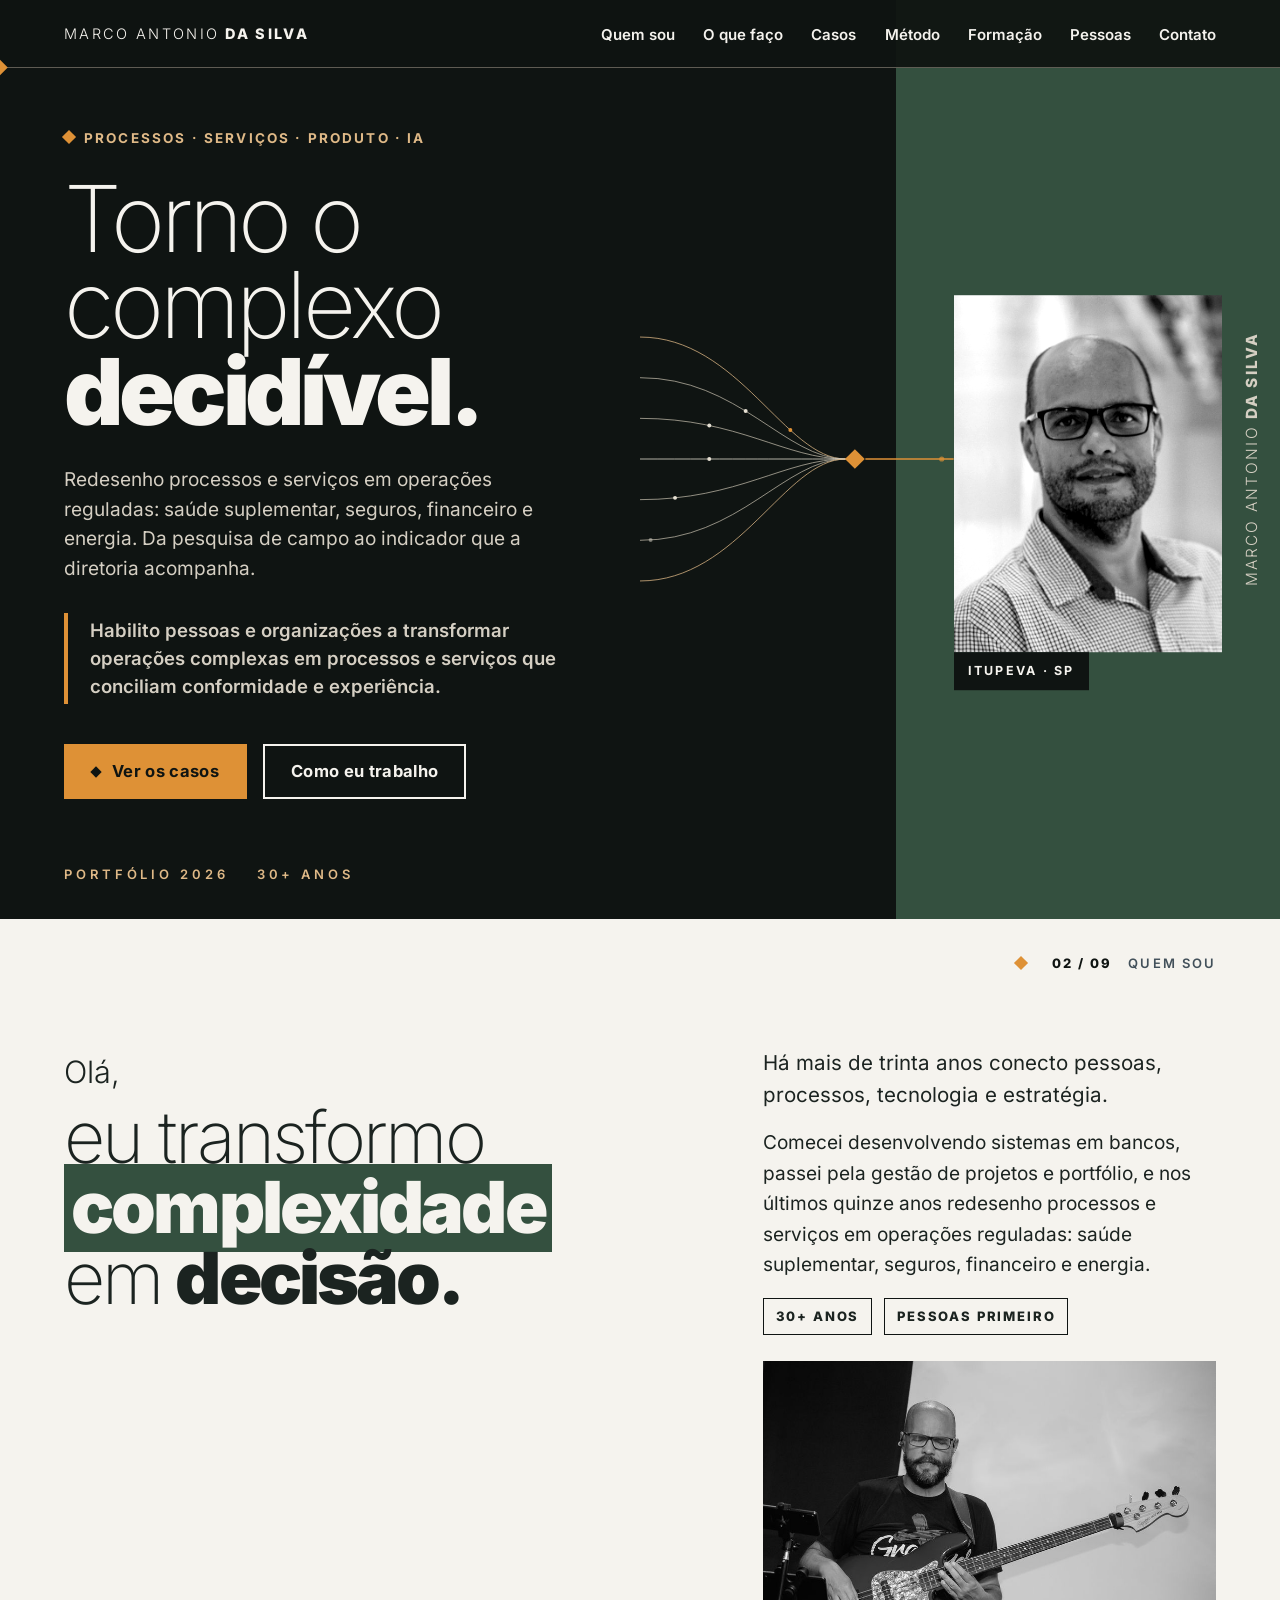
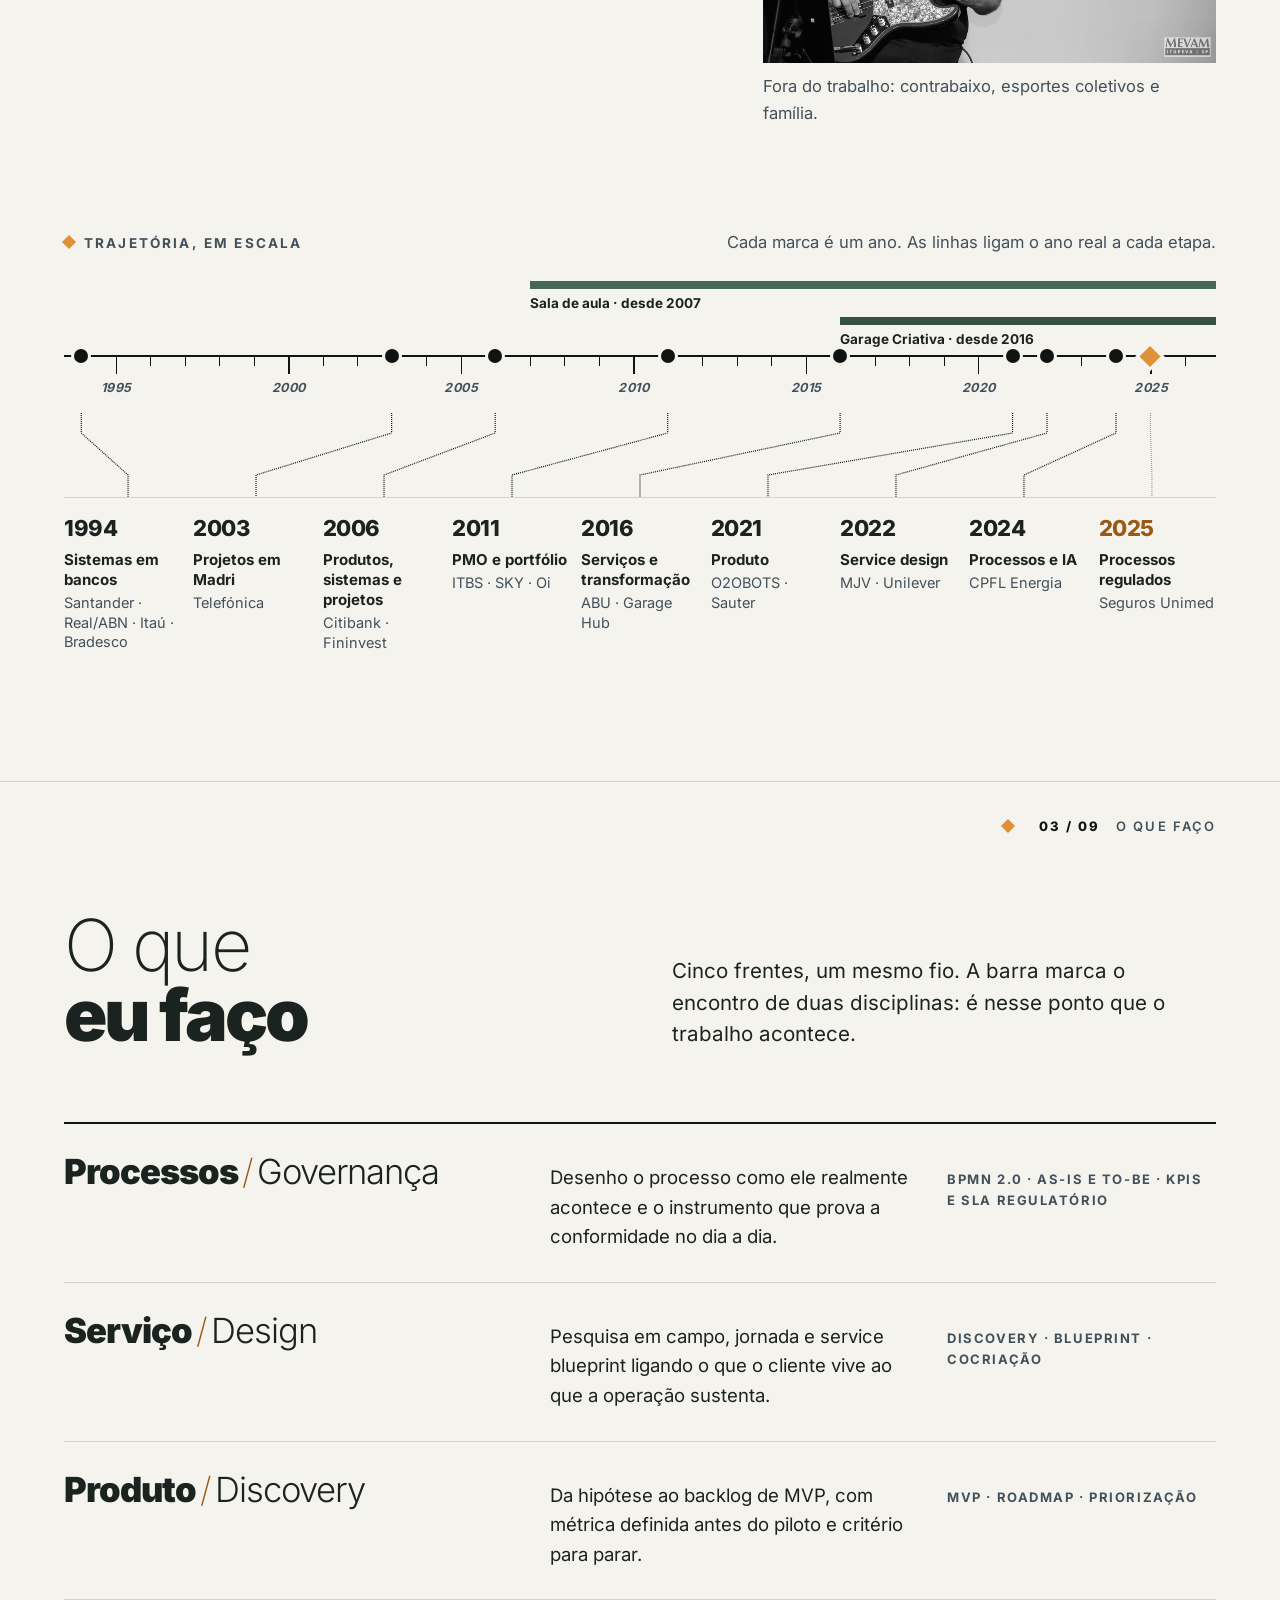
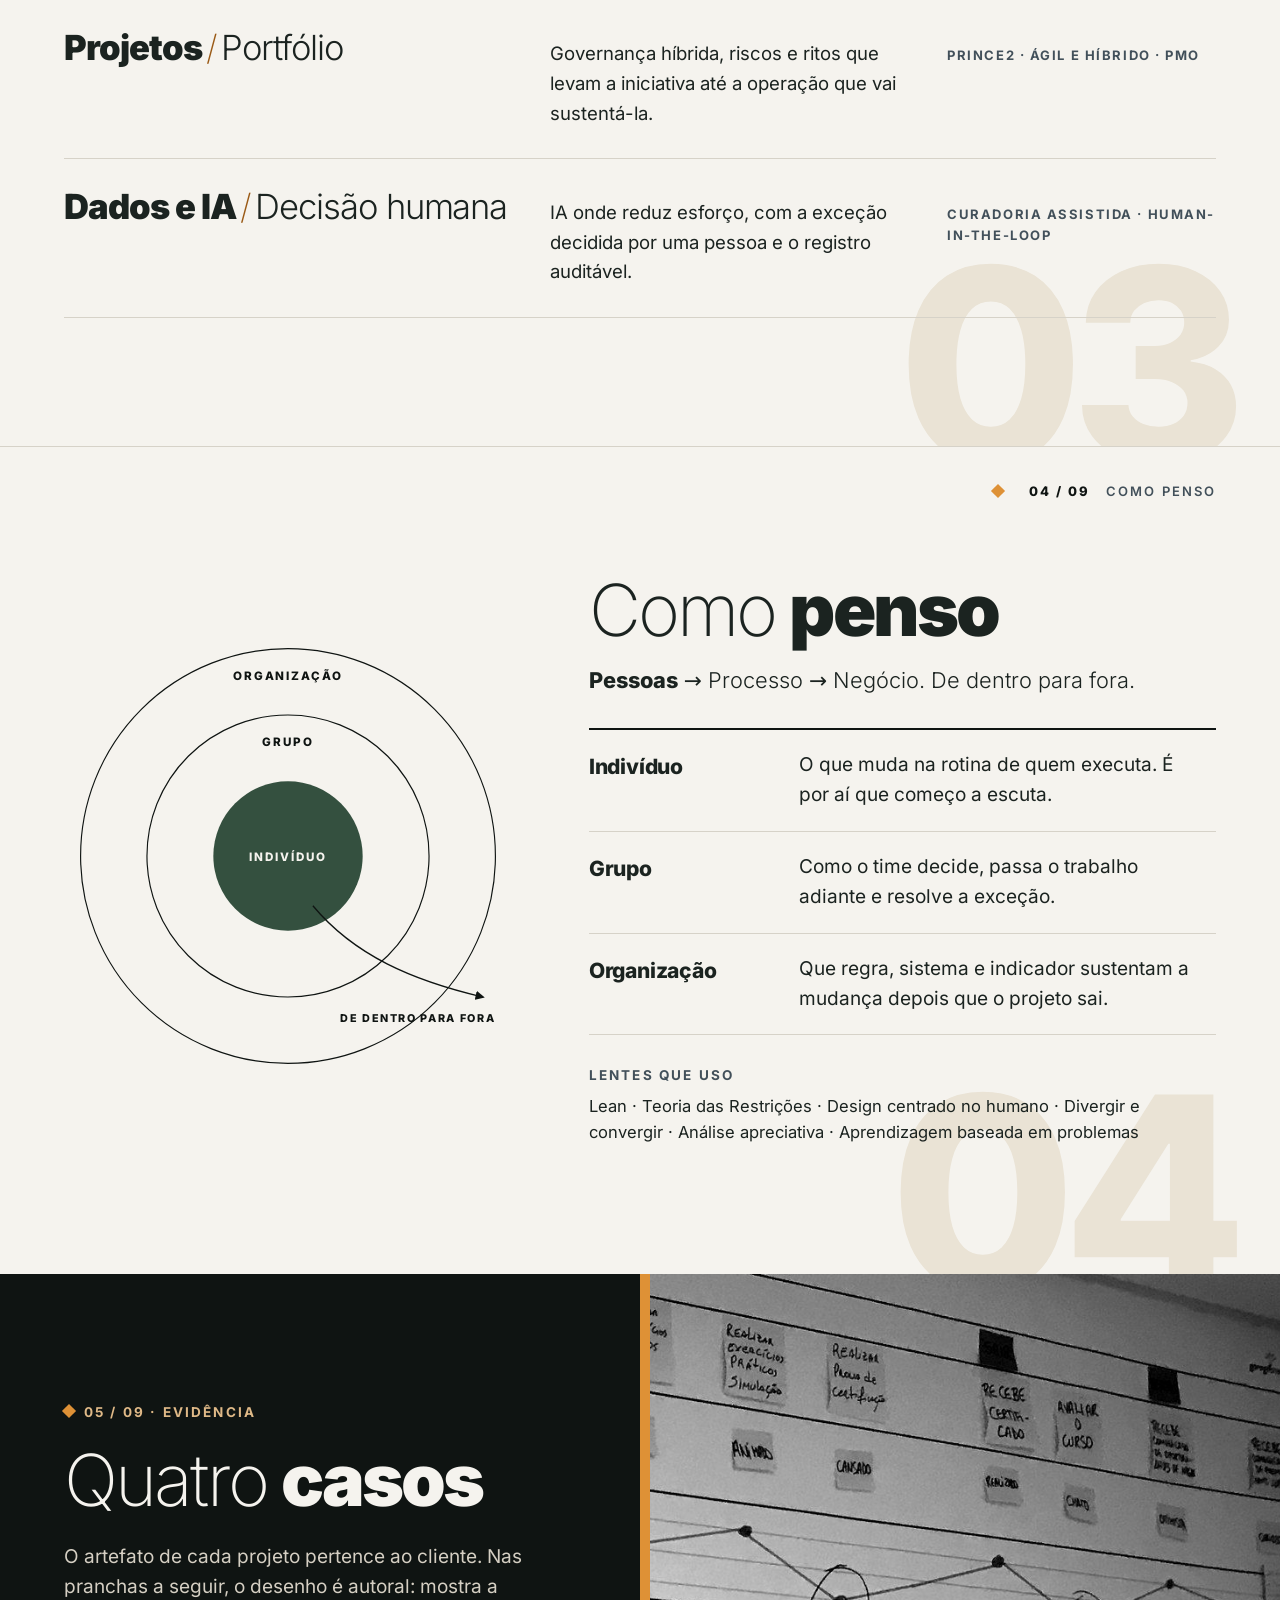
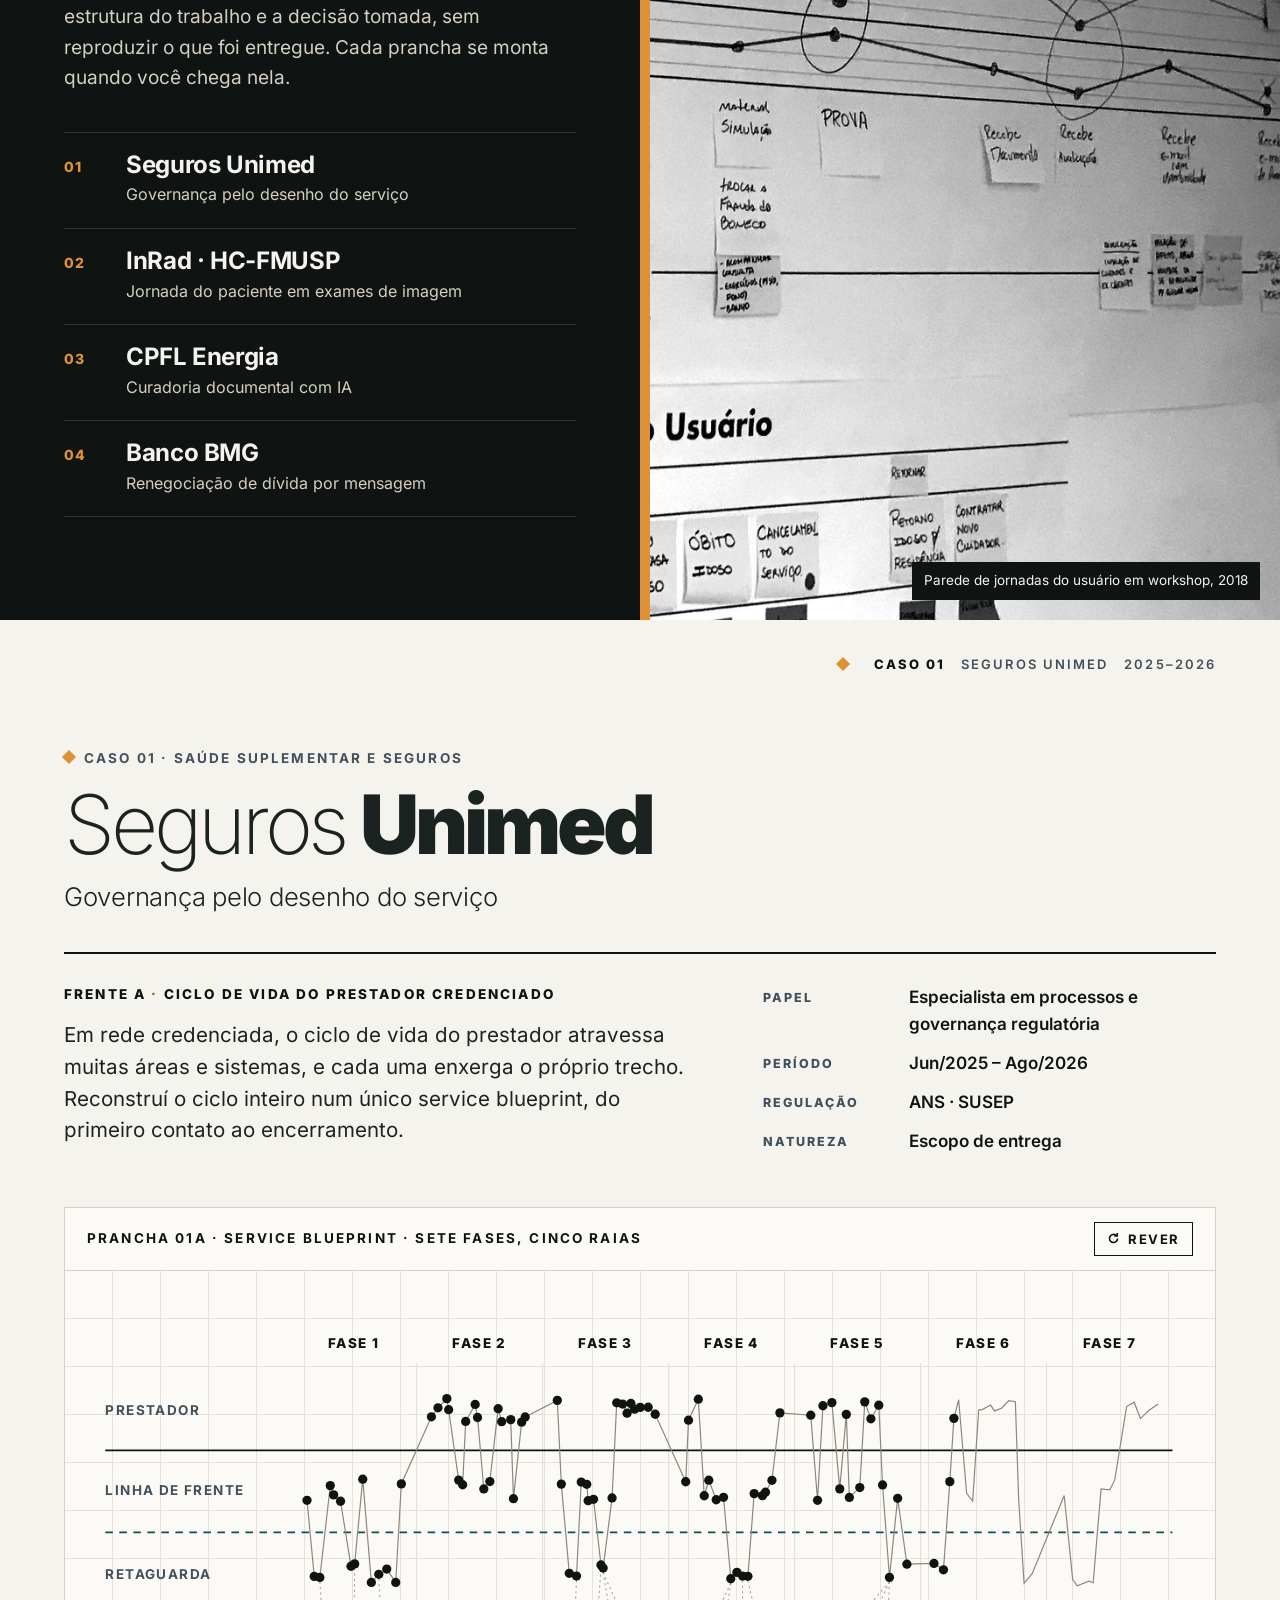
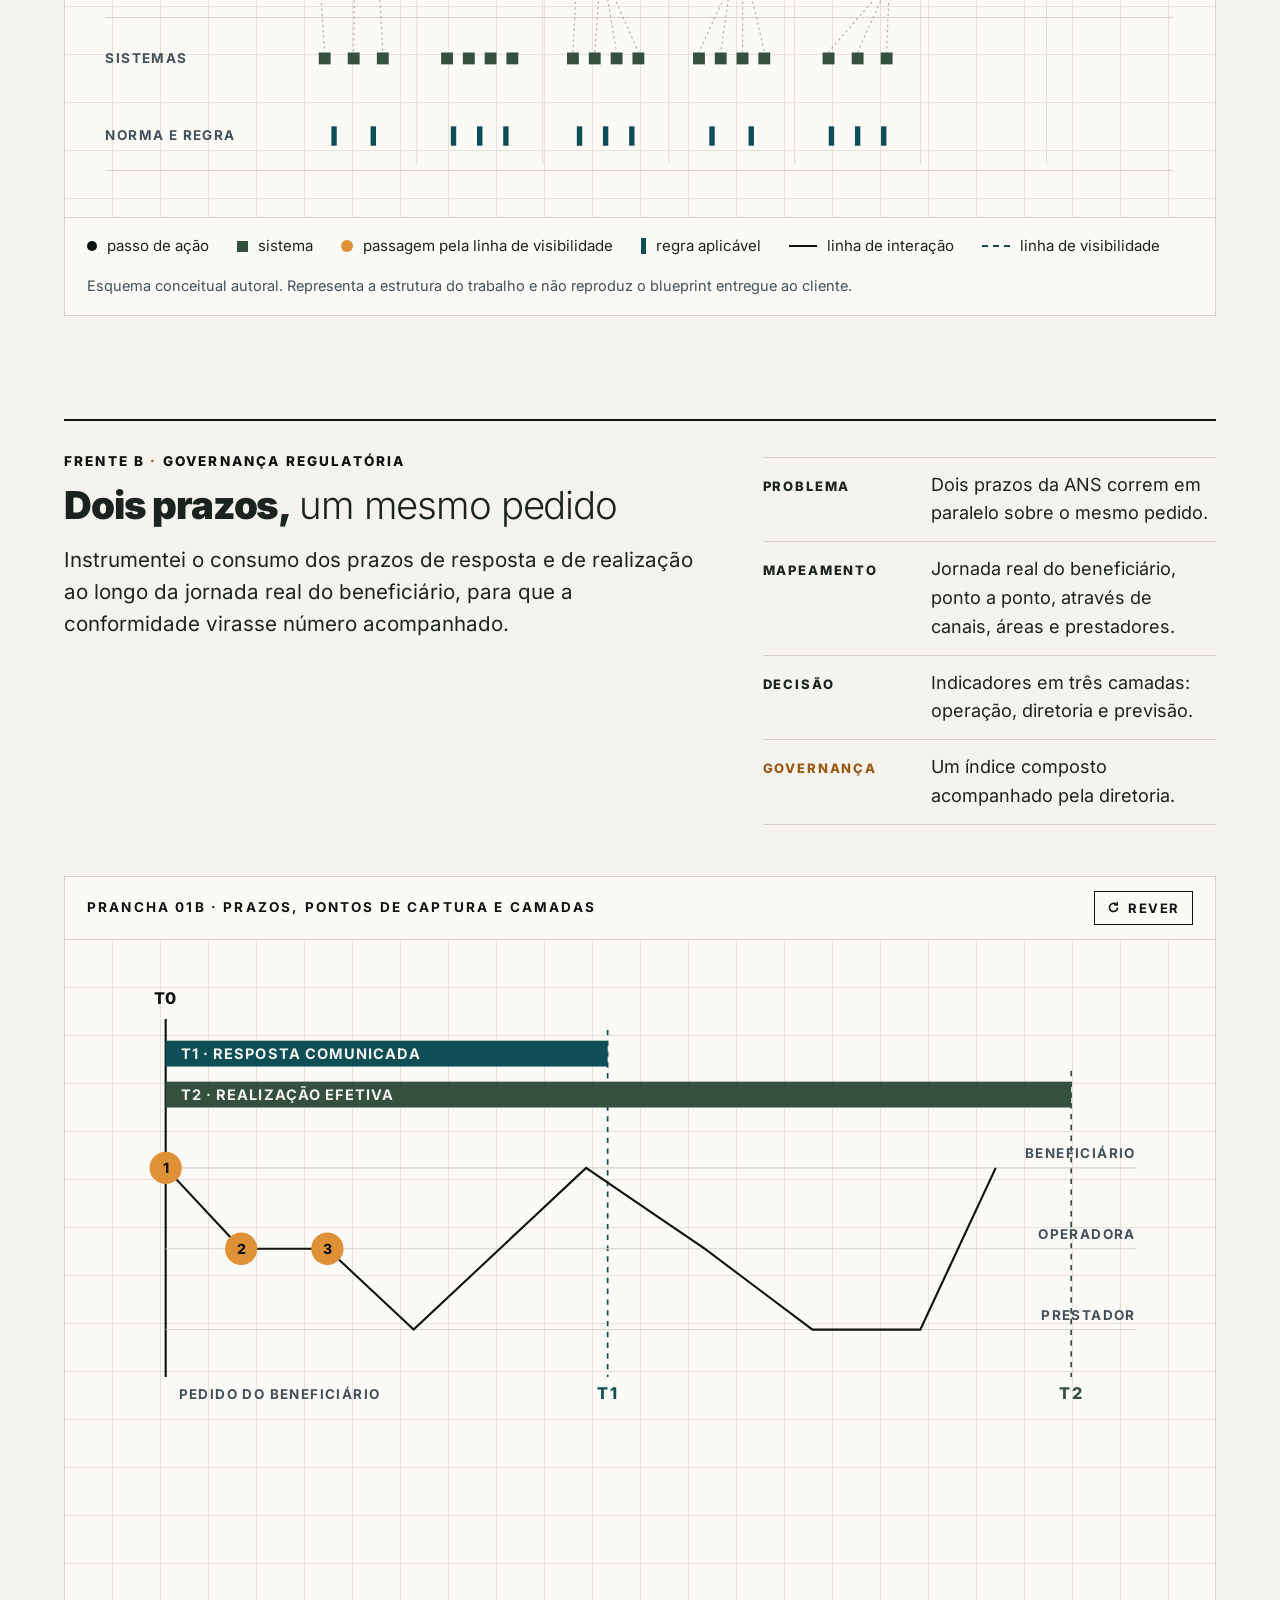
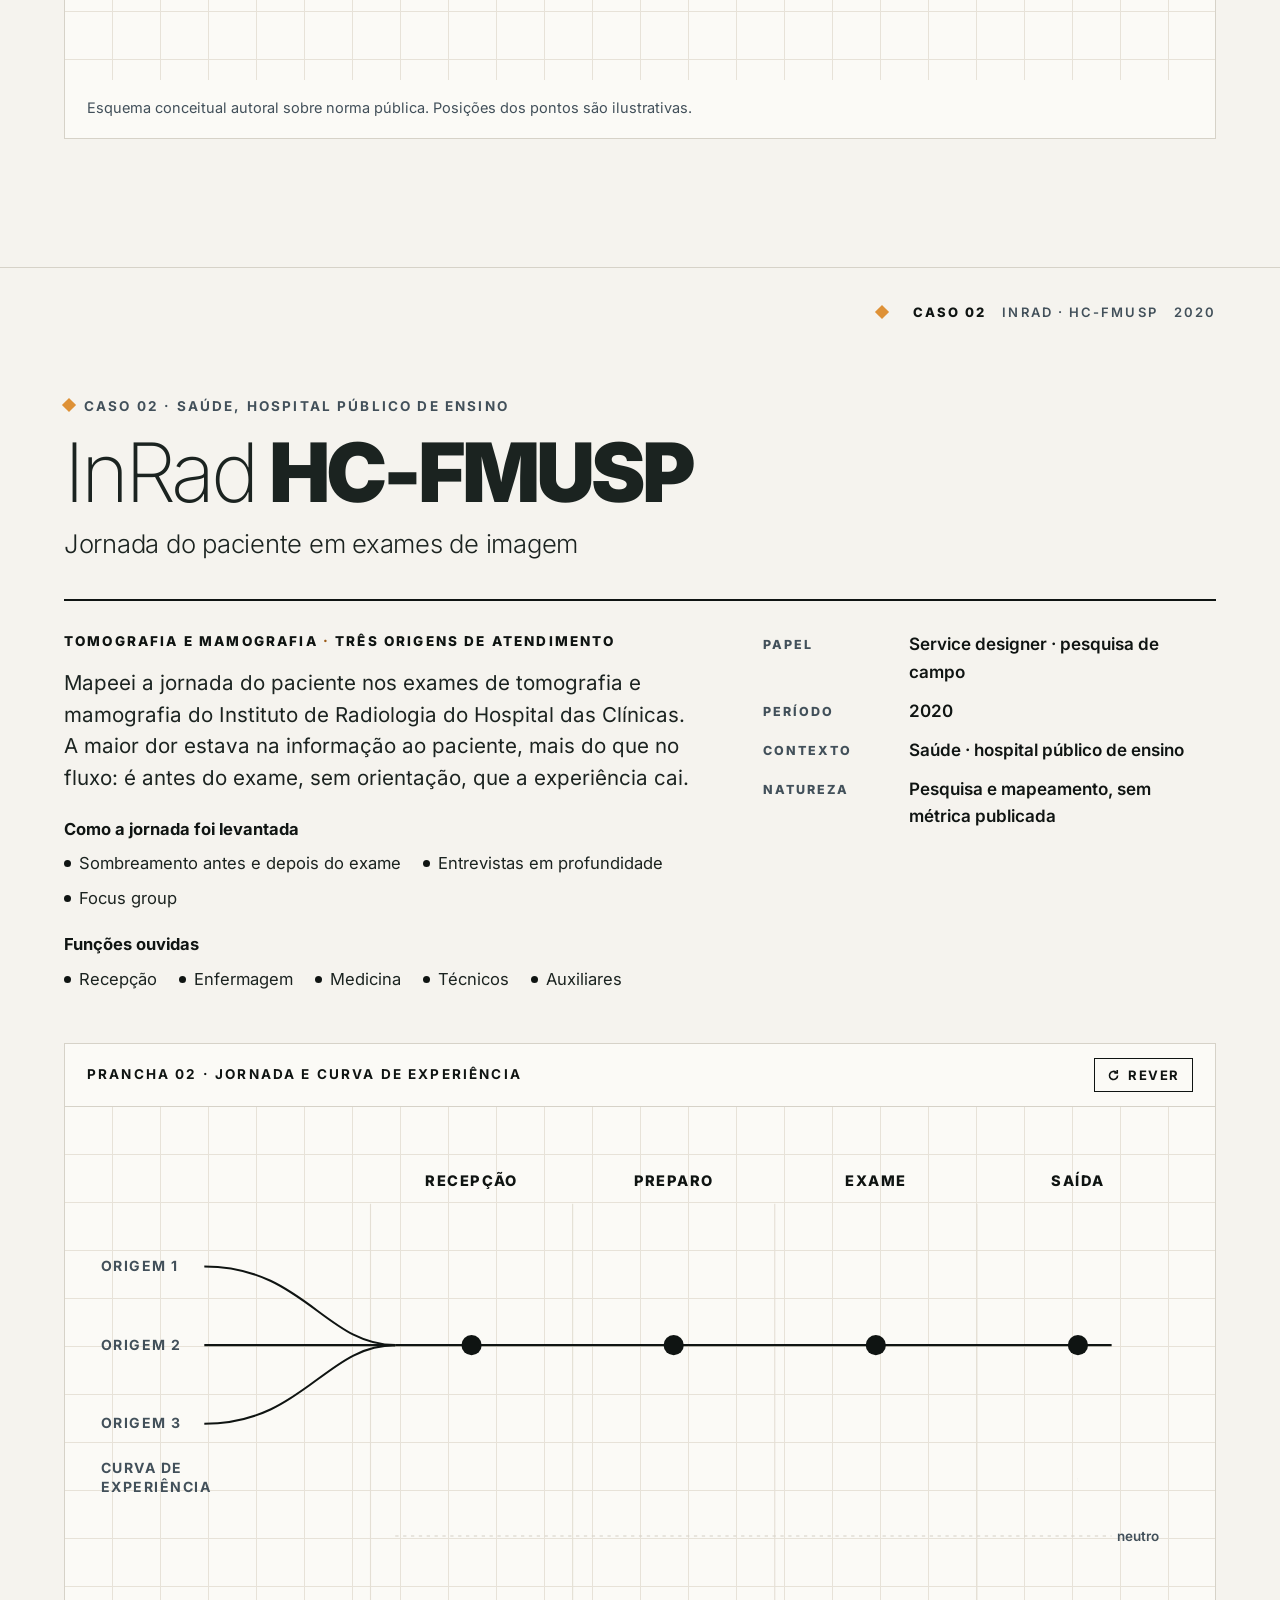
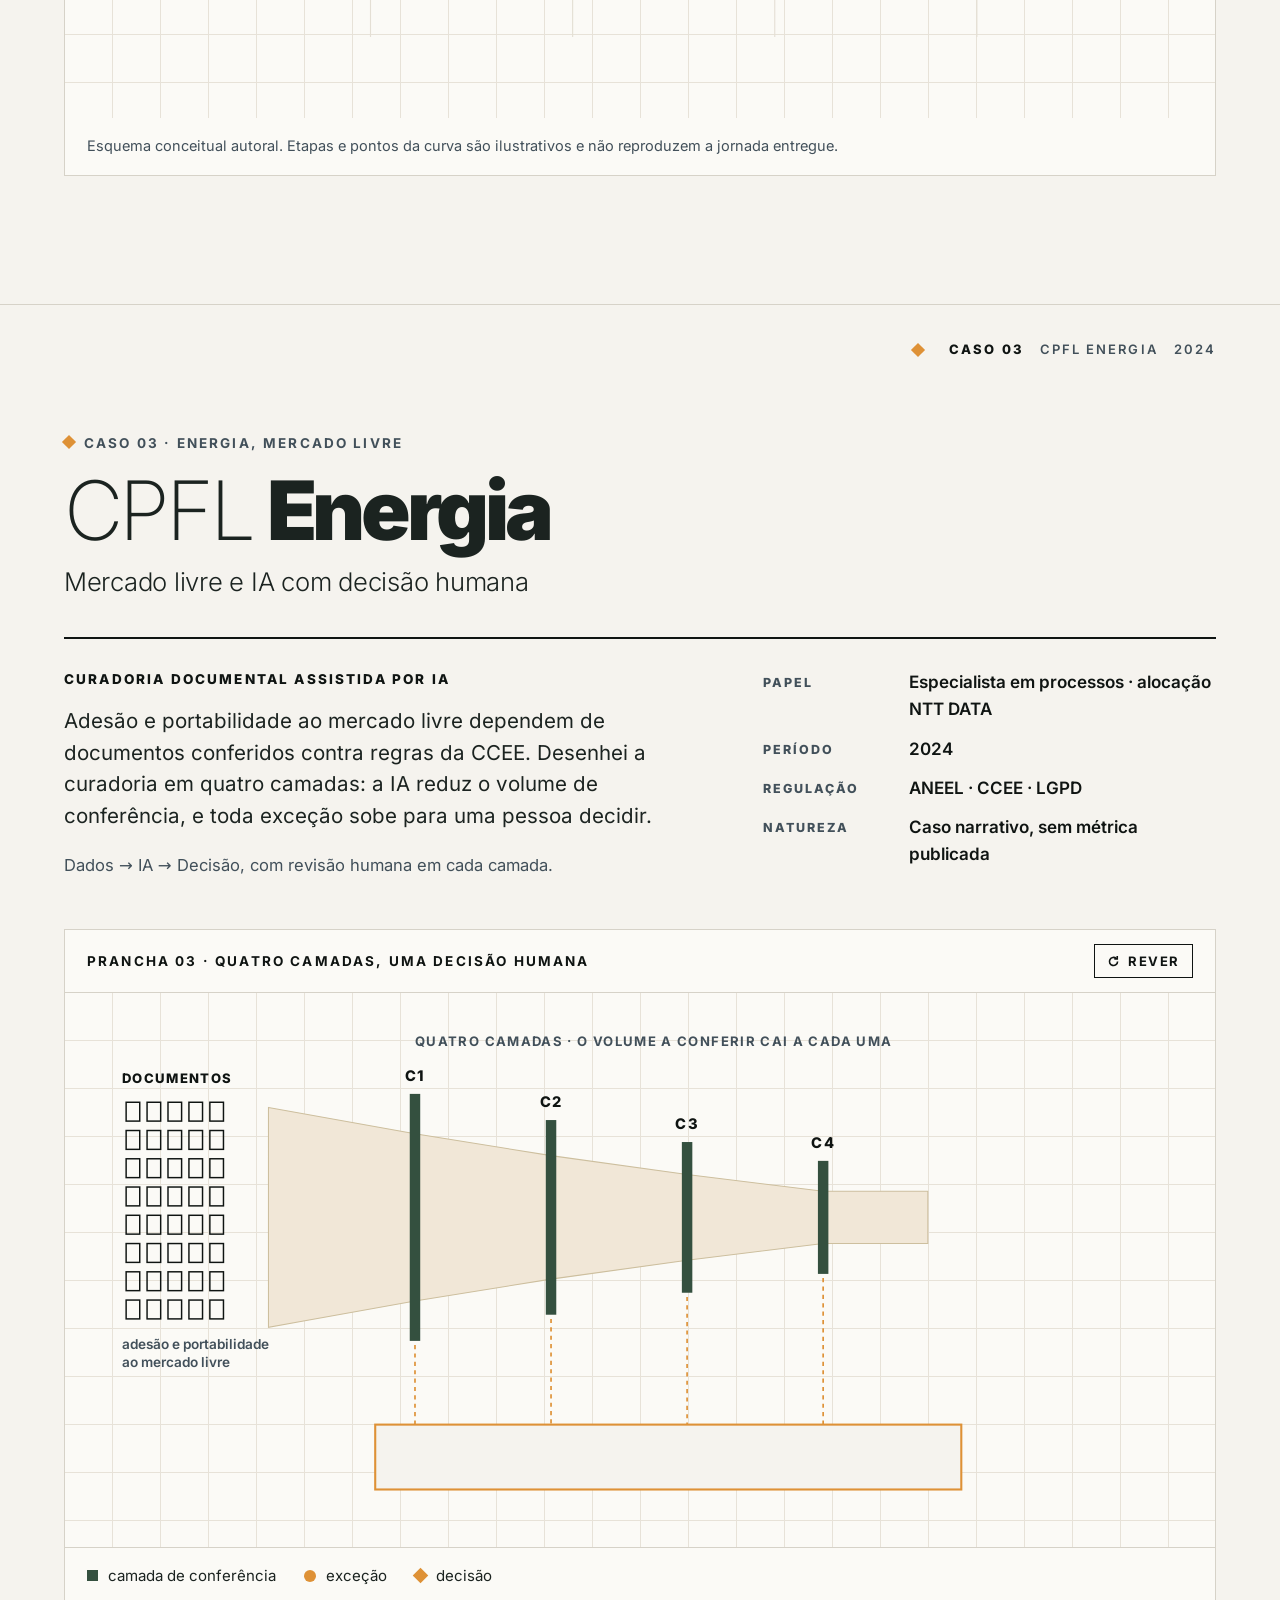
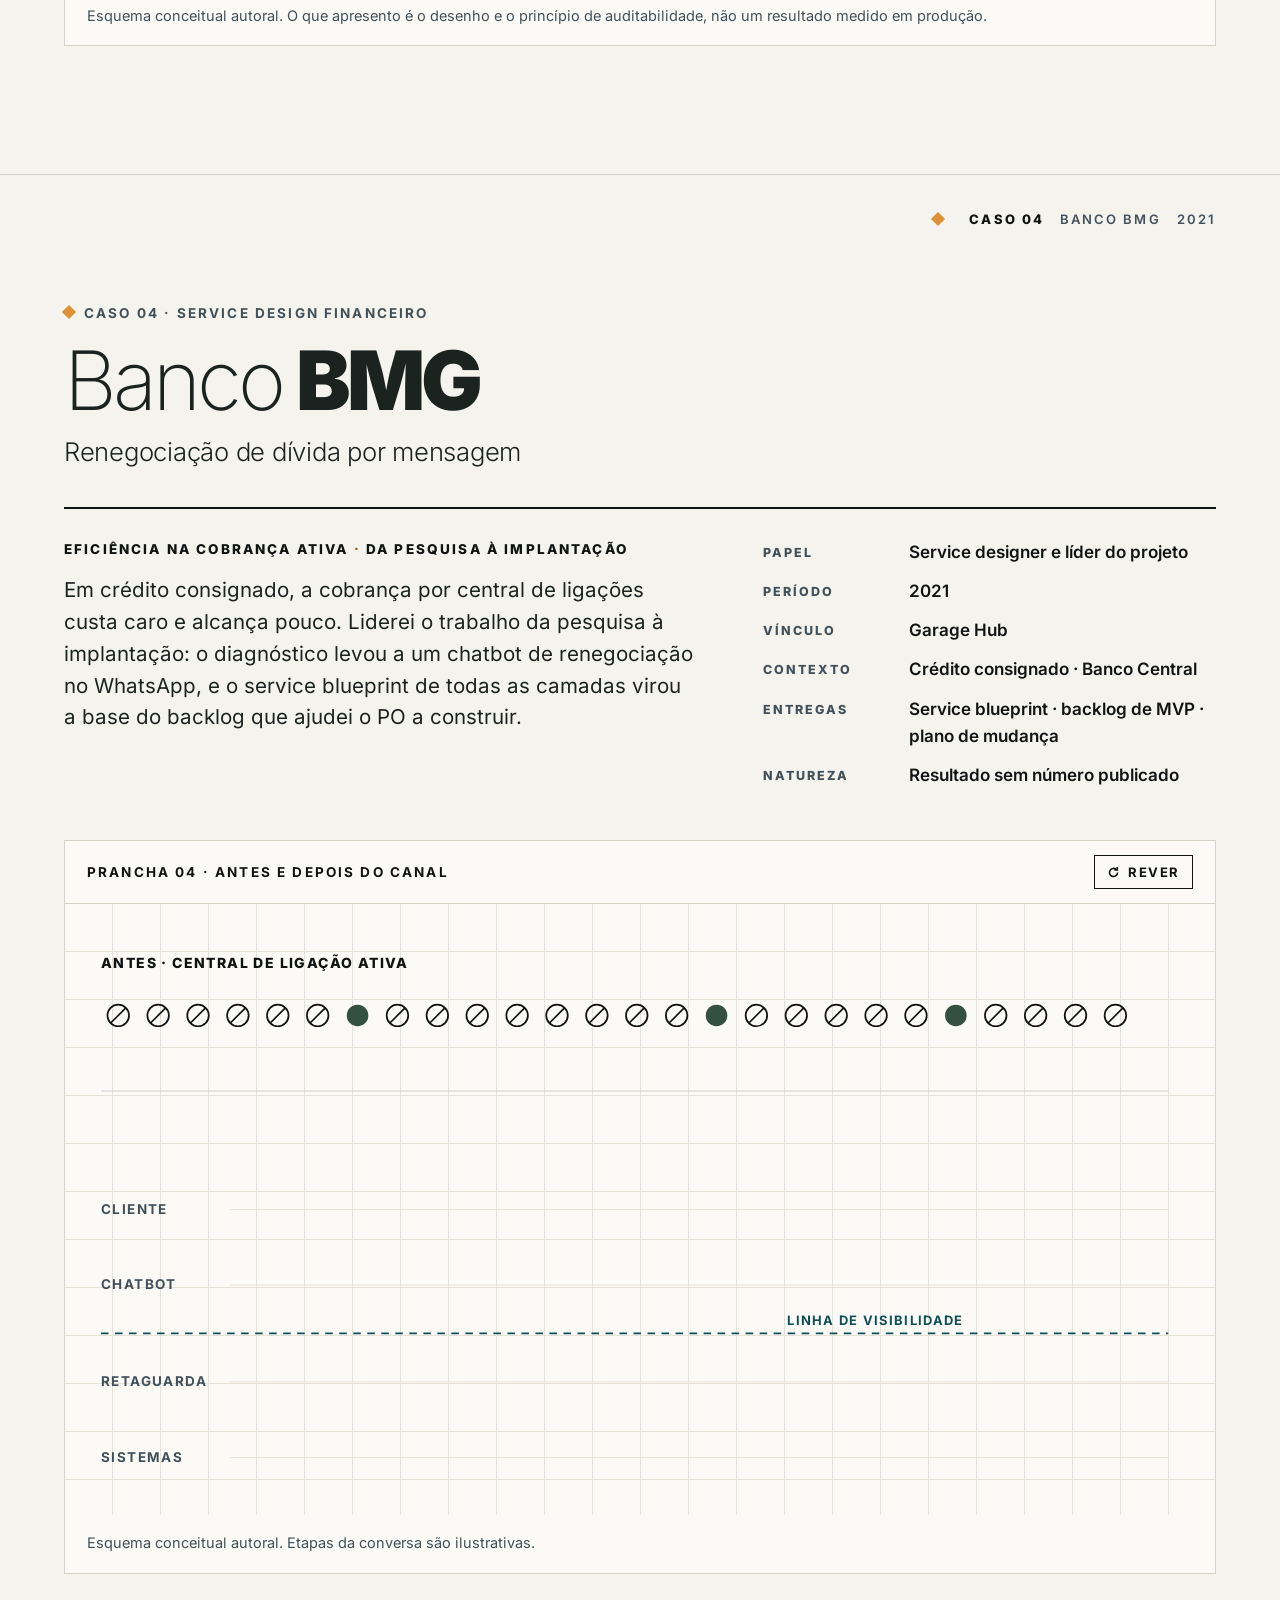
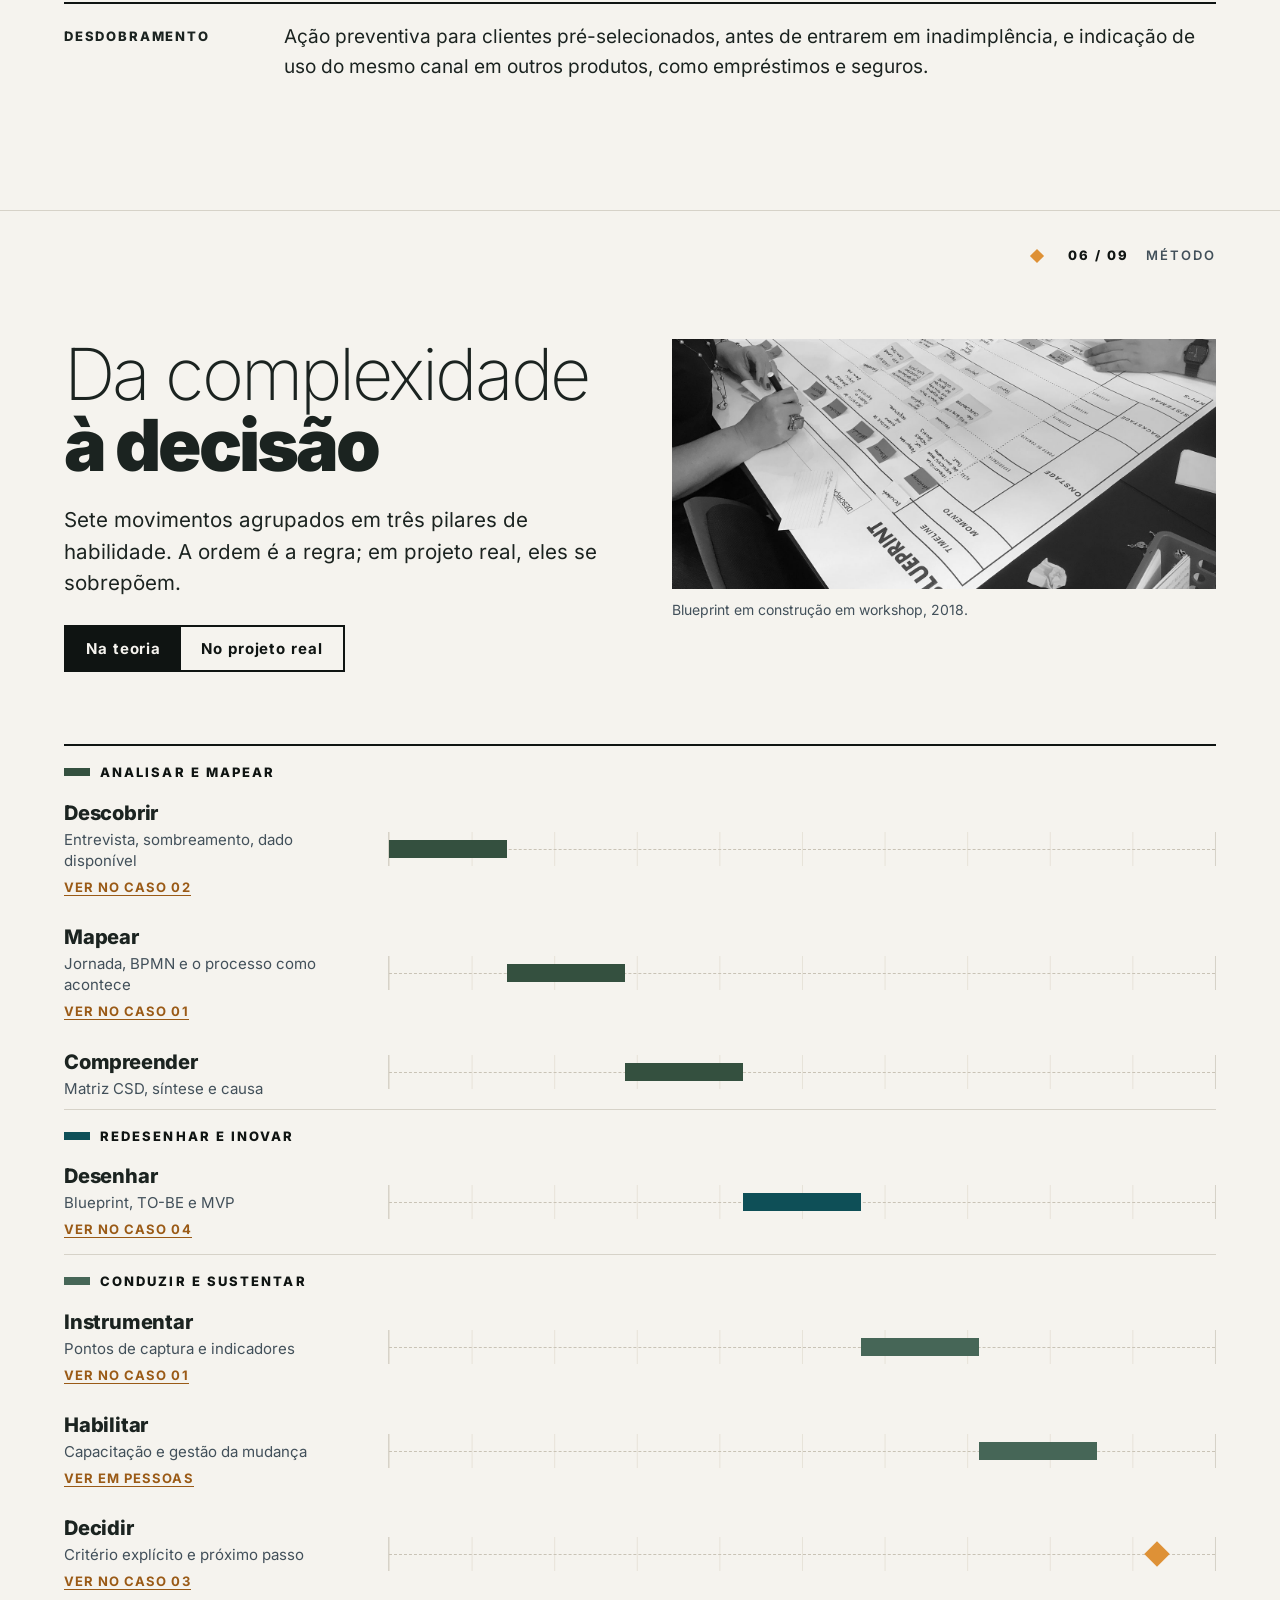
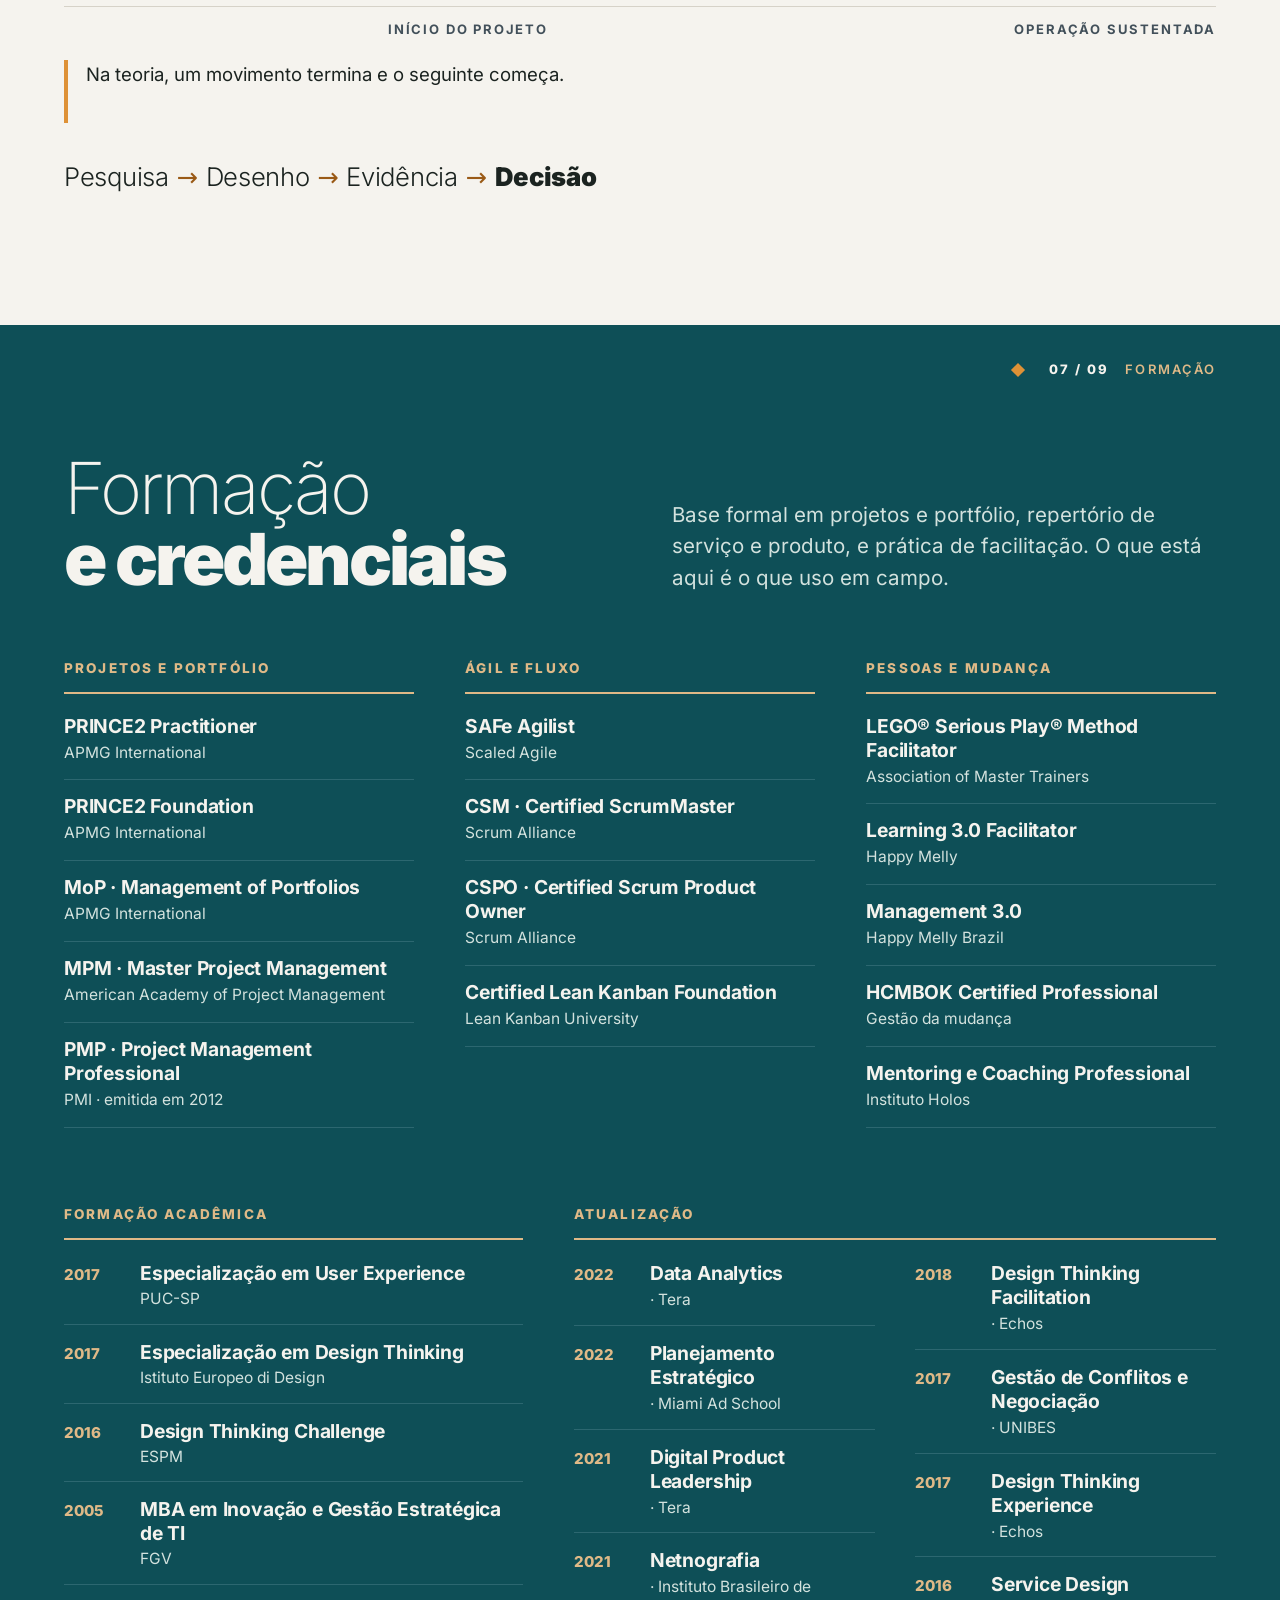
==== commit f234b827: "Adiciona card og:image 1200x630 e meta tags sociais Card no sistema visual do site: Inter em pesos e" ====
--- a/index.html
+++ b/index.html
@@ -8,7 +8,20 @@
 <meta property="og:title" content="Marco Antonio da Silva · Torno o complexo decidível">
 <meta property="og:description" content="Processos, serviços, produto e IA em operações reguladas.">
 <meta property="og:type" content="website">
-<!-- og:image pendente: gerar card 1200x630 com a capa -->
+<meta property="og:url" content="https://marcoasilva.com/">
+<meta property="og:site_name" content="Marco Antonio da Silva">
+<meta property="og:locale" content="pt_BR">
+<meta property="og:image" content="https://marcoasilva.com/og-card.png">
+<meta property="og:image:secure_url" content="https://marcoasilva.com/og-card.png">
+<meta property="og:image:type" content="image/png">
+<meta property="og:image:width" content="1200">
+<meta property="og:image:height" content="630">
+<meta property="og:image:alt" content="Torno o complexo decidível — Marco Antonio da Silva. Muitas linhas convergem para um losango de decisão em ocre.">
+<meta name="twitter:card" content="summary_large_image">
+<meta name="twitter:title" content="Marco Antonio da Silva · Torno o complexo decidível">
+<meta name="twitter:description" content="Processos, serviços, produto e IA em operações reguladas.">
+<meta name="twitter:image" content="https://marcoasilva.com/og-card.png">
+<link rel="canonical" href="https://marcoasilva.com/">
 <style>
 @font-face{font-family:'Inter';font-style:normal;font-display:swap;font-weight:200;src:url([data-uri]) format('woff2');unicode-range:U+0000-00FF,U+0131,U+0152-0153,U+02BB-02BC,U+02C6,U+02DA,U+02DC,U+2000-206F,U+2074,U+20AC,U+2122,U+2191,U+2193,U+2212,U+2215,U+FEFF,U+FFFD,U+2190-21FF,U+2715;}
 @font-face{font-family:'Inter';font-style:normal;font-display:swap;font-weight:300;src:url([data-uri]) format('woff2');unicode-range:U+0000-00FF,U+0131,U+0152-0153,U+02BB-02BC,U+02C6,U+02DA,U+02DC,U+2000-206F,U+2074,U+20AC,U+2122,U+2191,U+2193,U+2212,U+2215,U+FEFF,U+FFFD,U+2190-21FF,U+2715;}
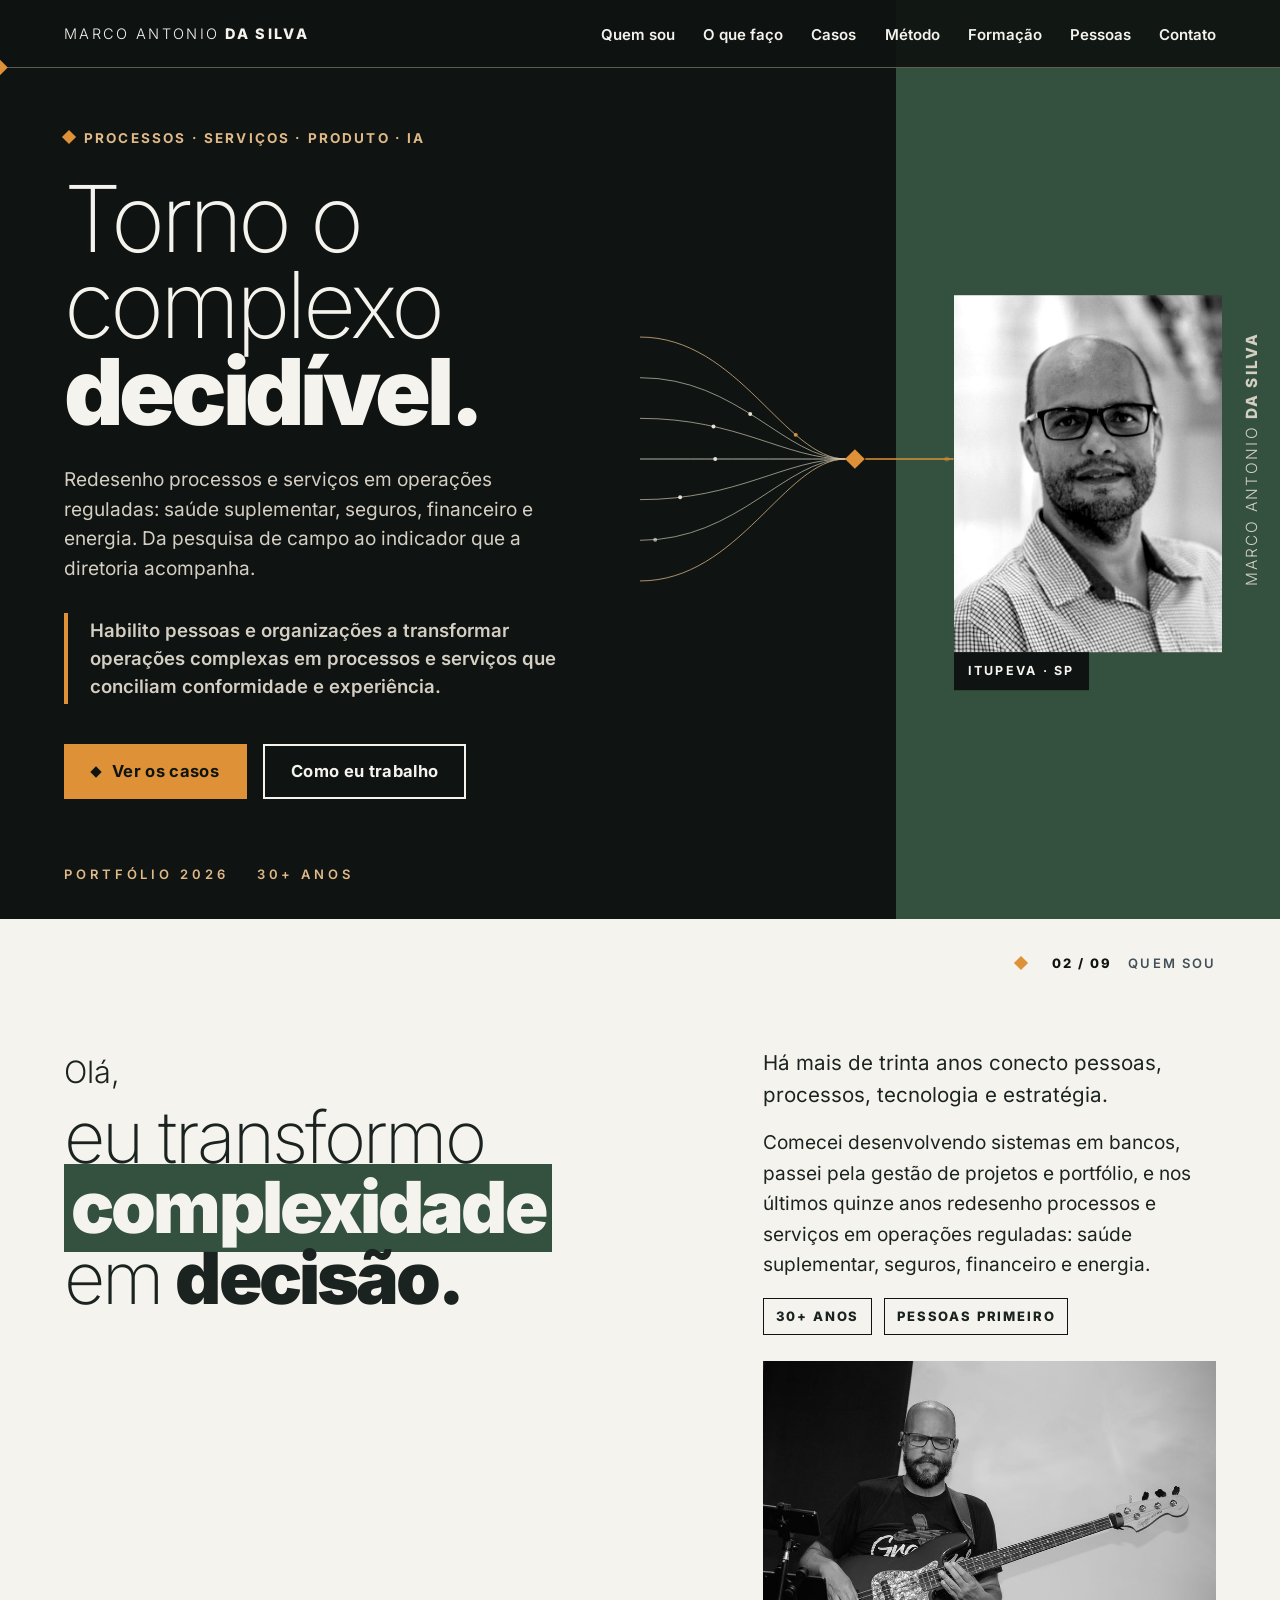
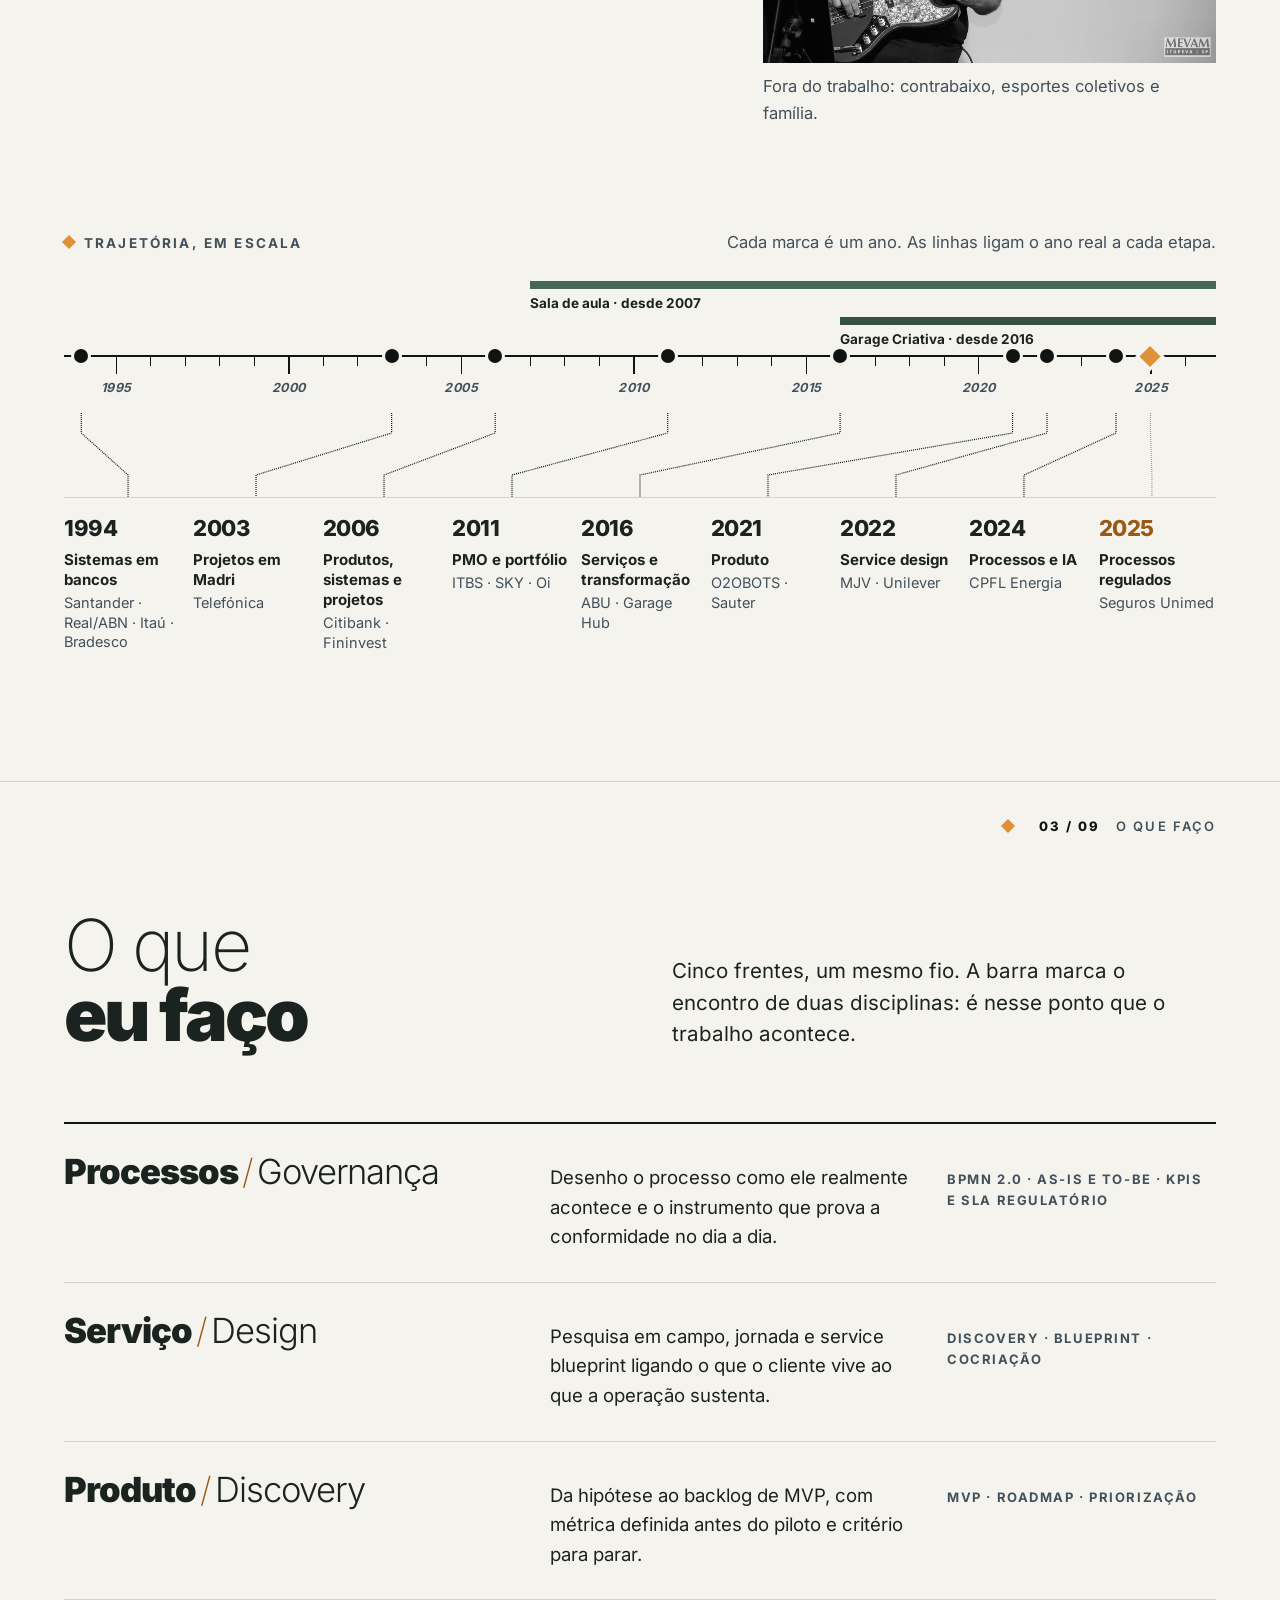
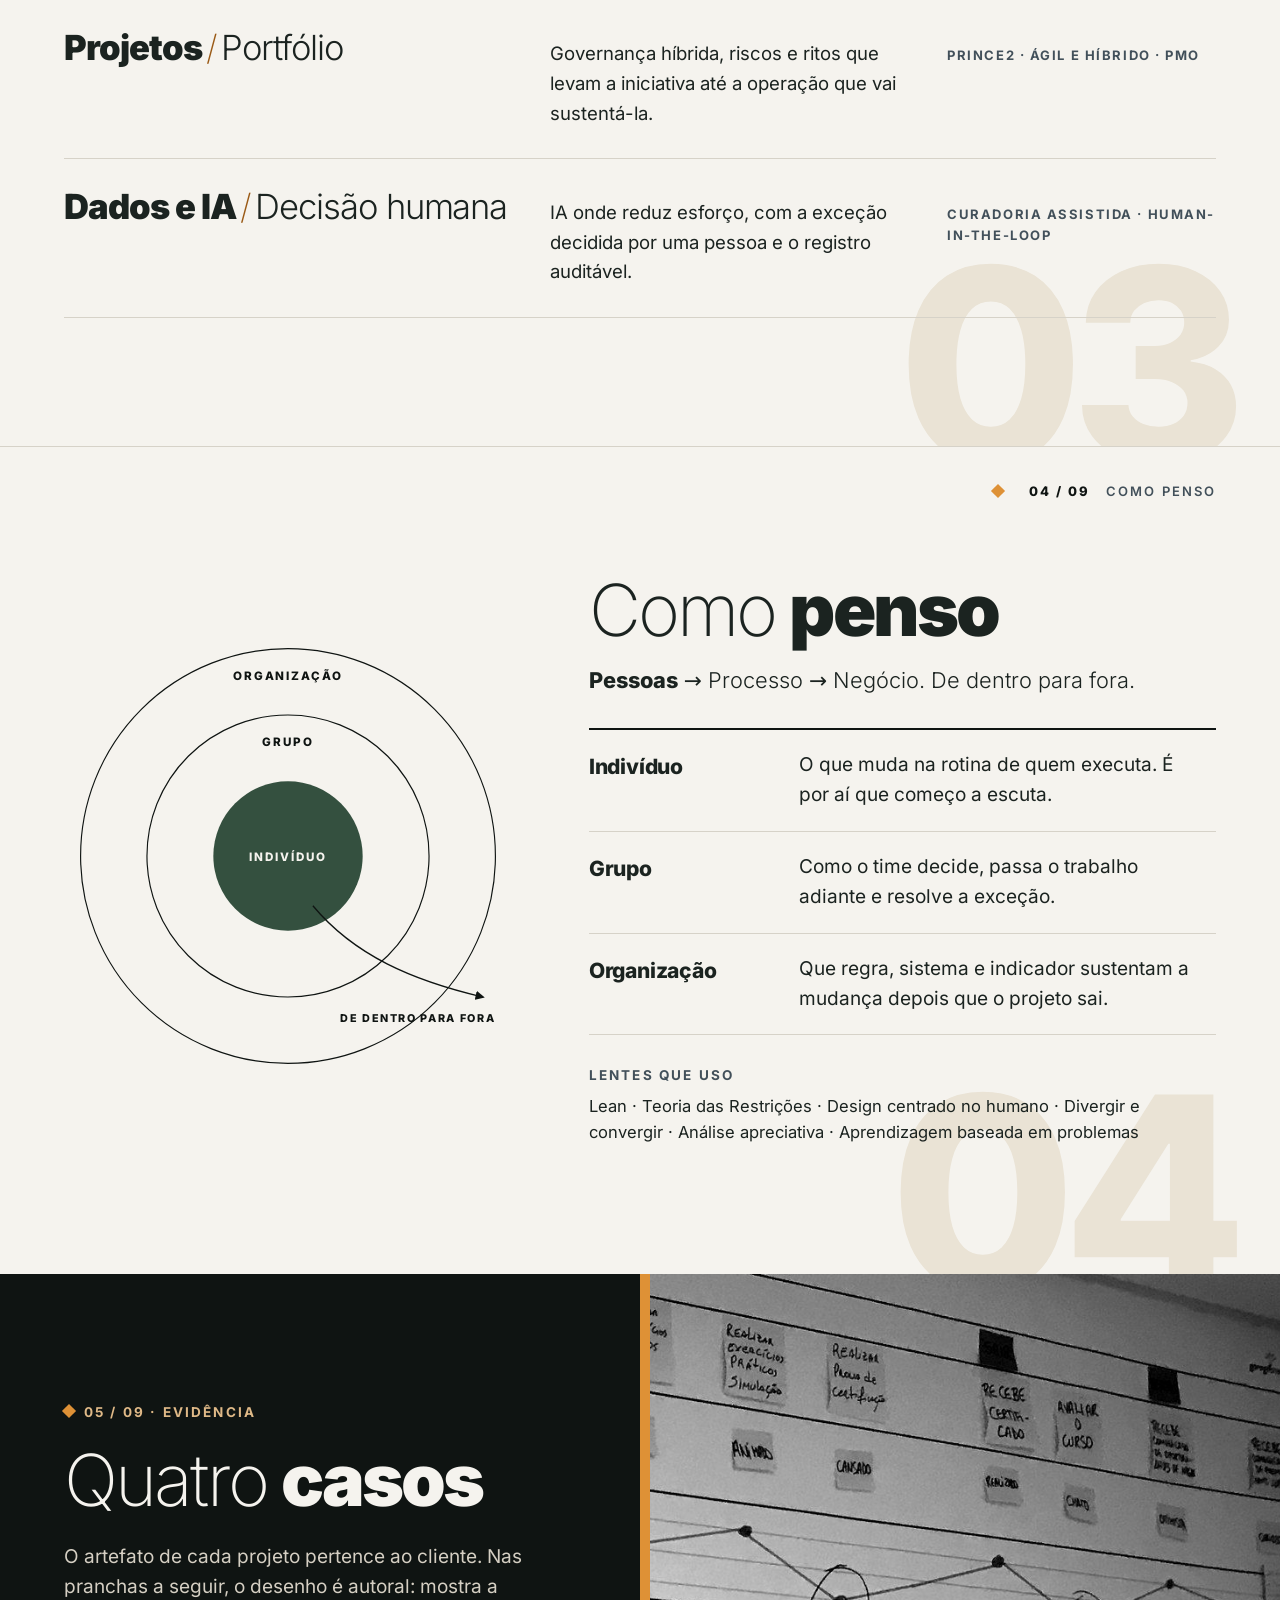
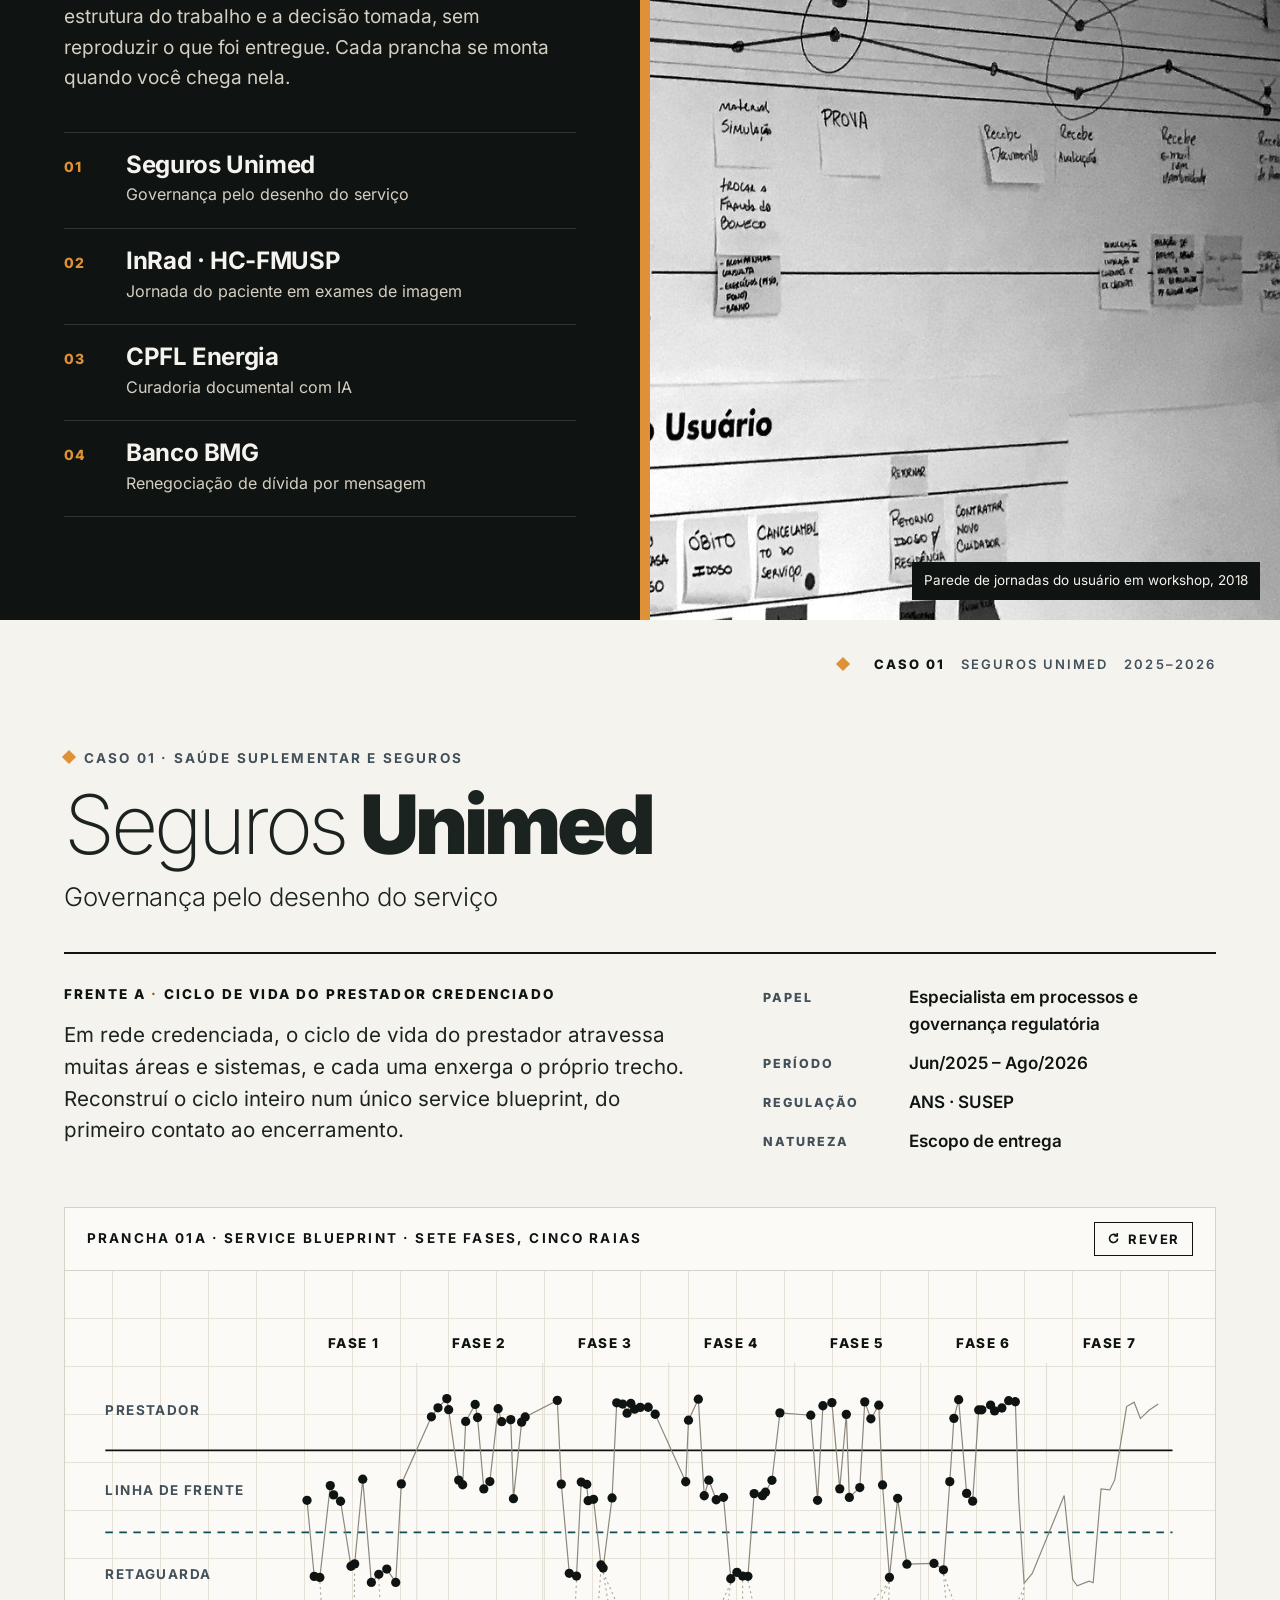
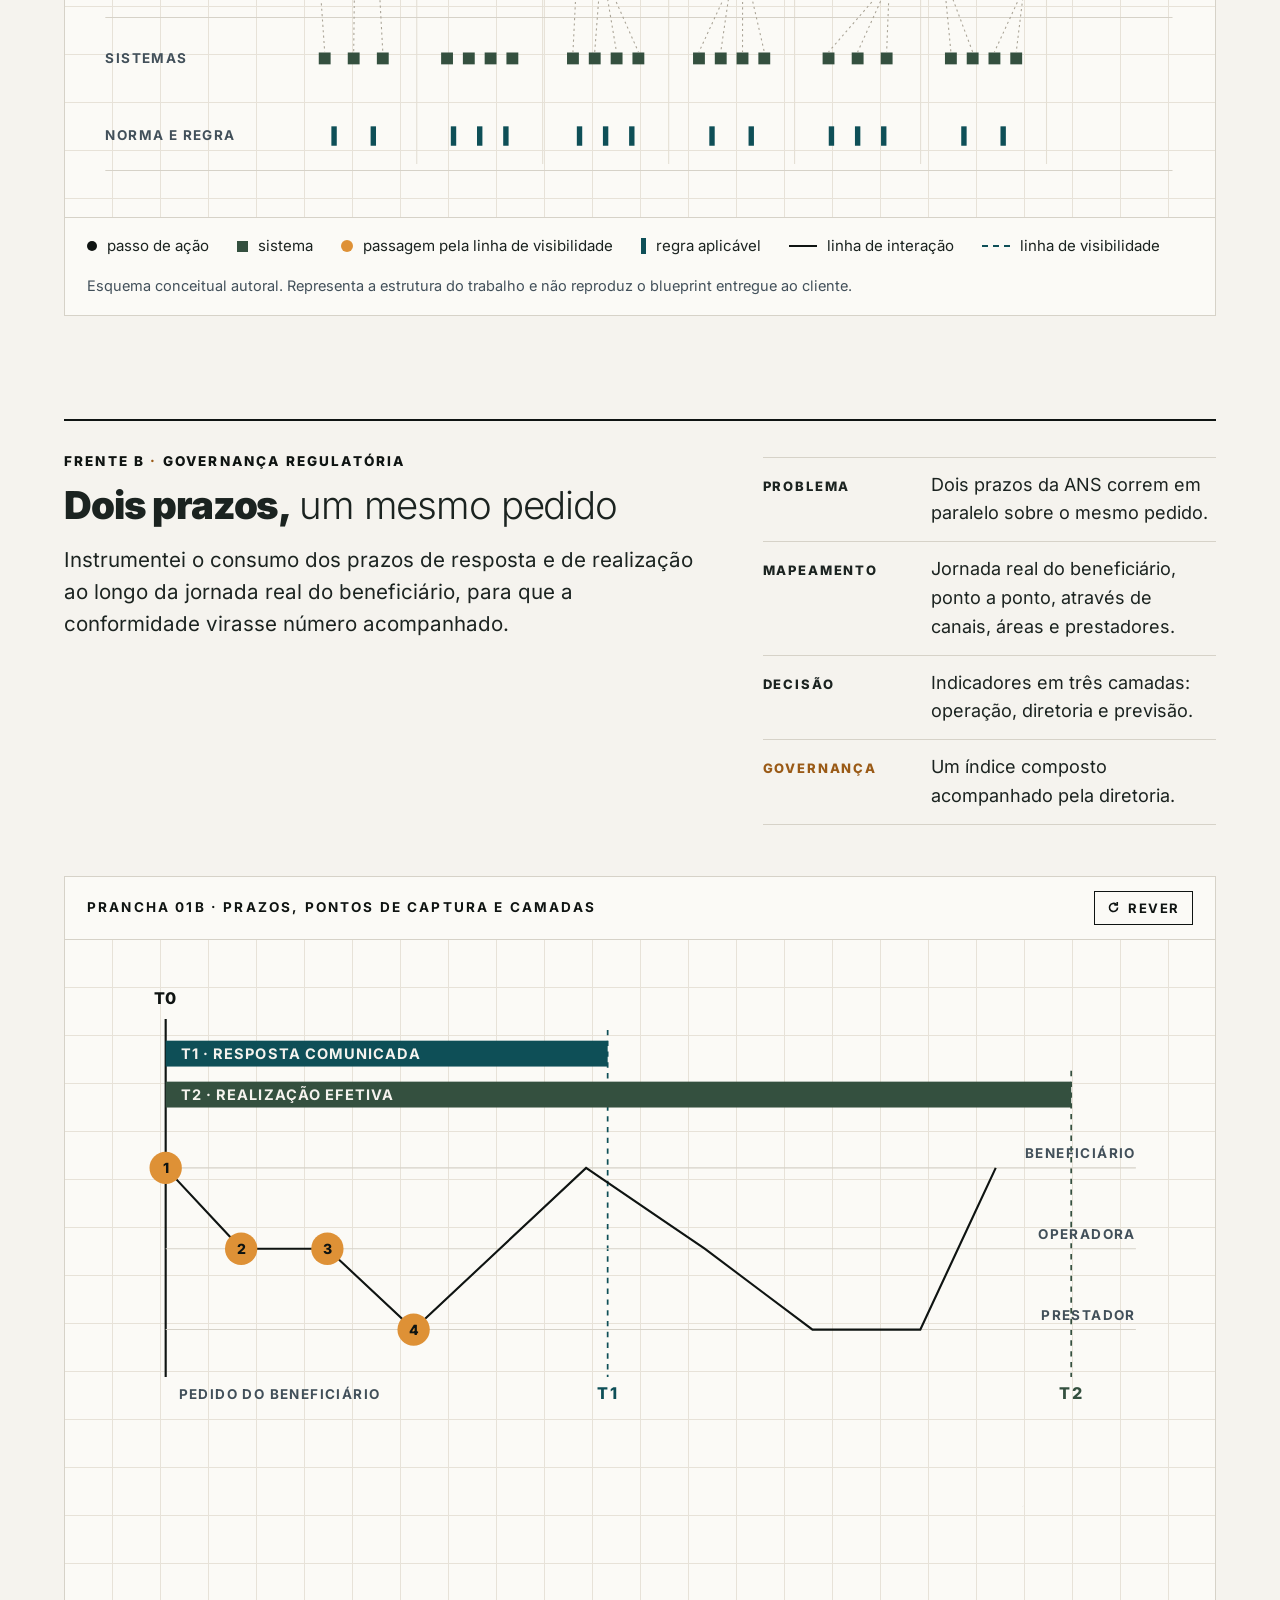
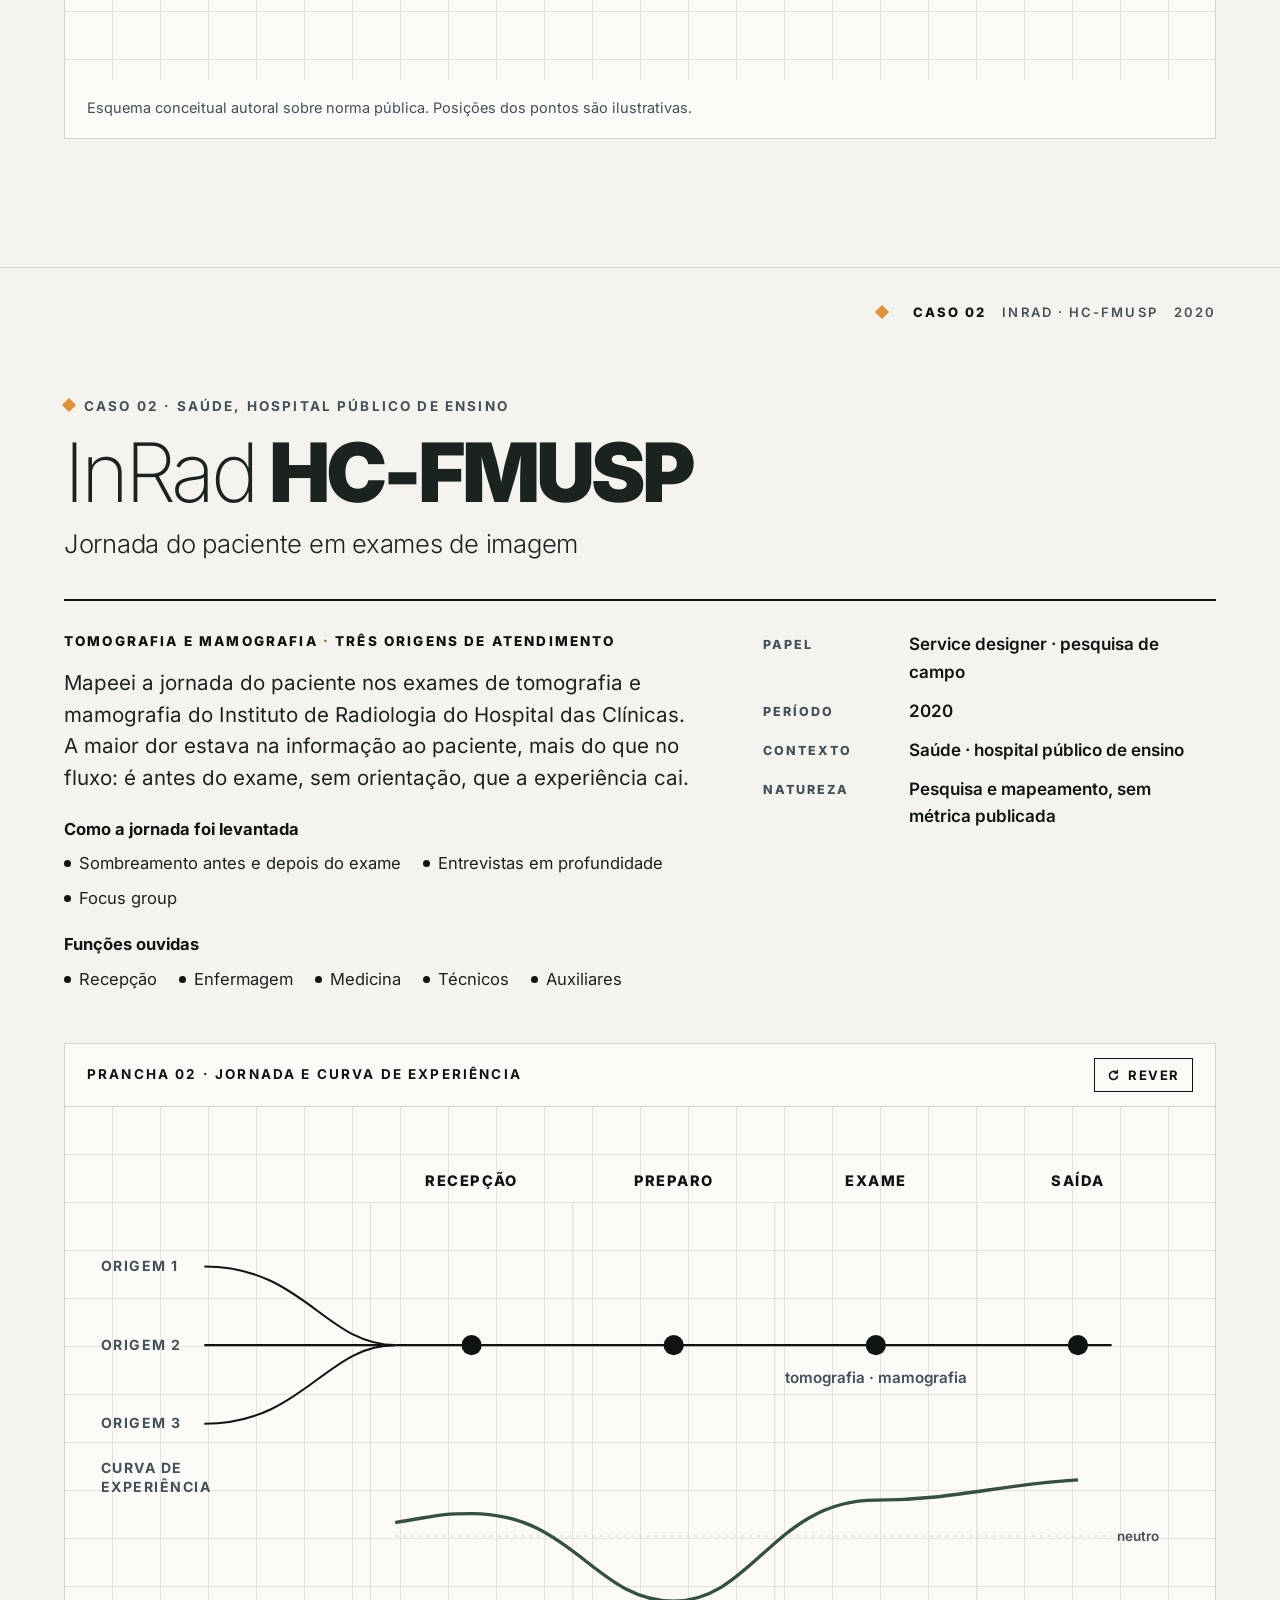
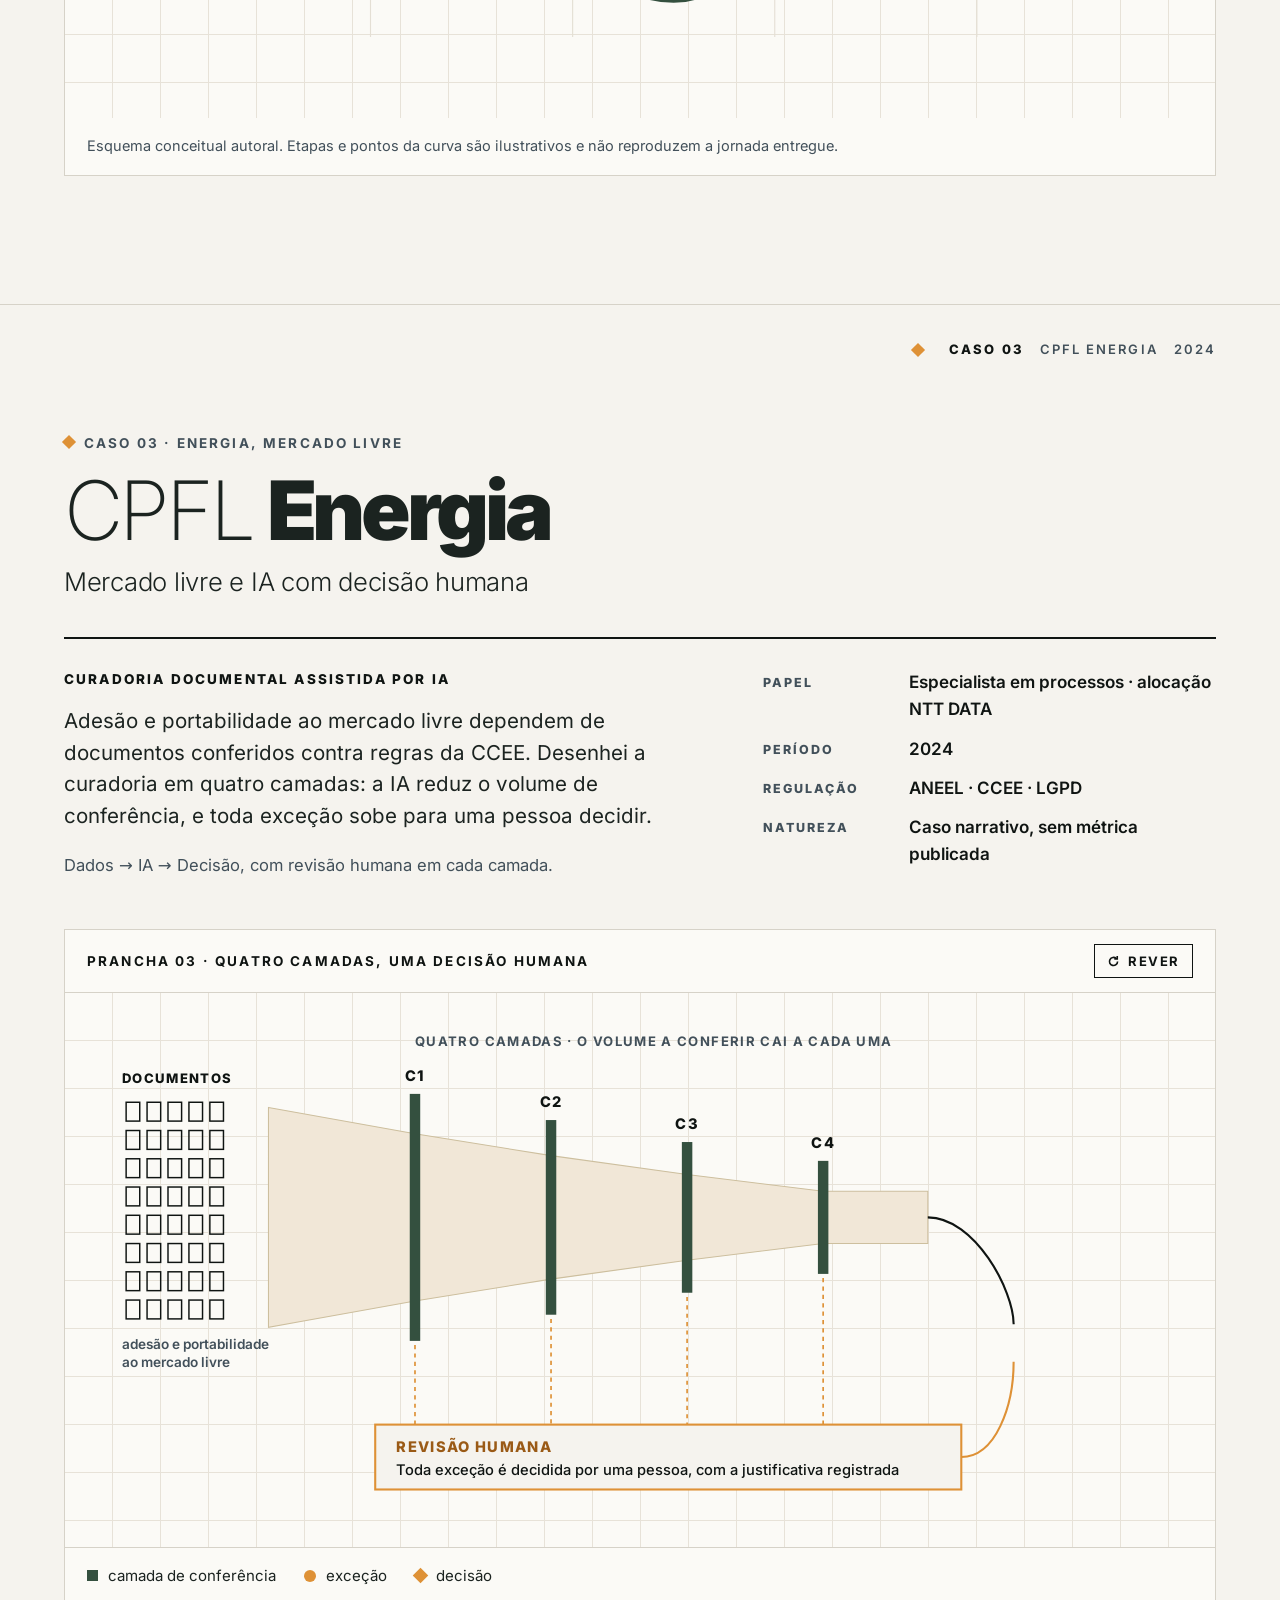
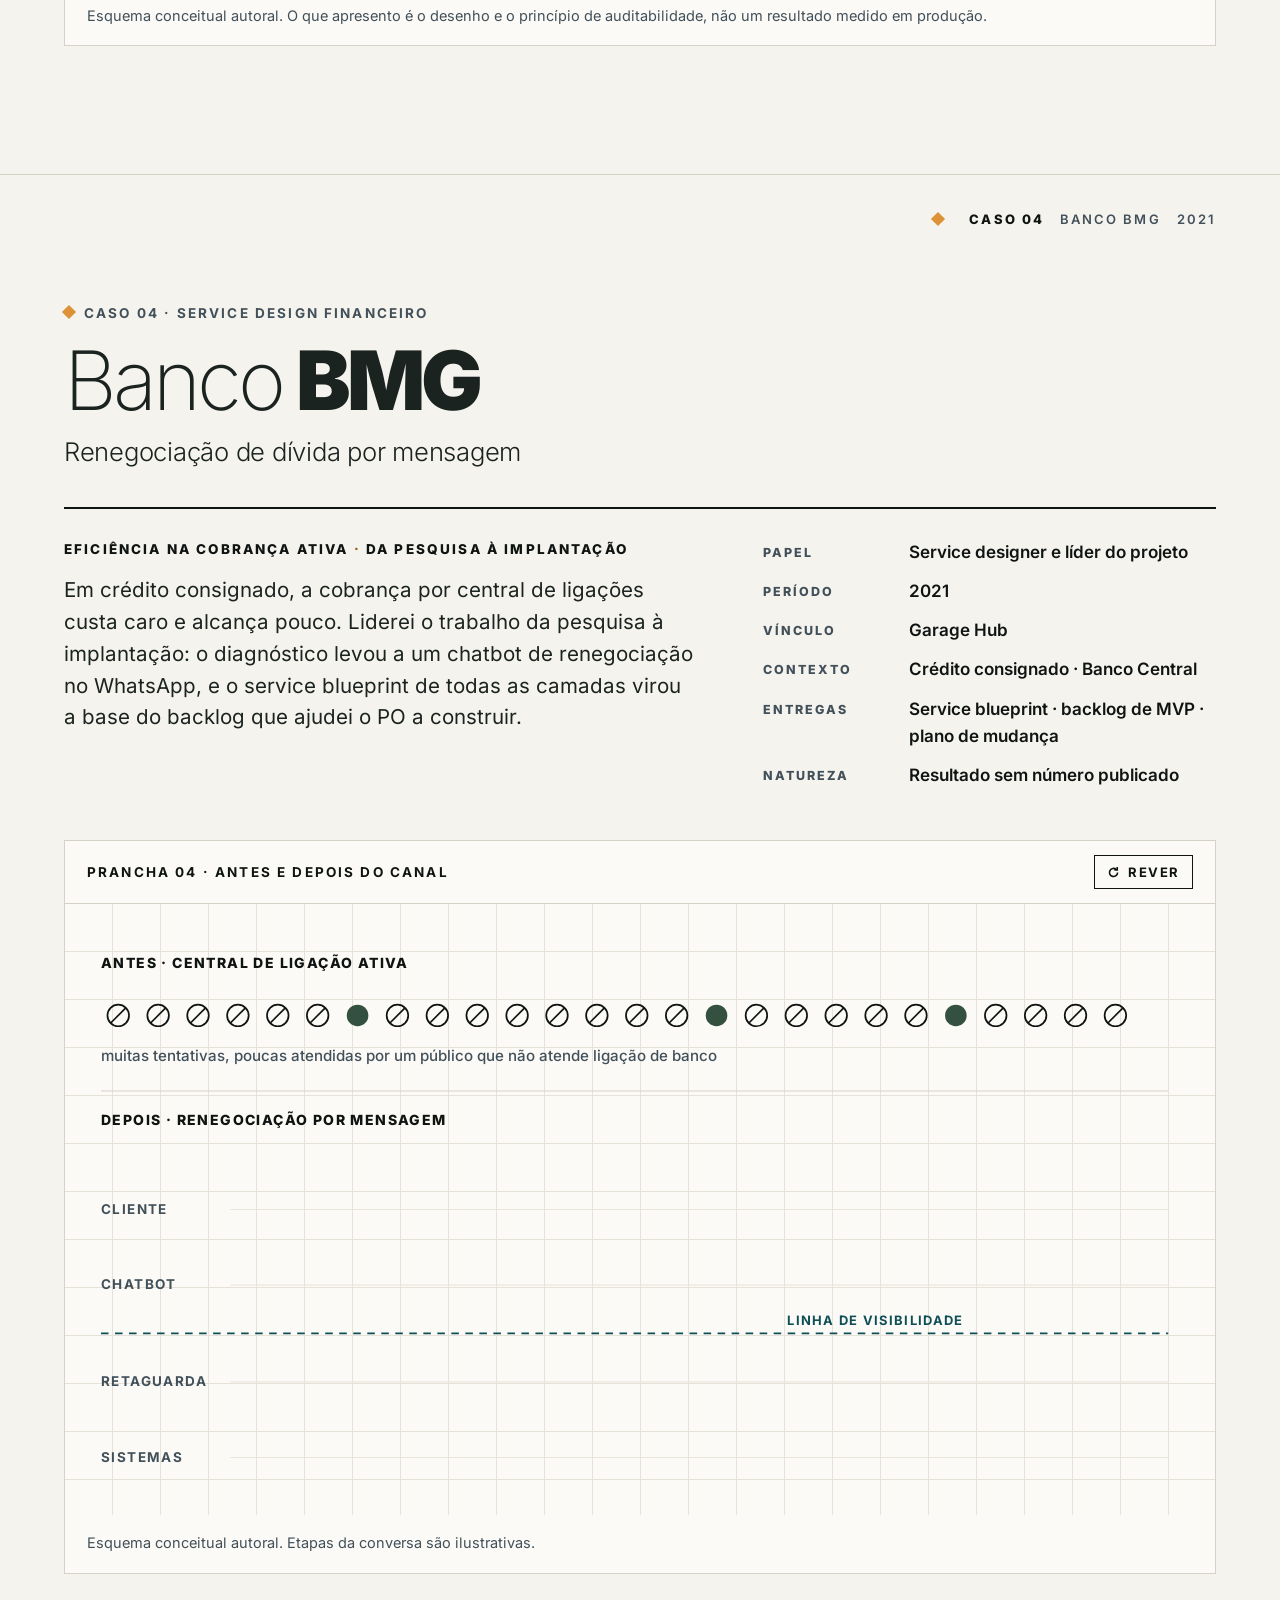
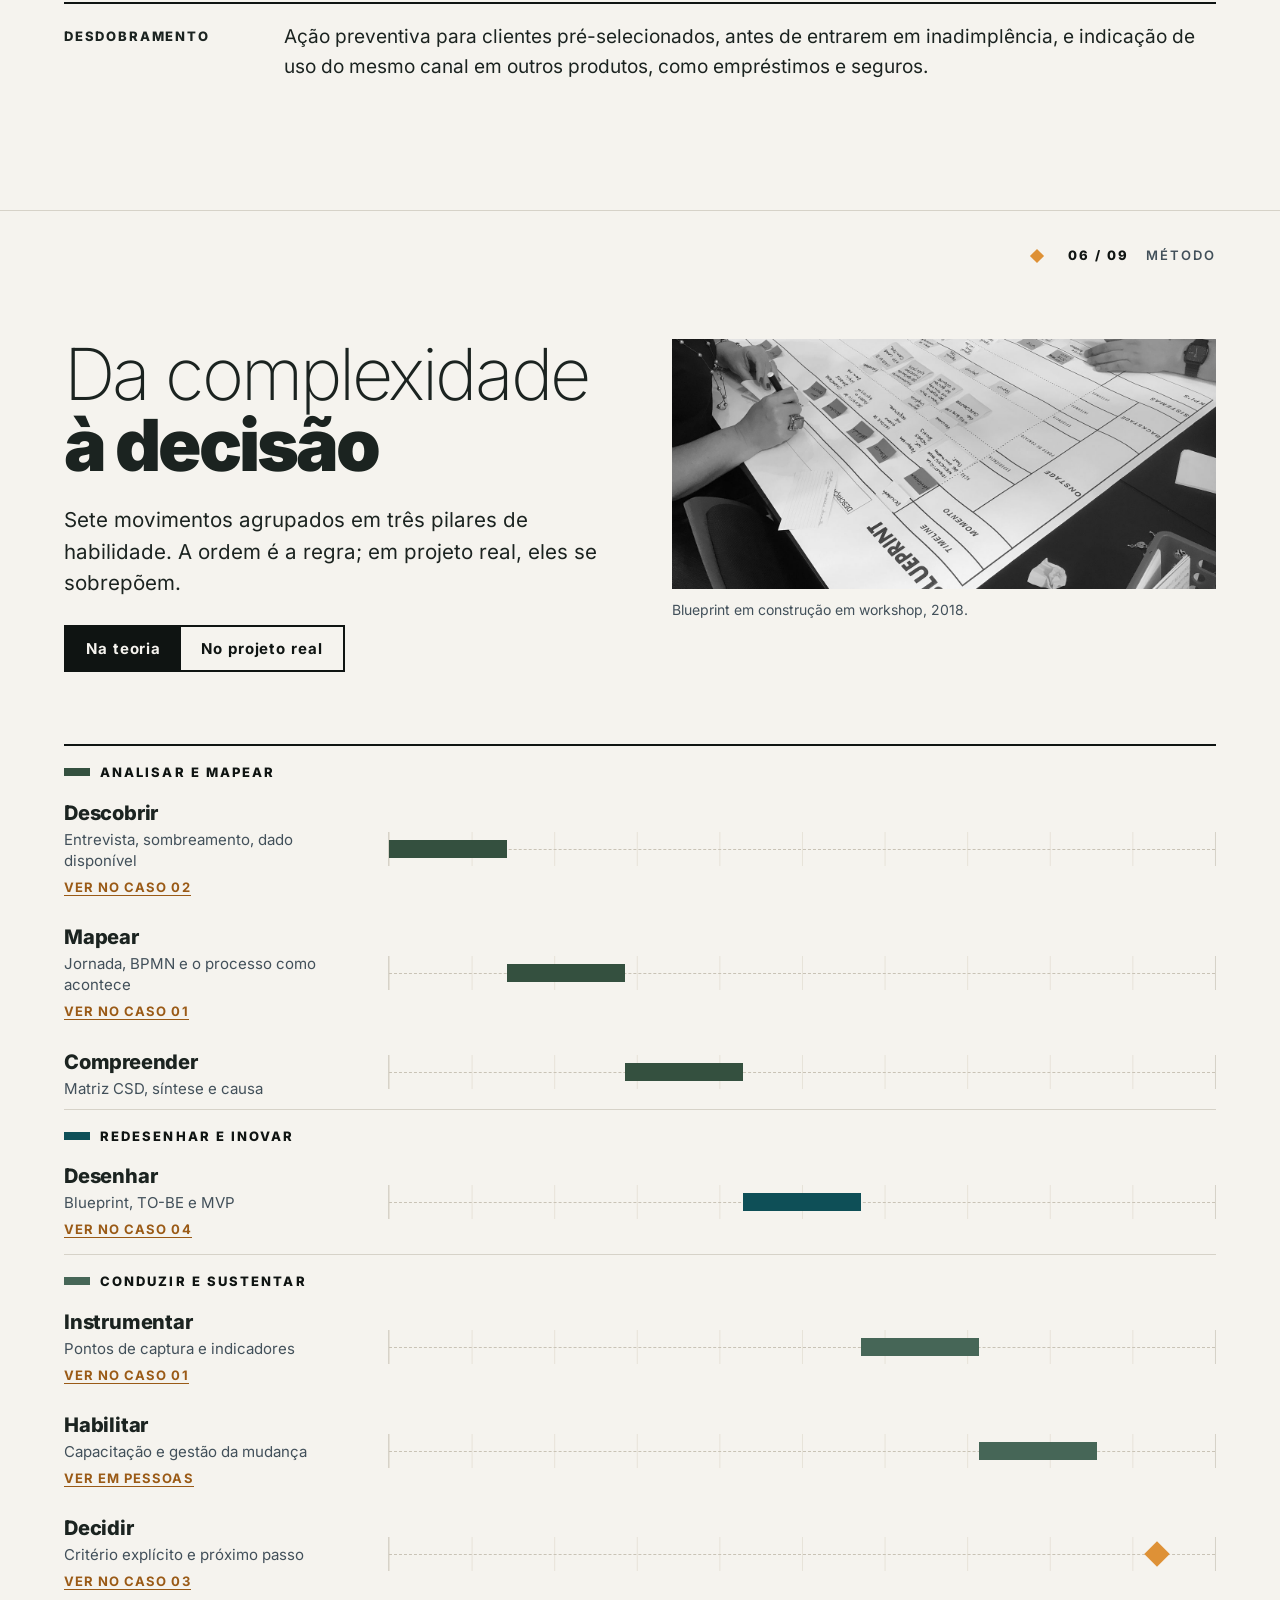
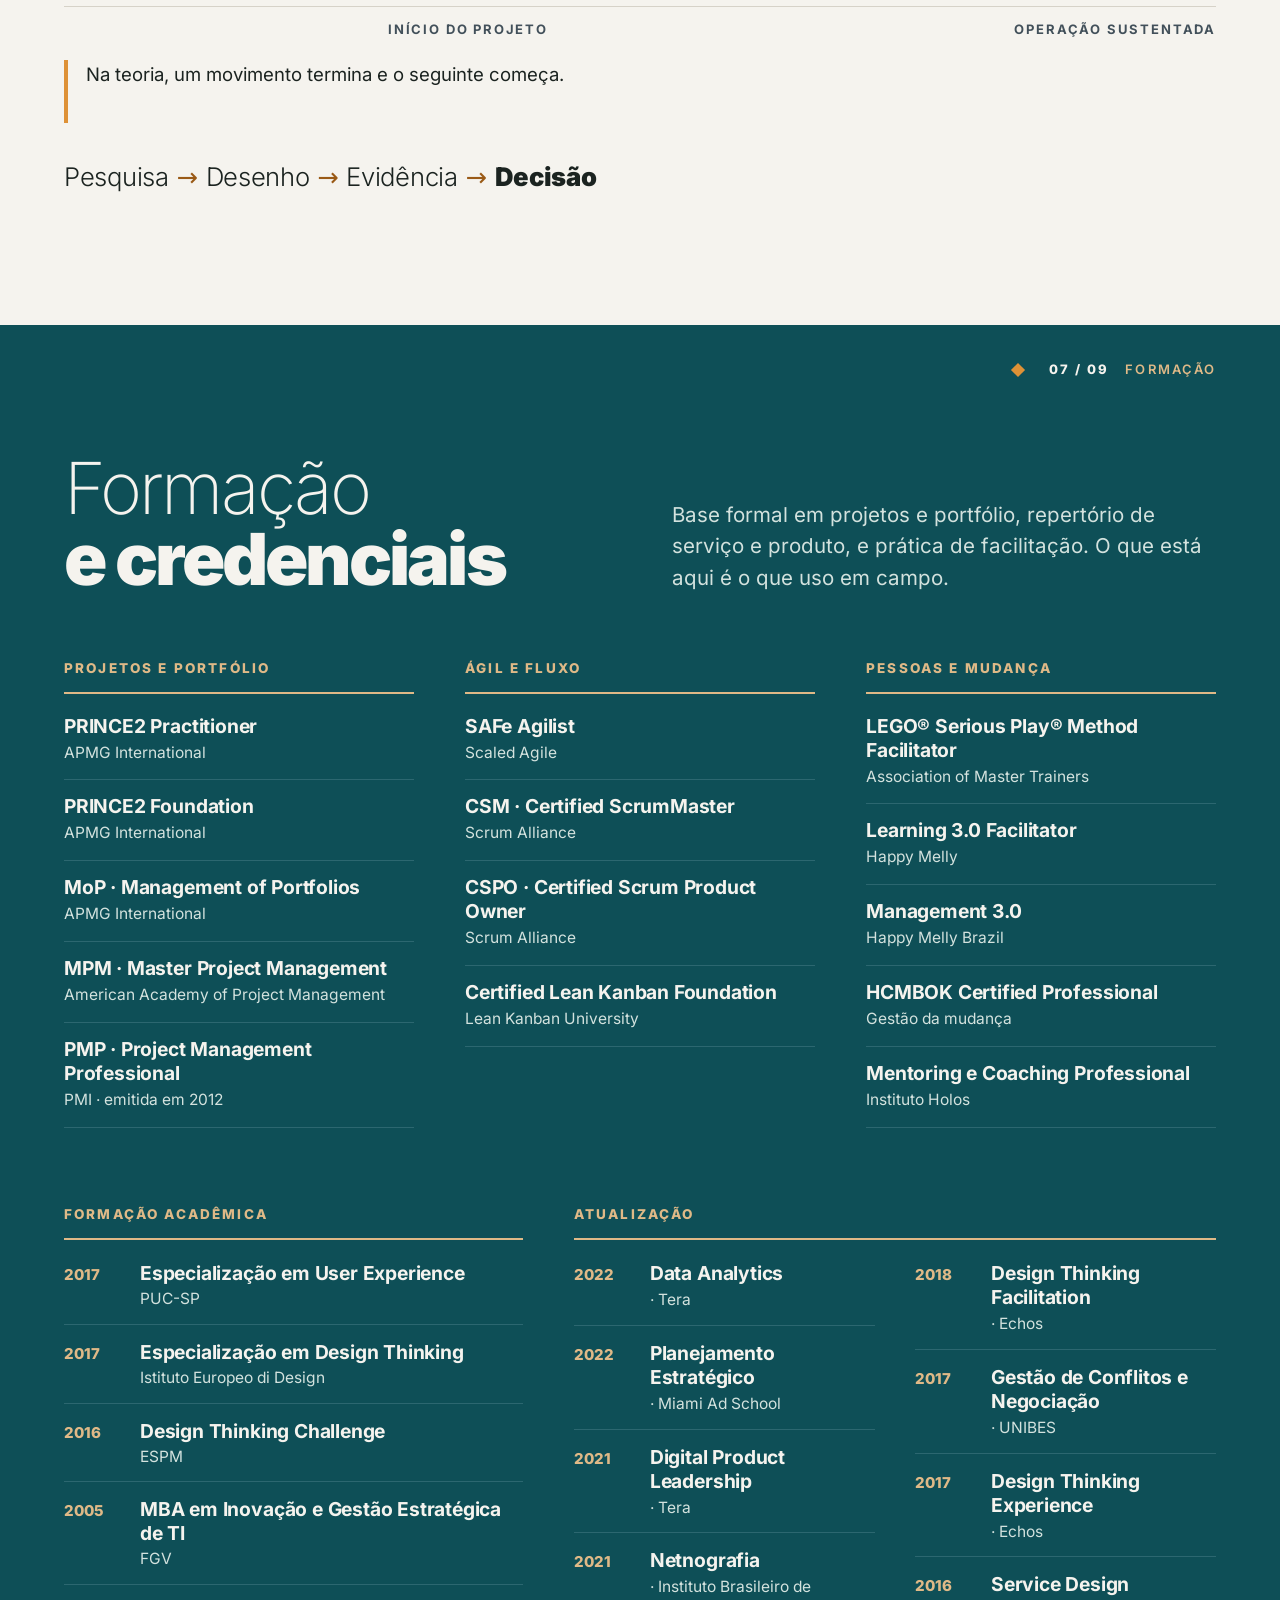
==== commit 76ecb438: "Corrige linhas do hero invadindo o título em telas largas O .conv era posicionado a partir da borda " ====
--- a/index.html
+++ b/index.html
@@ -44,6 +44,8 @@
   --f:'Inter', system-ui, -apple-system, 'Segoe UI', Roboto, sans-serif;
   --fs-body:19px; --fs-small:16.5px; --fs-lbl:13.5px;
   --wrap:1360px; --pad:clamp(22px,5vw,72px);
+  /* recuo que o .wrap ganha ao centralizar; 0 enquanto ele encosta nas bordas */
+  --wrap-off:max(0px,(100vw - 1360px)/2);
   --ease:cubic-bezier(.2,.7,.2,1);
 }
 *{box-sizing:border-box;margin:0;padding:0}
@@ -126,7 +128,7 @@
   line-height:1.5;font-weight:600;color:var(--on-dark);max-width:44ch}
 .cta{display:flex;flex-wrap:wrap;gap:16px}
 .hero-vis{position:absolute;inset:0;z-index:2;pointer-events:none}
-.conv{position:absolute;top:50%;left:calc(var(--pad) + min(600px,42vw) + 3vw);right:calc(4.5vw + clamp(240px,21vw,380px));width:auto;height:auto;transform:translateY(-50%);overflow:visible}
+.conv{position:absolute;top:50%;left:calc(var(--wrap-off) + var(--pad) + min(600px,42vw) + 3vw);right:calc(4.5vw + clamp(240px,21vw,380px));width:auto;height:auto;transform:translateY(-50%);overflow:visible}
 .hero-photo{position:absolute;top:50%;right:4.5vw;width:clamp(240px,21vw,380px);transform:translateY(-46%);pointer-events:auto}
 .hero-photo img{width:100%;aspect-ratio:613/812;object-fit:cover;filter:contrast(1.04)}
 .hero-photo figcaption{position:absolute;left:0;bottom:0;transform:translateY(100%);background:var(--ink);color:var(--on-dark);
